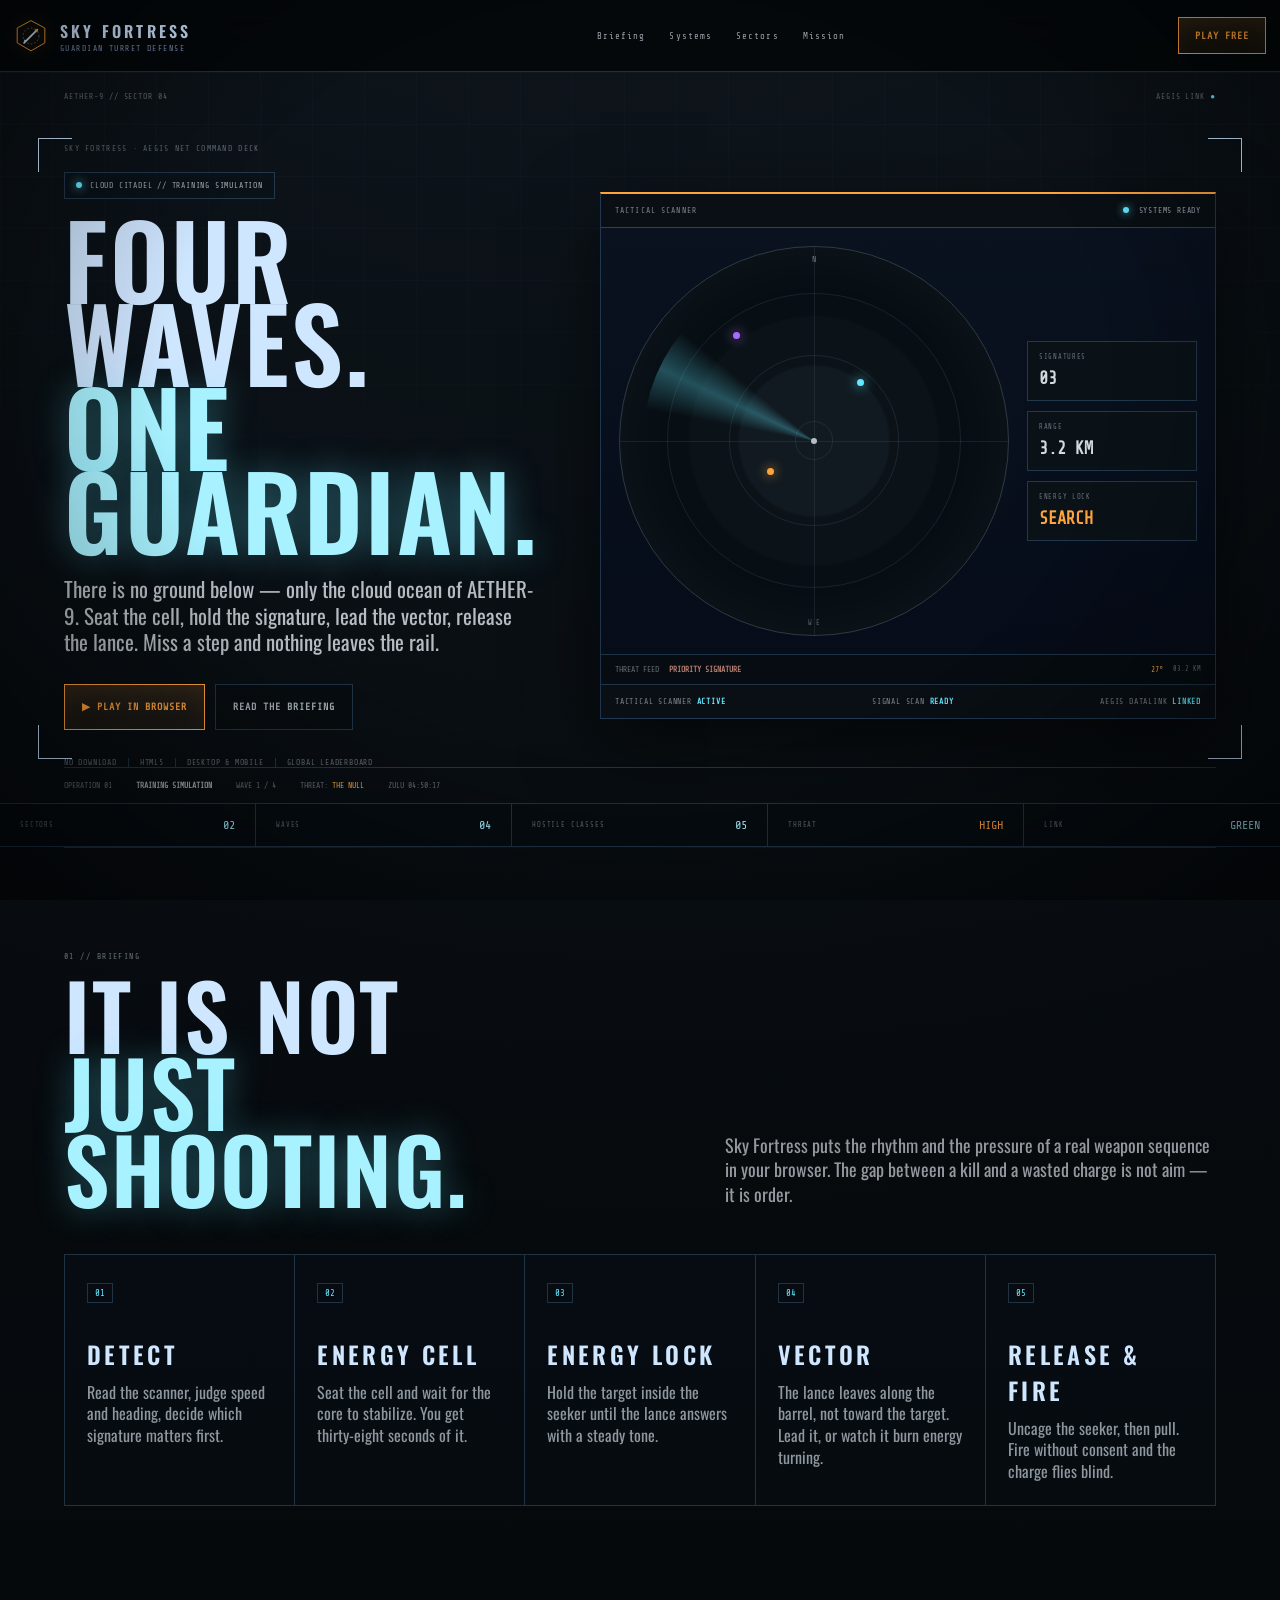
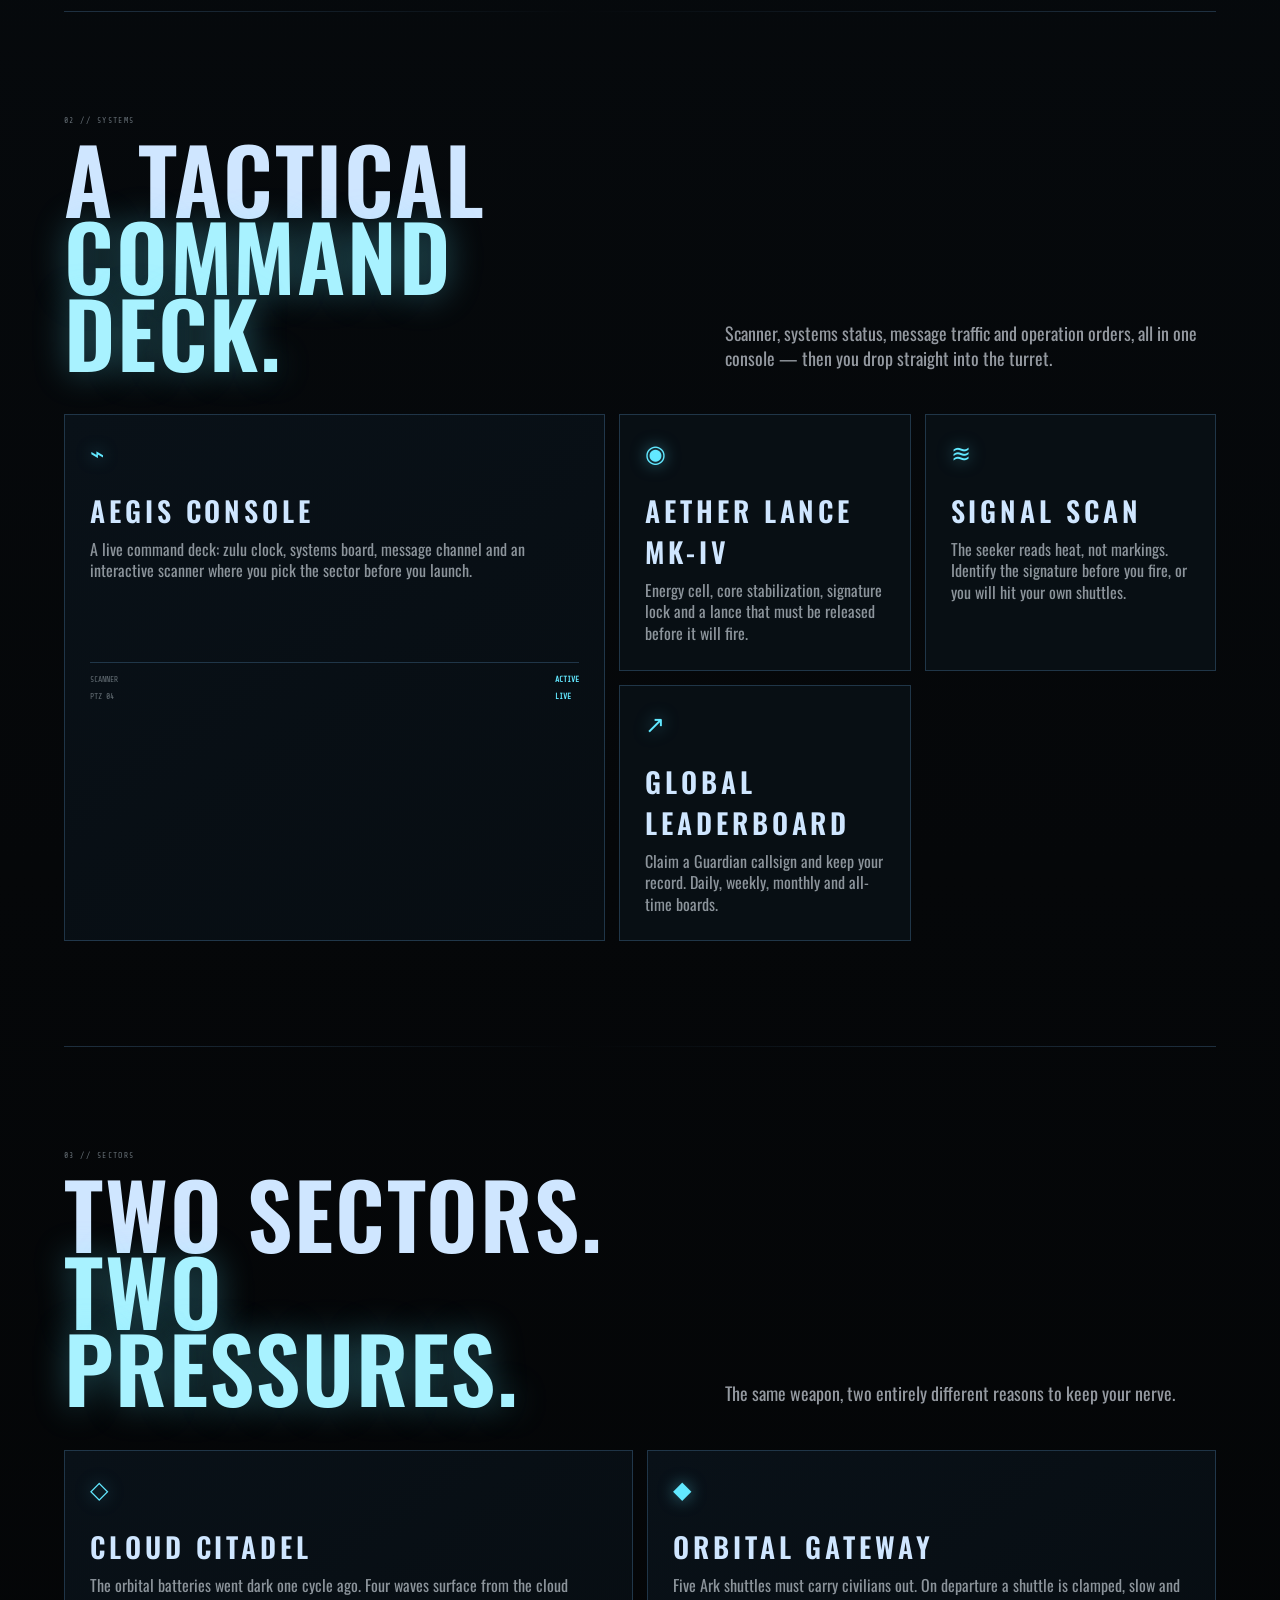
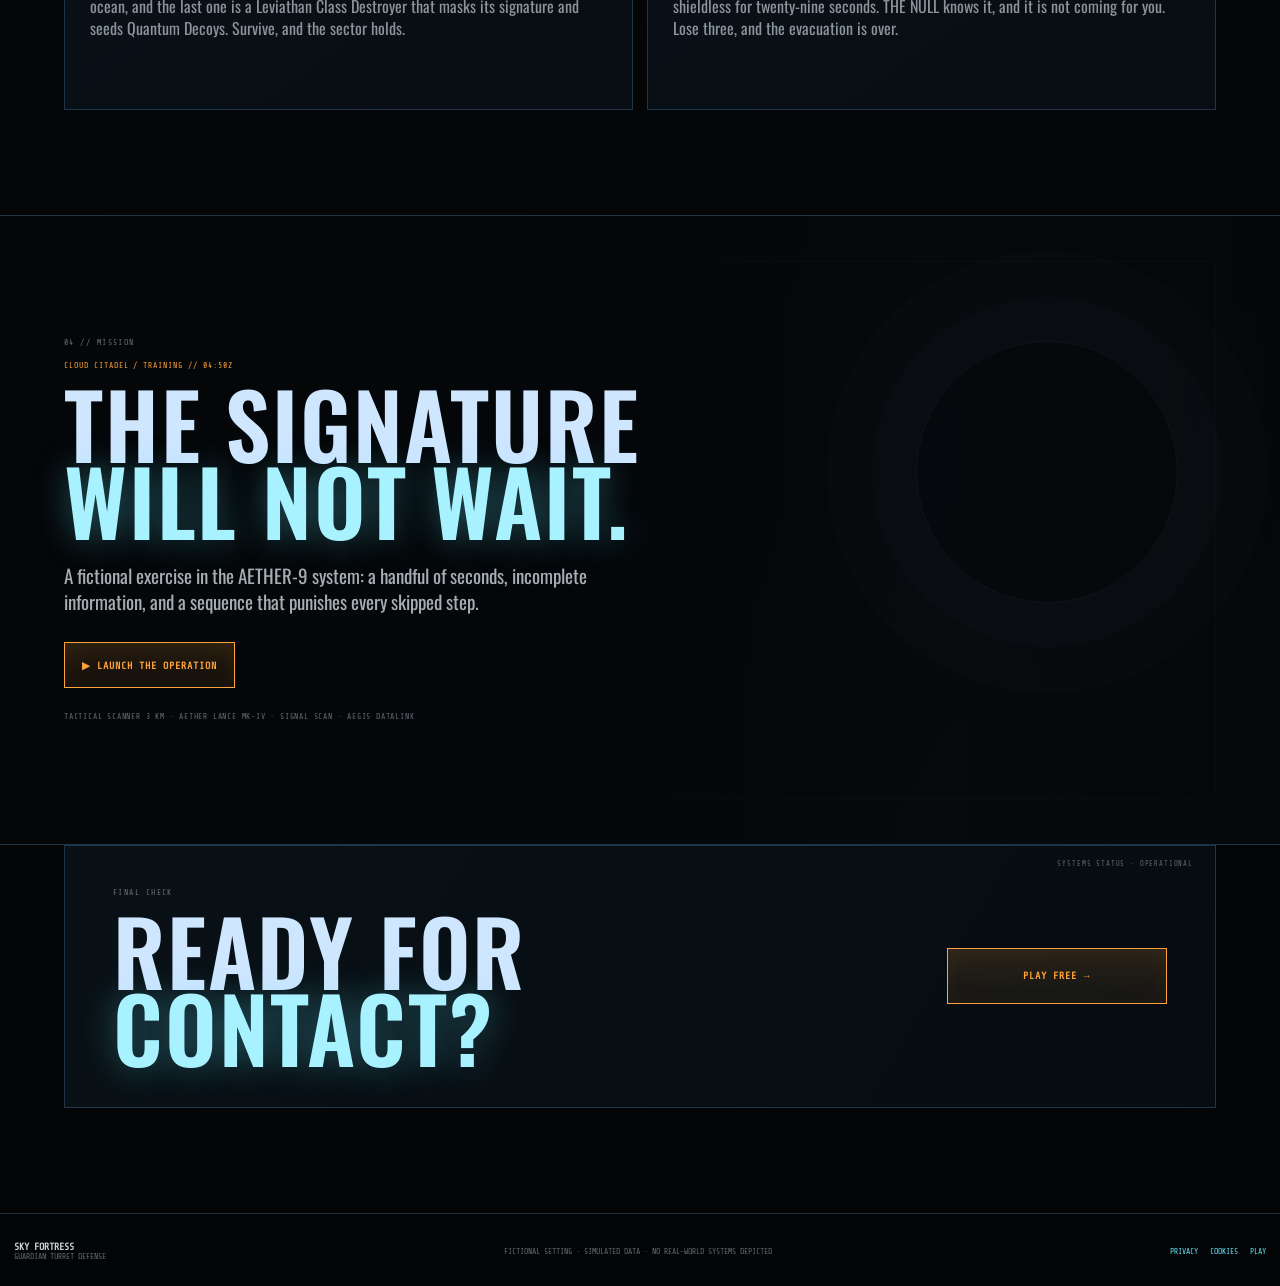
==== index.html @ 35d104c1 "Add files via upload" ====
<!DOCTYPE html>
<html lang="en">
<head>
  <meta charset="UTF-8">
  <meta name="viewport" content="width=device-width, initial-scale=1.0">
  <meta name="description" content="Sky Fortress — a browser air-defense game set in the AETHER-9 system. Detect, seat the cell, lock the signature, lead the vector, fire. Free, no download.">
  <meta name="theme-color" content="#070d1c">
  <link rel="canonical" href="https://angelorepository.github.io/operazionescudo/">
  <title>Sky Fortress — Guardian Turret Defense</title>

  <!-- Open Graph: senza questi il link condiviso su Discord, X o WhatsApp
       compare come testo nudo, e su un gioco è metà della battaglia. -->
  <meta property="og:type" content="website">
  <meta property="og:title" content="Sky Fortress — Guardian Turret Defense">
  <meta property="og:description" content="Four waves. One Guardian. Hold the cloud ocean of AETHER-9 against THE NULL. Free in your browser.">
  <meta property="og:url" content="https://angelorepository.github.io/operazionescudo/">
  <meta name="twitter:card" content="summary_large_image">

    <link rel="preconnect" href="https://fonts.googleapis.com">
  <link rel="preconnect" href="https://fonts.gstatic.com" crossorigin>
  <link href="https://fonts.googleapis.com/css2?family=Oswald:wght@400;600&family=Share+Tech+Mono&display=swap" rel="stylesheet">
  <link rel="icon" href="data:image/svg+xml,%3Csvg xmlns='http://www.w3.org/2000/svg' viewBox='0 0 64 64'%3E%3Crect width='64' height='64' fill='%23060b18'/%3E%3Cpolygon points='32,5 56,18 56,44 32,57 8,44 8,18' fill='none' stroke='%23ffa33c' stroke-width='3'/%3E%3Cpath d='M19 45 L44 20' stroke='%23cfe6ff' stroke-width='5' stroke-linecap='round'/%3E%3C/svg%3E">
  <link rel="stylesheet" href="styles.css">
</head>
<body>
  <div class="scanlines" aria-hidden="true"></div>

  <header class="topbar">
    <a class="brand" href="#top" aria-label="Sky Fortress home">
      <span class="brand-mark"><svg viewBox="0 0 64 64" aria-hidden="true"><polygon points="32,3 58,17 58,45 32,60 6,45 6,17" fill="none" stroke="#ffa33c" stroke-width="1.8"/><circle cx="32" cy="32" r="15" fill="none" stroke="#cfe6ff" stroke-width=".9" stroke-dasharray="3 4" opacity=".8"/><path d="M19 45 L44 20" stroke="#cfe6ff" stroke-width="3.2" stroke-linecap="round"/><path d="M45 19 l-7 1.4 5.6 5.6z" fill="#ffa33c"/><path d="M24 40 l-5.6 -1.4 1.4 5.6z" fill="#cfe6ff" opacity=".75"/></svg></span>
      <span>
        <strong>SKY FORTRESS</strong>
        <small>GUARDIAN TURRET DEFENSE</small>
      </span>
    </a>
    <nav aria-label="Main navigation">
      <a href="#briefing">Briefing</a>
      <a href="#systems">Systems</a>
      <a href="#sectors">Sectors</a>
      <a href="#mission">Mission</a>
    </nav>
    <a class="nav-cta" href="https://angelorepository.github.io/operazionescudo/game" target="_blank" rel="noopener">PLAY FREE</a>
  </header>

  <main id="top">
    <section class="hero">
      <div class="hero-hud hud-tl">AETHER-9 // SECTOR 04</div>
      <div class="hero-hud hud-tr">AEGIS LINK <b>●</b></div>
      <div class="hero-corner c-tl"></div><div class="hero-corner c-tr"></div><div class="hero-corner c-bl"></div><div class="hero-corner c-br"></div>

      <div class="hero-grid">
        <div class="hero-copy">
          <div class="eyebrow"><span class="pulse"></span> CLOUD CITADEL // TRAINING SIMULATION</div>
          <h1>FOUR WAVES.<br><span>ONE GUARDIAN.</span></h1>
          <p class="lead">There is no ground below — only the cloud ocean of AETHER-9. Seat the cell, hold the signature, lead the vector, release the lance. Miss a step and nothing leaves the rail.</p>
          <div class="hero-actions">
            <a class="btn btn-primary" href="https://angelorepository.github.io/operazionescudo/game" target="_blank" rel="noopener">▶ PLAY IN BROWSER</a>
            <a class="btn btn-ghost" href="#briefing">READ THE BRIEFING</a>
          </div>
          <div class="hero-meta">
            <span>NO DOWNLOAD</span>
            <span>HTML5</span>
            <span>DESKTOP &amp; MOBILE</span>
            <span>GLOBAL LEADERBOARD</span>
          </div>
        </div>

        <div class="tactical-panel" aria-label="Tactical scanner demo panel">
          <div class="panel-head">
            <span>TACTICAL SCANNER</span>
            <span class="status"><i></i> SYSTEMS READY</span>
          </div>
          <div class="radar-wrap">
            <div class="radar">
              <span class="ring r1"></span><span class="ring r2"></span><span class="ring r3"></span>
              <span class="cross x"></span><span class="cross y"></span>
              <span class="sweep"></span>
              <span class="blip b1"></span><span class="blip b2"></span><span class="blip b3"></span>
              <span class="center-dot"></span>
            </div>
            <div class="radar-readout">
              <div><small>SIGNATURES</small><strong>03</strong></div>
              <div><small>RANGE</small><strong>3.2 KM</strong></div>
              <div><small>ENERGY LOCK</small><strong class="amber">SEARCH</strong></div>
            </div>
          </div>
          <div class="command-strip"><span>THREAT FEED</span><b>PRIORITY SIGNATURE</b><i>27°</i><small>03.2 KM</small></div>
          <div class="panel-bottom">
            <span>TACTICAL SCANNER <b>ACTIVE</b></span>
            <span>SIGNAL SCAN <b>READY</b></span>
            <span>AEGIS DATALINK <b>LINKED</b></span>
          </div>
        </div>
      </div>

      <div class="ticker">
        <span>OPERATION 01</span><b>TRAINING SIMULATION</b><span>WAVE 1 / 4</span><span>THREAT: <em>THE NULL</em></span><span>ZULU 04:50:17</span>
      </div>
    </section>

    <section class="telemetry">
      <div><span>SECTORS</span><b>02</b></div>
      <div><span>WAVES</span><b>04</b></div>
      <div><span>HOSTILE CLASSES</span><b>05</b></div>
      <div><span>THREAT</span><b class="amber-text">HIGH</b></div>
      <div><span>LINK</span><b>GREEN</b></div>
    </section>

    <section id="briefing" class="section briefing">
      <div class="section-label">01 // BRIEFING</div>
      <div class="section-head">
        <div>
          <h2>IT IS NOT<br><span>JUST SHOOTING.</span></h2>
        </div>
        <p>Sky Fortress puts the rhythm and the pressure of a real weapon sequence in your browser. The gap between a kill and a wasted charge is not aim — it is order.</p>
      </div>
      <div class="steps">
        <article><span>01</span><h3>DETECT</h3><p>Read the scanner, judge speed and heading, decide which signature matters first.</p></article>
        <article><span>02</span><h3>ENERGY CELL</h3><p>Seat the cell and wait for the core to stabilize. You get thirty-eight seconds of it.</p></article>
        <article><span>03</span><h3>ENERGY LOCK</h3><p>Hold the target inside the seeker until the lance answers with a steady tone.</p></article>
        <article><span>04</span><h3>VECTOR</h3><p>The lance leaves along the barrel, not toward the target. Lead it, or watch it burn energy turning.</p></article>
        <article><span>05</span><h3>RELEASE &amp; FIRE</h3><p>Uncage the seeker, then pull. Fire without consent and the charge flies blind.</p></article>
      </div>
    </section>

    <section id="systems" class="section systems">
      <div class="section-label">02 // SYSTEMS</div>
      <div class="section-head compact">
        <h2>A TACTICAL<br><span>COMMAND DECK.</span></h2>
        <p>Scanner, systems status, message traffic and operation orders, all in one console — then you drop straight into the turret.</p>
      </div>
      <div class="systems-grid">
        <div class="system-card large">
          <div class="card-icon">⌁</div>
          <h3>AEGIS CONSOLE</h3>
          <p>A live command deck: zulu clock, systems board, message channel and an interactive scanner where you pick the sector before you launch.</p>
          <div class="mini-console"><span>SCANNER</span><b>ACTIVE</b><span>PTZ 04</span><b>LIVE</b></div>
        </div>
        <div class="system-card">
          <div class="card-icon">◉</div>
          <h3>AETHER LANCE MK-IV</h3>
          <p>Energy cell, core stabilization, signature lock and a lance that must be released before it will fire.</p>
        </div>
        <div class="system-card">
          <div class="card-icon">≋</div>
          <h3>SIGNAL SCAN</h3>
          <p>The seeker reads heat, not markings. Identify the signature before you fire, or you will hit your own shuttles.</p>
        </div>
        <div class="system-card">
          <div class="card-icon">↗</div>
          <h3>GLOBAL LEADERBOARD</h3>
          <p>Claim a Guardian callsign and keep your record. Daily, weekly, monthly and all-time boards.</p>
        </div>
      </div>
    </section>

    <section id="sectors" class="section briefing">
      <div class="section-label">03 // SECTORS</div>
      <div class="section-head">
        <div>
          <h2>TWO SECTORS.<br><span>TWO PRESSURES.</span></h2>
        </div>
        <p>The same weapon, two entirely different reasons to keep your nerve.</p>
      </div>
      <div class="systems-grid" style="grid-template-columns:1fr 1fr">
        <div class="system-card large" style="grid-row:auto;min-height:260px">
          <div class="card-icon">◇</div>
          <h3>CLOUD CITADEL</h3>
          <p>The orbital batteries went dark one cycle ago. Four waves surface from the cloud ocean, and the last one is a Leviathan Class Destroyer that masks its signature and seeds Quantum Decoys. Survive, and the sector holds.</p>
        </div>
        <div class="system-card large" style="grid-row:auto;min-height:260px">
          <div class="card-icon">◆</div>
          <h3>ORBITAL GATEWAY</h3>
          <p>Five Ark shuttles must carry civilians out. On departure a shuttle is clamped, slow and shieldless for twenty-nine seconds. THE NULL knows it, and it is not coming for you. Lose three, and the evacuation is over.</p>
        </div>
      </div>
    </section>

    <section id="mission" class="mission">
      <div class="mission-overlay"></div>
      <div class="mission-content">
        <div class="section-label">04 // MISSION</div>
        <div class="mission-code">CLOUD CITADEL / TRAINING // 04:50Z</div>
        <h2>THE SIGNATURE<br><span>WILL NOT WAIT.</span></h2>
        <p>A fictional exercise in the AETHER-9 system: a handful of seconds, incomplete information, and a sequence that punishes every skipped step.</p>
        <a class="btn btn-primary" href="https://angelorepository.github.io/operazionescudo/game" target="_blank" rel="noopener">▶ LAUNCH THE OPERATION</a>
      </div>
    </section>

    <section class="cta-section">
      <div class="cta-box">
        <div>
          <div class="section-label">FINAL CHECK</div>
          <h2>READY FOR<br><span>CONTACT?</span></h2>
        </div>
        <a class="btn btn-primary btn-big" href="https://angelorepository.github.io/operazionescudo/game" target="_blank" rel="noopener">PLAY FREE →</a>
      </div>
    </section>
  </main>

  <footer>
    <div><strong>SKY FORTRESS</strong><span>GUARDIAN TURRET DEFENSE</span></div>
    <p>FICTIONAL SETTING · SIMULATED DATA · NO REAL-WORLD SYSTEMS DEPICTED</p>
    <div class="footer-links" aria-label="Legal information">
      <a href="privacy.html">PRIVACY</a>
      <a href="cookie.html">COOKIES</a>
      <a href="https://angelorepository.github.io/operazionescudo/game" target="_blank" rel="noopener">PLAY</a>
    </div>
  </footer>

  <script>
    document.querySelectorAll('a[href^="#"]').forEach(link => {
      link.addEventListener('click', event => {
        const target = document.querySelector(link.getAttribute('href'));
        if (target) {
          event.preventDefault();
          target.scrollIntoView({ behavior: 'smooth', block: 'start' });
        }
      });
    });
  </script>
</body>
</html>
---- styles.css ----
:root{
  /* SKY FORTRESS — palette allineata al gioco.
     Questi valori sono gli stessi dichiarati in sky_fortress.html: cambiare
     qui e là in modo indipendente è il modo più rapido per far divergere
     landing e gioco, quindi restano volutamente identici. */
  --ink:#060b18;
  --bg:#060b18;
  --bg-deep:#03060f;
  --panel:#0a1224;
  --panel-2:#0d1830;
  --panel-3:#101d3a;
  --text:#cfe6ff;
  --data:#cfe6ff;
  --muted:#7f93b8;
  --dim:rgba(186,220,255,.55);
  --line:rgba(120,190,255,.22);
  --line-glow:rgba(120,190,255,.30);
  --line-soft:rgba(120,160,220,.18);
  --green:#62e8ff;          /* accento primario: ciano energia */
  --green-strong:#a8f2ff;
  --green-dim:#3f6f92;
  --cyan:#62e8ff;
  --amber:#ffa33c;
  --red:#ff4d6d;
  --violet:#a96bff;
  --font:'Oswald','Arial Narrow',Trebuchet MS,Arial,sans-serif;
  --mono:'Share Tech Mono','Courier New',Consolas,monospace;
}

*{box-sizing:border-box}
html{scroll-behavior:smooth}
body{
  margin:0;
  color:var(--text);
  background:
    radial-gradient(circle at 50% -10%,rgba(104,125,146,.09),transparent 34%),
    linear-gradient(180deg,#070d12 0%,#050709 55%,#030405 100%);
  font-family:var(--font);
  overflow-x:hidden;
}
body:before{
  content:"";position:fixed;inset:0;pointer-events:none;z-index:50;opacity:.22;
  background:repeating-linear-gradient(180deg,rgba(255,255,255,.018) 0,rgba(255,255,255,.018) 1px,transparent 1px,transparent 4px)
}
a{color:inherit;text-decoration:none}

.topbar{
  position:sticky;top:0;z-index:40;height:72px;padding:0 5vw;
  display:flex;align-items:center;justify-content:space-between;gap:24px;
  background:rgba(5,8,10,.92);backdrop-filter:blur(14px);
  border-bottom:1px solid var(--line);
}
.brand{display:flex;align-items:center;gap:12px;min-width:250px}.brand-mark{width:28px;height:28px;border:1px solid var(--green);position:relative}.brand-mark:before,.brand-mark:after{content:"";position:absolute;inset:5px;border:1px solid var(--green-dim)}.brand-mark span{position:absolute;left:50%;top:50%;width:4px;height:4px;background:var(--green);transform:translate(-50%,-50%);box-shadow:0 0 14px rgba(98,232,255,.7)}
.brand strong,.brand small{display:block}.brand strong{font:700 17px var(--font);letter-spacing:.04em}.brand small{font:8px var(--mono);color:var(--muted);letter-spacing:.16em;margin-top:1px}
nav{display:flex;gap:24px;font:9px var(--mono);color:#99a1a9;letter-spacing:.12em}nav a:hover{color:var(--green-strong)}
.nav-cta,.btn-primary{border:1px solid var(--green);background:linear-gradient(180deg,#141b23,#0c1218);color:var(--green-strong);font:700 10px var(--mono);letter-spacing:.1em;padding:12px 16px;box-shadow:inset 0 0 24px rgba(89,109,165,.05)}
.nav-cta:hover,.btn-primary:hover{background:#161d26;color:#dee4f2}

.hero{position:relative;padding:72px 5vw 0;overflow:hidden}
.hero:before{content:"";position:absolute;inset:0;background:linear-gradient(rgba(113,134,153,.04) 1px,transparent 1px),linear-gradient(90deg,rgba(113,134,153,.04) 1px,transparent 1px);background-size:52px 52px;mask-image:linear-gradient(to bottom,#000000,transparent 92%);pointer-events:none}
.hero-hud{position:absolute;top:20px;font:8px var(--mono);letter-spacing:.12em;color:#646d74}.hud-tl{left:5vw}.hud-tr{right:5vw}.hud-tr b{color:var(--green)}
.hero-corner{position:absolute;width:34px;height:34px;border-color:rgba(108,135,209,.35)}.c-tl{left:3%;top:9%;border-left:1px solid;border-top:1px solid}.c-tr{right:3%;top:9%;border-right:1px solid;border-top:1px solid}.c-bl{left:3%;bottom:6%;border-left:1px solid;border-bottom:1px solid}.c-br{right:3%;bottom:6%;border-right:1px solid;border-bottom:1px solid}
.hero-grid{position:relative;z-index:2;display:grid;grid-template-columns:1.05fr .95fr;gap:60px;align-items:center;min-height:610px;max-width:1400px;margin:auto}
.hero-copy:before{content:"SKY FORTRESS · AEGIS NET COMMAND DECK";display:block;color:#5f6a72;font:8px var(--mono);letter-spacing:.16em;margin-bottom:16px}
.eyebrow{display:inline-flex;gap:8px;align-items:center;padding:8px 11px;border:1px solid var(--line);background:rgba(11,19,25,.72);color:#a5acb2;font:8px var(--mono);letter-spacing:.1em}.pulse{width:6px;height:6px;border-radius:50%;background:var(--green);box-shadow:0 0 10px rgba(108,135,209,.7)}
h1{font-size:clamp(64px,8vw,118px);line-height:.82;margin:18px 0 24px;letter-spacing:-.02em}h1 span,h2 span{color:var(--green-strong)}.lead{max-width:650px;font-size:21px;line-height:1.26;color:#b6bcc2;margin:0 0 28px}.hero-actions{display:flex;gap:10px;flex-wrap:wrap}.btn{display:inline-flex;align-items:center;justify-content:center;min-height:46px;padding:0 17px;font:700 10px var(--mono);letter-spacing:.1em}.btn-ghost{border:1px solid var(--line);color:#a4abb1;background:rgba(6,11,15,.56)}.btn-ghost:hover{border-color:#465362;color:var(--text)}
.hero-meta{display:flex;flex-wrap:wrap;gap:11px;margin-top:28px}.hero-meta span{font:8px var(--mono);letter-spacing:.1em;color:#636c73;padding-right:11px;border-right:1px solid var(--line)}.hero-meta span:last-child{border-right:0}

.tactical-panel{border:1px solid var(--line);background:linear-gradient(180deg,#091117,#070e13);box-shadow:0 24px 70px rgba(0,0,0,.35)}
.panel-head,.panel-bottom{display:flex;justify-content:space-between;gap:16px;padding:12px 14px;background:#090f14;border-bottom:1px solid var(--line);font:8px var(--mono);letter-spacing:.1em;color:#7f848c}.status i{display:inline-block;width:6px;height:6px;border-radius:50%;background:var(--green);margin-right:5px}.status{color:#9da5b0}
.radar-wrap{display:grid;grid-template-columns:1fr 170px;gap:18px;padding:18px;background:radial-gradient(circle at 42% 48%,rgba(104,124,154,.08),transparent 42%)}
.radar{position:relative;width:min(34vw,390px);aspect-ratio:1;margin:auto;border-radius:50%;background:radial-gradient(circle,#111a21 0 27%,#0b1318 28% 45%,#080f14 46%);border:1px solid #2f3a43;box-shadow:inset 0 0 60px rgba(95,117,142,.07)}
.radar:before{content:"N";position:absolute;top:8px;left:50%;transform:translateX(-50%);font:8px var(--mono);color:#6f7981}.radar:after{content:"W                         E";position:absolute;left:14%;right:14%;bottom:8px;text-align:center;font:7px var(--mono);color:#5b656d}
.ring{position:absolute;inset:12%;border:1px solid rgba(98,116,134,.2);border-radius:50%}.r2{inset:28%}.r3{inset:45%}.cross{position:absolute;background:rgba(106,123,143,.16)}.cross.x{left:0;right:0;top:50%;height:1px}.cross.y{top:0;bottom:0;left:50%;width:1px}.sweep{position:absolute;inset:6%;border-radius:50%;background:conic-gradient(from 0deg,transparent 0 78%,rgba(108,135,209,.28) 82%,transparent 86%);animation:sweep 4.5s linear infinite}@keyframes sweep{to{transform:rotate(360deg)}}
.blip{position:absolute;width:7px;height:7px;border-radius:50%;background:var(--green);box-shadow:0 0 10px rgba(108,135,209,.55)}.b1{top:34%;left:61%}.b2{top:57%;left:38%;background:var(--amber)}.b3{top:22%;left:29%;background:#808d9c}.center-dot{position:absolute;width:6px;height:6px;border-radius:50%;background:#b5bdc5;left:50%;top:50%;transform:translate(-50%,-50%)}
.radar-readout{display:grid;align-content:center;gap:10px}.radar-readout div{border:1px solid var(--line);background:#0a1218;padding:11px}.radar-readout small{display:block;font:7px var(--mono);color:#677078;letter-spacing:.1em;margin-bottom:4px}.radar-readout strong{font:700 17px var(--mono);color:#d2d9df}.radar-readout .amber{color:var(--amber)}
.command-strip{display:grid;grid-template-columns:auto 1fr auto auto;gap:10px;padding:10px 14px;border-top:1px solid var(--line);border-bottom:1px solid var(--line);background:#060c11;font:8px var(--mono);color:#646d74}.command-strip b{color:#b77e70}.command-strip i{color:var(--amber);font-style:normal}.panel-bottom{border:0}.panel-bottom b{color:var(--green)}
.ticker{position:relative;z-index:2;display:flex;gap:24px;align-items:center;max-width:1400px;margin:0 auto;border-top:1px solid var(--line);padding:13px 0;font:8px var(--mono);color:#656a71}.ticker b{color:#a8afb5}.ticker em{color:var(--amber);font-style:normal}

.telemetry{max-width:1400px;margin:0 auto;border-top:1px solid var(--line);border-bottom:1px solid var(--line);display:grid;grid-template-columns:repeat(5,1fr);background:#060c11}.telemetry>div{padding:14px 20px;border-right:1px solid var(--line);display:flex;justify-content:space-between;align-items:center}.telemetry>div:last-child{border-right:0}.telemetry span{font:7px var(--mono);color:#5f6971;letter-spacing:.12em}.telemetry b{font:12px var(--mono);color:var(--green-strong)}.amber-text{color:var(--amber)!important}

.section{position:relative;max-width:1400px;margin:auto;padding:105px 5vw}.section:before{content:"";position:absolute;left:5vw;right:5vw;top:0;height:1px;background:linear-gradient(90deg,var(--line),transparent 45%,var(--line))}.section-label{font:8px var(--mono);color:#677077;letter-spacing:.18em;margin-bottom:14px}.section-head{display:grid;grid-template-columns:1.1fr .9fr;gap:60px;align-items:end}.section-head.compact{align-items:end}.section-head p{margin:0;color:#9499a0;font-size:18px;line-height:1.35}.section h2,.mission h2,.cta-box h2{font-size:clamp(54px,7vw,92px);line-height:.86;margin:0}.steps{display:grid;grid-template-columns:repeat(5,1fr);border-top:1px solid var(--line);border-left:1px solid var(--line);margin-top:48px}.steps article{min-height:240px;padding:22px;border-right:1px solid var(--line);border-bottom:1px solid var(--line);background:rgba(7,13,19,.64)}.steps article>span{font:9px var(--mono);color:var(--green);border:1px solid var(--line);padding:4px 7px}.steps h3{font-size:24px;margin:35px 0 10px}.steps p{color:#8e979e;line-height:1.35;margin:0}

.systems-grid{display:grid;grid-template-columns:1.3fr .7fr .7fr;gap:14px;margin-top:44px}.system-card{min-height:220px;padding:25px;border:1px solid var(--line);background:#080f14}.system-card.large{grid-row:span 2;min-height:454px;background:linear-gradient(145deg,#091118,#070d12)}.card-icon{font:24px var(--mono);color:var(--green);margin-bottom:22px}.system-card h3{font-size:28px;margin:0 0 8px}.system-card p{color:#8c949b;line-height:1.35;margin:0}.mini-console{margin-top:80px;border-top:1px solid var(--line);padding-top:12px;display:grid;grid-template-columns:1fr auto;gap:8px;font:8px var(--mono);color:#667077}.mini-console b{color:var(--green)}

.mission{position:relative;min-height:630px;display:flex;align-items:center;overflow:hidden;border-top:1px solid var(--line);border-bottom:1px solid var(--line);background:linear-gradient(120deg,#070d12,#060c11 50%,#091116)}.mission:before{content:"";position:absolute;inset:45px 5vw;border:1px solid rgba(106,123,139,.13);pointer-events:none}.mission:after{content:"";position:absolute;right:8%;top:20%;width:260px;height:260px;border:1px solid rgba(107,126,148,.10);border-radius:50%;box-shadow:0 0 0 44px rgba(107,126,148,.02),0 0 0 90px rgba(107,126,148,.015);pointer-events:none}.mission-overlay{position:absolute;inset:0;background:linear-gradient(90deg,rgba(4,6,8,.98) 0%,rgba(4,6,8,.86) 47%,rgba(4,6,8,.58) 72%,rgba(4,6,8,.8) 100%)}.mission-content{position:relative;z-index:2;width:min(1400px,90vw);margin:auto}.mission-code{font:8px var(--mono);color:var(--amber);letter-spacing:.12em;margin-bottom:14px}.mission p{max-width:600px;color:#a6adb3;font-size:19px;line-height:1.35;margin:25px 0 28px}.mission-content:after{content:"TACTICAL SCANNER 3 KM · AETHER LANCE MK-IV · SIGNAL SCAN · AEGIS DATALINK";display:block;margin-top:24px;font:8px var(--mono);letter-spacing:.1em;color:#636c74}



.cta-section{max-width:1400px;margin:auto;padding:0 5vw 105px}.cta-box{position:relative;overflow:hidden;border:1px solid var(--line);background:linear-gradient(120deg,#091116,#060c11);padding:42px 48px;display:flex;align-items:center;justify-content:space-between;gap:20px}.cta-box:before{content:"SYSTEMS STATUS · OPERATIONAL";position:absolute;right:22px;top:14px;font:7px var(--mono);color:#616971;letter-spacing:.12em}.btn-big{min-width:220px;height:56px}
footer{border-top:1px solid var(--line);display:flex;align-items:center;justify-content:space-between;gap:20px;padding:25px 5vw;color:#636c73;font:8px var(--mono)}footer strong,footer span{display:block}footer strong{color:#ccd2d8;font-size:10px}footer a{color:var(--green)}

@media(max-width:1000px){nav{display:none}.hero-grid,.section-head,.tactical-panel{margin-top:20px}.steps{grid-template-columns:1fr 1fr}.steps article:nth-child(2){border-right:0}.steps article:nth-child(-n+3){border-bottom:1px solid var(--line)}.systems-grid{grid-template-columns:1fr 1fr}.system-card.large{grid-column:1/-1;grid-row:auto;min-height:320px}.telemetry{grid-template-columns:repeat(3,1fr)}.telemetry>div:nth-child(3){border-right:0}.telemetry>div:nth-child(-n+3){border-bottom:1px solid var(--line)}.ticker{overflow:auto;white-space:nowrap}.cta-box{flex-direction:column;align-items:flex-start}}
@media(max-width:650px){.topbar{padding:0 18px}.brand{min-width:0}.brand small{display:none}.nav-cta{display:none}.hero,.section{padding-left:18px;padding-right:18px}.hero{padding-top:48px}.hero-hud,.hero-corner{display:none}.hero-grid{min-height:auto}.hero-actions{flex-direction:column}.btn{width:100%}.hero-meta{gap:9px}.hero-meta span{border-right:0;padding-right:0}.radar-wrap{grid-template-columns:1fr}.radar{width:min(78vw,340px)}.command-strip{grid-template-columns:1fr 1fr}.panel-bottom{display:grid;grid-template-columns:1fr}.steps,.systems-grid{grid-template-columns:1fr}.steps article{border-right:0!important;border-bottom:1px solid var(--line)!important}.steps article:last-child{border-bottom:0!important}.system-card.large{grid-column:auto;min-height:280px}.telemetry{grid-template-columns:1fr 1fr}.telemetry>div{border-right:0!important;border-bottom:1px solid var(--line)!important}.telemetry>div:last-child{grid-column:1/-1}.cta-section{padding-left:18px;padding-right:18px}.cta-box{padding:30px}.btn-big{width:100%}footer{padding:24px 18px;flex-wrap:wrap}}

.footer-links{display:flex;gap:12px;align-items:center;flex-wrap:wrap}.footer-links a{margin-left:0}
@media (max-width:700px){footer{align-items:flex-start;flex-direction:column}.footer-links{gap:16px}}

/* ===== MOBILE / TOUCH OPTIMIZATION ===== */
@media (max-width: 650px){
  html{font-size:16px;scroll-padding-top:72px}
  body{-webkit-text-size-adjust:100%;text-rendering:optimizeLegibility}
  .topbar{
    height:auto;min-height:64px;padding:10px 14px;
    gap:10px;position:sticky;
  }
  .brand{gap:9px}
  .brand-mark{width:24px;height:24px;flex:0 0 24px}
  .brand strong{font-size:10px;letter-spacing:.04em;white-space:nowrap}
  .nav-cta{display:inline-flex;min-height:40px;padding:0 11px;font-size:8px;white-space:nowrap}

  main{overflow:hidden}
  .hero{padding:38px 14px 0}
  .hero-grid{display:flex;flex-direction:column;gap:26px}
  .hero-copy{width:100%}
  .eyebrow{font-size:7px;line-height:1.5;letter-spacing:.08em}
  h1{font-size:clamp(46px,14vw,70px);line-height:.86;letter-spacing:-.03em;margin:15px 0 20px}
  .lead{font-size:18px;line-height:1.4;margin-bottom:22px}
  .hero-actions{gap:9px}
  .btn{min-height:50px;font-size:10px;padding:0 15px}
  .hero-meta{margin-top:20px;display:grid;grid-template-columns:1fr 1fr;gap:8px}
  .hero-meta span{font-size:7px;padding:7px 8px;border:1px solid var(--line);background:rgba(8,14,19,.5)}

  .tactical-panel{margin:0!important;border-radius:0}
  .panel-head{font-size:7px;padding:11px}
  .radar-wrap{padding:14px;gap:14px}
  .radar{width:min(76vw,300px);max-width:300px}
  .radar-readout{grid-template-columns:repeat(3,1fr);gap:7px}
  .radar-readout div{padding:9px 7px;min-width:0}
  .radar-readout small{font-size:6px;white-space:nowrap;overflow:hidden;text-overflow:ellipsis}
  .radar-readout strong{font-size:12px}
  .command-strip{grid-template-columns:1fr 1fr;gap:7px;padding:9px 11px;font-size:7px}
  .command-strip b{grid-column:1/-1;order:-1}
  .panel-bottom{gap:8px;padding:10px 11px;font-size:7px}
  .ticker{margin:0 -14px;padding:11px 14px;gap:16px;font-size:7px;overflow-x:auto;-webkit-overflow-scrolling:touch;scrollbar-width:none}
  .ticker::-webkit-scrollbar{display:none}

  .telemetry{margin-top:0;grid-template-columns:repeat(2,1fr)}
  .telemetry>div{padding:11px 14px;min-height:48px}
  .telemetry span{font-size:6px}
  .telemetry b{font-size:11px}

  .section{padding:72px 14px}
  .section:before{left:14px;right:14px}
  .section-head{display:block}
  .section-head p{font-size:16px;line-height:1.45;margin-top:22px}
  .section h2,.mission h2,.cta-box h2{font-size:clamp(42px,12vw,62px);line-height:.9}
  .steps{margin-top:28px}
  .steps article{min-height:auto;padding:20px}
  .steps h3{font-size:21px;margin:24px 0 8px}
  .steps p{font-size:14px;line-height:1.45}

  .systems-grid{gap:10px;margin-top:28px}
  .system-card,.system-card.large{min-height:auto!important;padding:20px}
  .system-card.large{min-height:260px!important}
  .system-card h3{font-size:22px}
  .system-card p{font-size:14px;line-height:1.45}
  .mini-console{margin-top:55px}

  .mission{min-height:560px}
  .mission:before{inset:24px 14px}
  .mission:after{width:180px;height:180px;right:-30px;top:18%}
  .mission-content{width:auto;margin:0;padding:0 14px}
  .mission p{font-size:17px;line-height:1.45;margin:20px 0 24px}
  .mission-content:after{font-size:7px;line-height:1.6;max-width:290px}

  .cta-section{padding:0 14px 72px}
  .cta-box{padding:28px 20px;gap:24px}
  .cta-box:before{display:none}
  .btn-big{min-width:0;width:100%;min-height:54px}

  footer{padding:22px 14px;gap:14px;font-size:7px}
  footer strong{font-size:9px}
  .footer-links{width:100%;justify-content:flex-start;gap:18px}
  .footer-links a{font-size:8px;padding:6px 0}
}

@media (max-width:390px){
  .brand-mark{display:none}
  .brand strong{font-size:9px}
  .nav-cta{padding:0 9px;font-size:7px}
  h1{font-size:43px}
  .lead{font-size:17px}
  .hero-meta{grid-template-columns:1fr}
  .radar-readout{grid-template-columns:1fr}
  .radar-readout div{display:flex;justify-content:space-between;align-items:center;gap:10px}
  .radar-readout small{margin:0}
  .radar-readout strong{font-size:11px}
  .telemetry{grid-template-columns:1fr 1fr}
  .section{padding-top:64px;padding-bottom:64px}
}

@supports (padding: max(0px)){
  .topbar{padding-left:max(14px, env(safe-area-inset-left));padding-right:max(14px, env(safe-area-inset-right))}
  footer{padding-left:max(14px, env(safe-area-inset-left));padding-right:max(14px, env(safe-area-inset-right));padding-bottom:max(22px, env(safe-area-inset-bottom))}
}


/* Elemento presente nel markup ma privo di regole: gli assegno la
   vignettatura del monitor, coerente con le scanline di body:before. */
.scanlines{
  position:fixed;inset:0;z-index:49;pointer-events:none;
  background:radial-gradient(ellipse at 50% 42%,rgba(0,0,0,0) 52%,rgba(0,0,0,.55) 100%);
}
/* Riduzione del movimento: rispetta chi lo ha chiesto a livello di sistema. */
@media (prefers-reduced-motion: reduce){
  html{scroll-behavior:auto}
  .sweep{animation:none}
  .pulse,.status i{animation:none}
}


/* ═══════════ ALLINEAMENTO AL GIOCO ═══════════
   Il gioco usa Oswald 600 con crenatura larga per i titoli e Share Tech Mono
   per i dati. La landing adotta le stesse regole tipografiche, così passare
   dal sito al gioco non sembra un cambio di prodotto. */
h1,h2,h3,.brand strong{font-family:var(--font);font-weight:600;letter-spacing:.06em}
h1,h2{letter-spacing:.02em}
.section-label,.eyebrow,.hero-hud,.ticker,.telemetry span,.mission-code{font-family:var(--mono)}

/* Stemma: lo stesso esagono vettoriale del ponte di comando */
.brand-mark{width:34px;height:34px;border:0;display:block}
.brand-mark:before,.brand-mark:after{display:none}
.brand-mark svg{width:100%;height:100%;display:block;
  filter:drop-shadow(0 0 9px rgba(255,163,60,.45))}
.brand strong{font-size:16px;letter-spacing:.20em}
.brand small{letter-spacing:.18em}

/* Pannelli con il filo ambra in testa, come i riquadri dell'HUD */
.tactical-panel{border-top:2px solid var(--amber);
  background:linear-gradient(180deg,rgba(10,18,32,.96),rgba(6,11,24,.96));
  box-shadow:0 24px 70px rgba(0,0,0,.55)}
.panel-head span:first-child,.system-card h3,.steps h3{letter-spacing:.14em}
.panel-head{border-bottom:1px solid var(--line-glow)}
.status i{box-shadow:0 0 8px var(--green)}

/* Le pastiglie di stato riprendono i LED della console */
.pulse{box-shadow:0 0 10px var(--green);animation:led 2.4s infinite}
@keyframes led{0%,100%{opacity:1}50%{opacity:.4}}

/* Blip del radar: ostile ambra, alleato ciano, come nel gioco */
.blip{box-shadow:0 0 12px currentColor}
.b1{background:var(--green);color:var(--green)}
.b2{background:var(--amber);color:var(--amber)}
.b3{background:var(--violet);color:var(--violet)}
.sweep{background:conic-gradient(from 0deg,transparent 0 78%,rgba(98,232,255,.30) 82%,transparent 86%)}

/* Pulsanti: stessa lingua visiva dei comandi di lancio */
.nav-cta,.btn-primary{border-color:var(--amber);color:var(--amber);
  background:linear-gradient(180deg,rgba(255,163,60,.14),rgba(255,163,60,.05));
  box-shadow:inset 0 0 22px rgba(255,163,60,.06)}
.nav-cta:hover,.btn-primary:hover{background:var(--amber);color:#060b18}
.btn-ghost:hover{border-color:var(--green);color:var(--green)}
.card-icon{color:var(--green);text-shadow:0 0 16px rgba(98,232,255,.5)}
h1 span,h2 span{text-shadow:0 0 34px rgba(98,232,255,.35)}
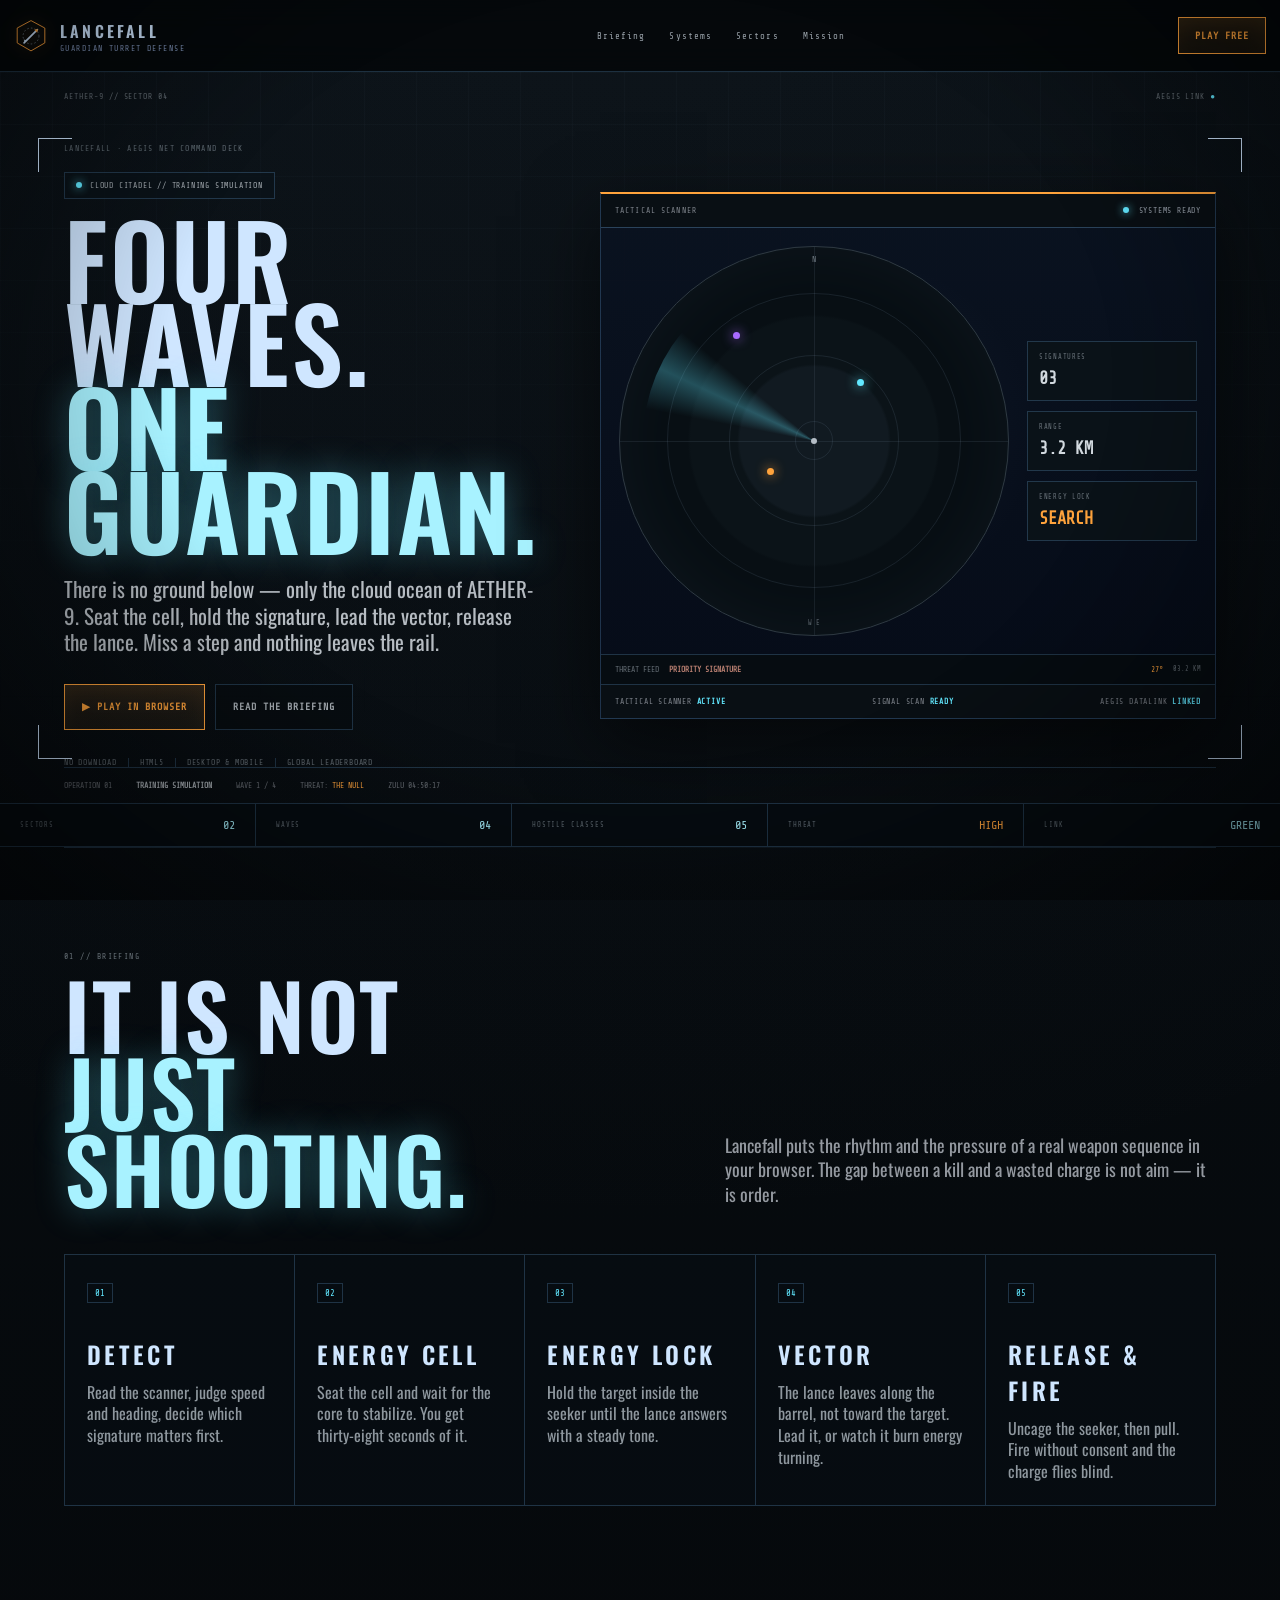
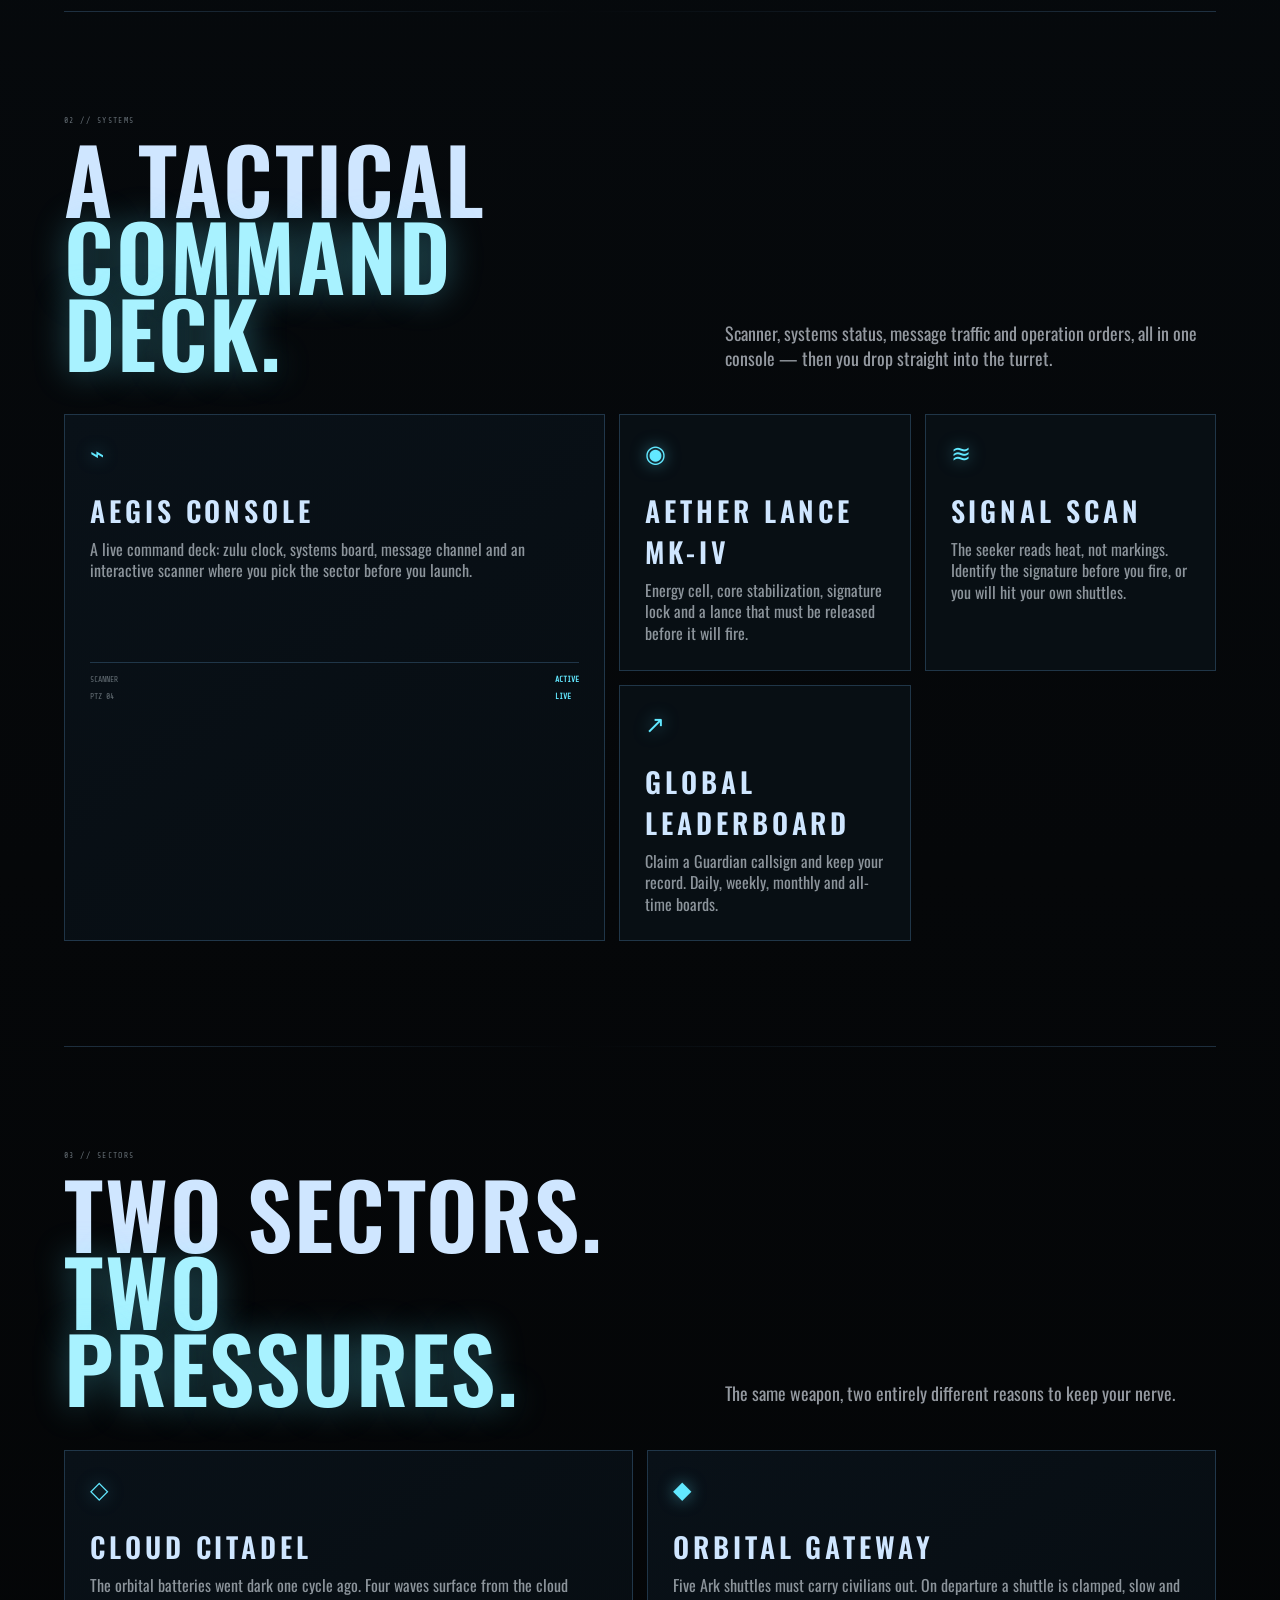
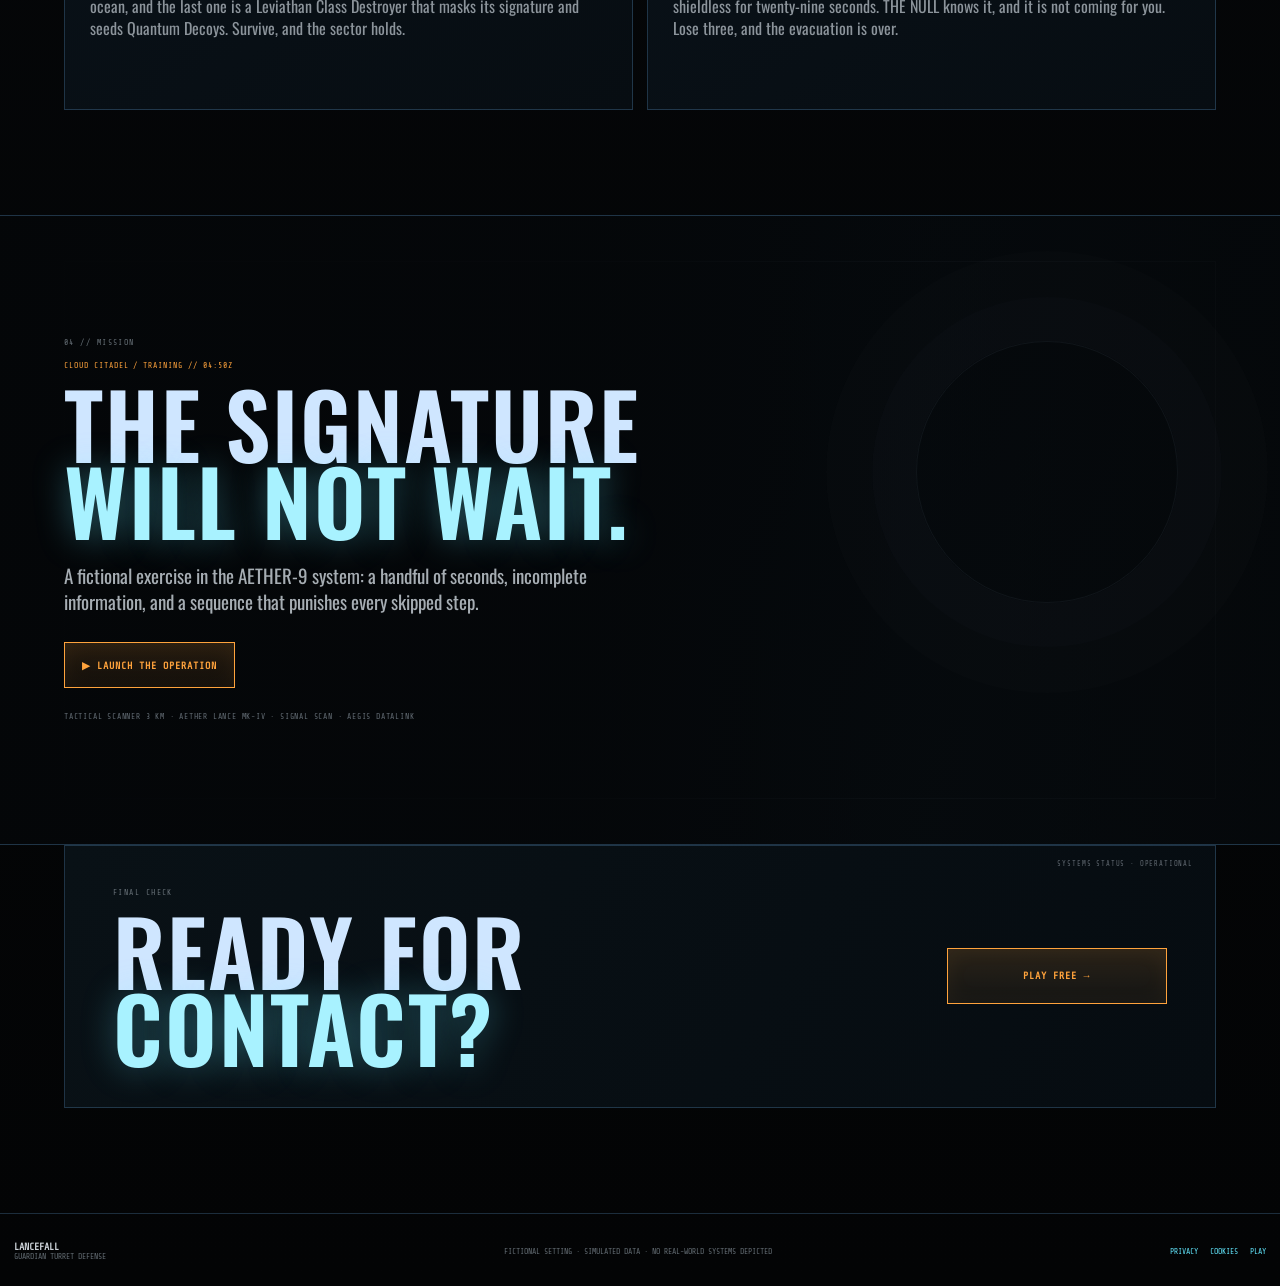
==== commit e547e053: "Add files via upload" ====
--- a/index.html
+++ b/index.html
@@ -3,15 +3,15 @@
 <head>
   <meta charset="UTF-8">
   <meta name="viewport" content="width=device-width, initial-scale=1.0">
-  <meta name="description" content="Sky Fortress — a browser air-defense game set in the AETHER-9 system. Detect, seat the cell, lock the signature, lead the vector, fire. Free, no download.">
+  <meta name="description" content="Lancefall — a browser air-defense game set in the AETHER-9 system. Detect, seat the cell, lock the signature, lead the vector, fire. Free, no download.">
   <meta name="theme-color" content="#070d1c">
   <link rel="canonical" href="https://angelorepository.github.io/operazionescudo/">
-  <title>Sky Fortress — Guardian Turret Defense</title>
+  <title>Lancefall — Guardian Turret Defense</title>
 
   <!-- Open Graph: senza questi il link condiviso su Discord, X o WhatsApp
        compare come testo nudo, e su un gioco è metà della battaglia. -->
   <meta property="og:type" content="website">
-  <meta property="og:title" content="Sky Fortress — Guardian Turret Defense">
+  <meta property="og:title" content="Lancefall — Guardian Turret Defense">
   <meta property="og:description" content="Four waves. One Guardian. Hold the cloud ocean of AETHER-9 against THE NULL. Free in your browser.">
   <meta property="og:url" content="https://angelorepository.github.io/operazionescudo/">
   <meta name="twitter:card" content="summary_large_image">
@@ -26,10 +26,10 @@
   <div class="scanlines" aria-hidden="true"></div>
 
   <header class="topbar">
-    <a class="brand" href="#top" aria-label="Sky Fortress home">
+    <a class="brand" href="#top" aria-label="Lancefall home">
       <span class="brand-mark"><svg viewBox="0 0 64 64" aria-hidden="true"><polygon points="32,3 58,17 58,45 32,60 6,45 6,17" fill="none" stroke="#ffa33c" stroke-width="1.8"/><circle cx="32" cy="32" r="15" fill="none" stroke="#cfe6ff" stroke-width=".9" stroke-dasharray="3 4" opacity=".8"/><path d="M19 45 L44 20" stroke="#cfe6ff" stroke-width="3.2" stroke-linecap="round"/><path d="M45 19 l-7 1.4 5.6 5.6z" fill="#ffa33c"/><path d="M24 40 l-5.6 -1.4 1.4 5.6z" fill="#cfe6ff" opacity=".75"/></svg></span>
       <span>
-        <strong>SKY FORTRESS</strong>
+        <strong>LANCEFALL</strong>
         <small>GUARDIAN TURRET DEFENSE</small>
       </span>
     </a>
@@ -112,7 +112,7 @@
         <div>
           <h2>IT IS NOT<br><span>JUST SHOOTING.</span></h2>
         </div>
-        <p>Sky Fortress puts the rhythm and the pressure of a real weapon sequence in your browser. The gap between a kill and a wasted charge is not aim — it is order.</p>
+        <p>Lancefall puts the rhythm and the pressure of a real weapon sequence in your browser. The gap between a kill and a wasted charge is not aim — it is order.</p>
       </div>
       <div class="steps">
         <article><span>01</span><h3>DETECT</h3><p>Read the scanner, judge speed and heading, decide which signature matters first.</p></article>
@@ -199,7 +199,7 @@
   </main>
 
   <footer>
-    <div><strong>SKY FORTRESS</strong><span>GUARDIAN TURRET DEFENSE</span></div>
+    <div><strong>LANCEFALL</strong><span>GUARDIAN TURRET DEFENSE</span></div>
     <p>FICTIONAL SETTING · SIMULATED DATA · NO REAL-WORLD SYSTEMS DEPICTED</p>
     <div class="footer-links" aria-label="Legal information">
       <a href="privacy.html">PRIVACY</a>
--- a/styles.css
+++ b/styles.css
@@ -1,6 +1,6 @@
 
 :root{
-  /* SKY FORTRESS — palette allineata al gioco.
+  /* LANCEFALL — palette allineata al gioco.
      Questi valori sono gli stessi dichiarati in sky_fortress.html: cambiare
      qui e là in modo indipendente è il modo più rapido per far divergere
      landing e gioco, quindi restano volutamente identici. */
@@ -62,7 +62,7 @@
 .hero-hud{position:absolute;top:20px;font:8px var(--mono);letter-spacing:.12em;color:#646d74}.hud-tl{left:5vw}.hud-tr{right:5vw}.hud-tr b{color:var(--green)}
 .hero-corner{position:absolute;width:34px;height:34px;border-color:rgba(108,135,209,.35)}.c-tl{left:3%;top:9%;border-left:1px solid;border-top:1px solid}.c-tr{right:3%;top:9%;border-right:1px solid;border-top:1px solid}.c-bl{left:3%;bottom:6%;border-left:1px solid;border-bottom:1px solid}.c-br{right:3%;bottom:6%;border-right:1px solid;border-bottom:1px solid}
 .hero-grid{position:relative;z-index:2;display:grid;grid-template-columns:1.05fr .95fr;gap:60px;align-items:center;min-height:610px;max-width:1400px;margin:auto}
-.hero-copy:before{content:"SKY FORTRESS · AEGIS NET COMMAND DECK";display:block;color:#5f6a72;font:8px var(--mono);letter-spacing:.16em;margin-bottom:16px}
+.hero-copy:before{content:"LANCEFALL · AEGIS NET COMMAND DECK";display:block;color:#5f6a72;font:8px var(--mono);letter-spacing:.16em;margin-bottom:16px}
 .eyebrow{display:inline-flex;gap:8px;align-items:center;padding:8px 11px;border:1px solid var(--line);background:rgba(11,19,25,.72);color:#a5acb2;font:8px var(--mono);letter-spacing:.1em}.pulse{width:6px;height:6px;border-radius:50%;background:var(--green);box-shadow:0 0 10px rgba(108,135,209,.7)}
 h1{font-size:clamp(64px,8vw,118px);line-height:.82;margin:18px 0 24px;letter-spacing:-.02em}h1 span,h2 span{color:var(--green-strong)}.lead{max-width:650px;font-size:21px;line-height:1.26;color:#b6bcc2;margin:0 0 28px}.hero-actions{display:flex;gap:10px;flex-wrap:wrap}.btn{display:inline-flex;align-items:center;justify-content:center;min-height:46px;padding:0 17px;font:700 10px var(--mono);letter-spacing:.1em}.btn-ghost{border:1px solid var(--line);color:#a4abb1;background:rgba(6,11,15,.56)}.btn-ghost:hover{border-color:#465362;color:var(--text)}
 .hero-meta{display:flex;flex-wrap:wrap;gap:11px;margin-top:28px}.hero-meta span{font:8px var(--mono);letter-spacing:.1em;color:#636c73;padding-right:11px;border-right:1px solid var(--line)}.hero-meta span:last-child{border-right:0}
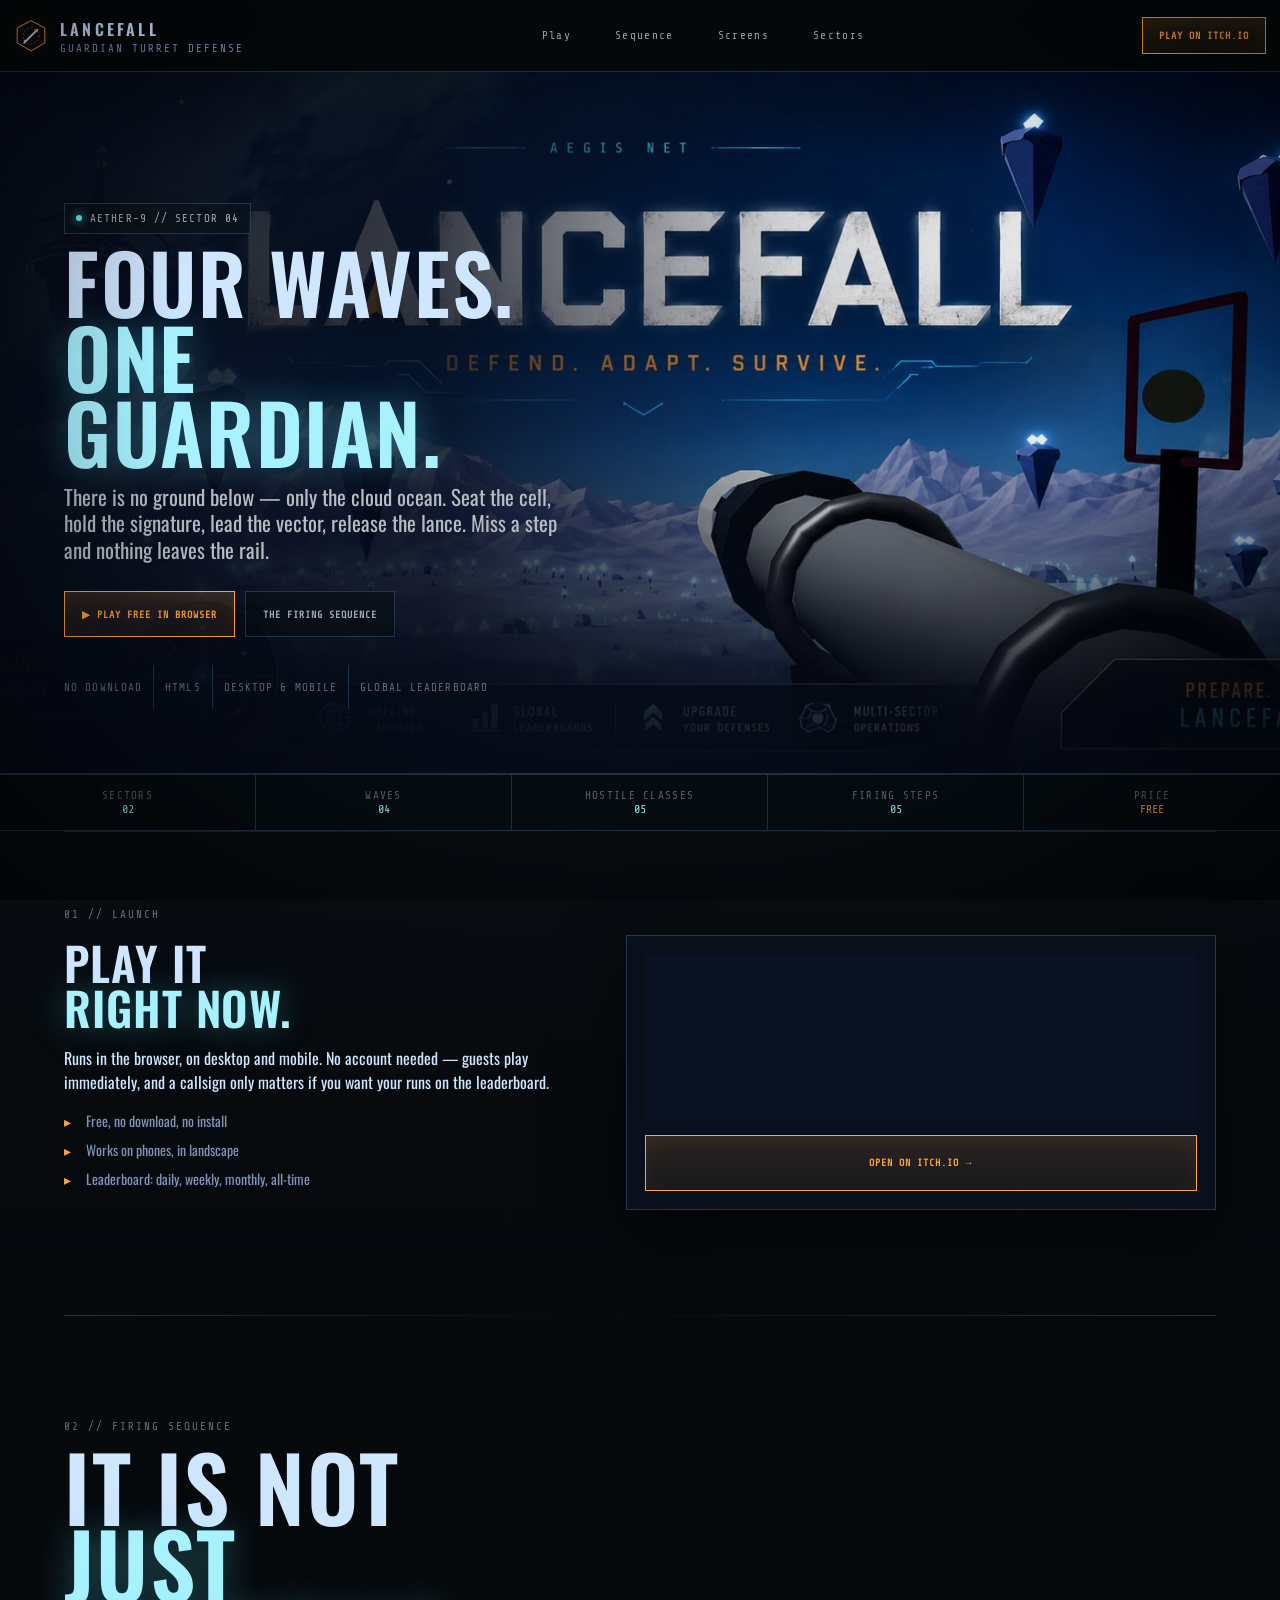
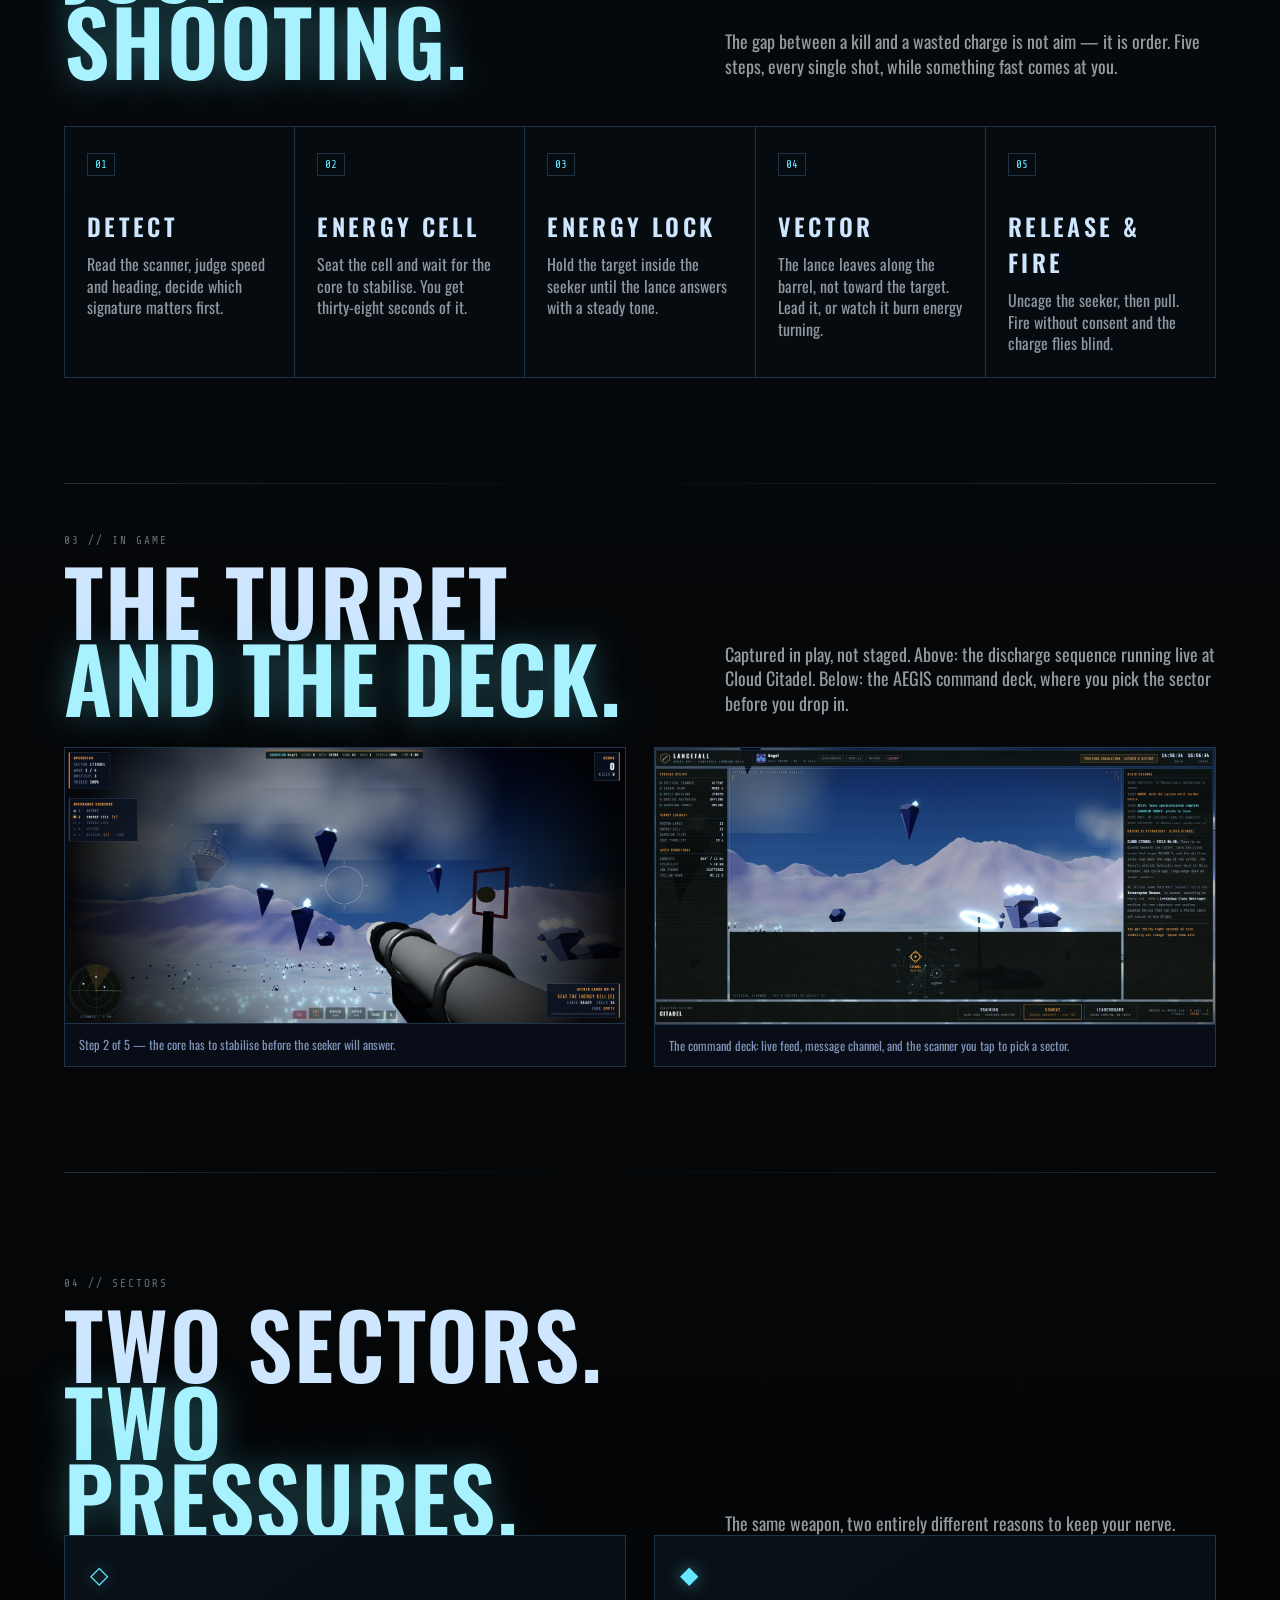
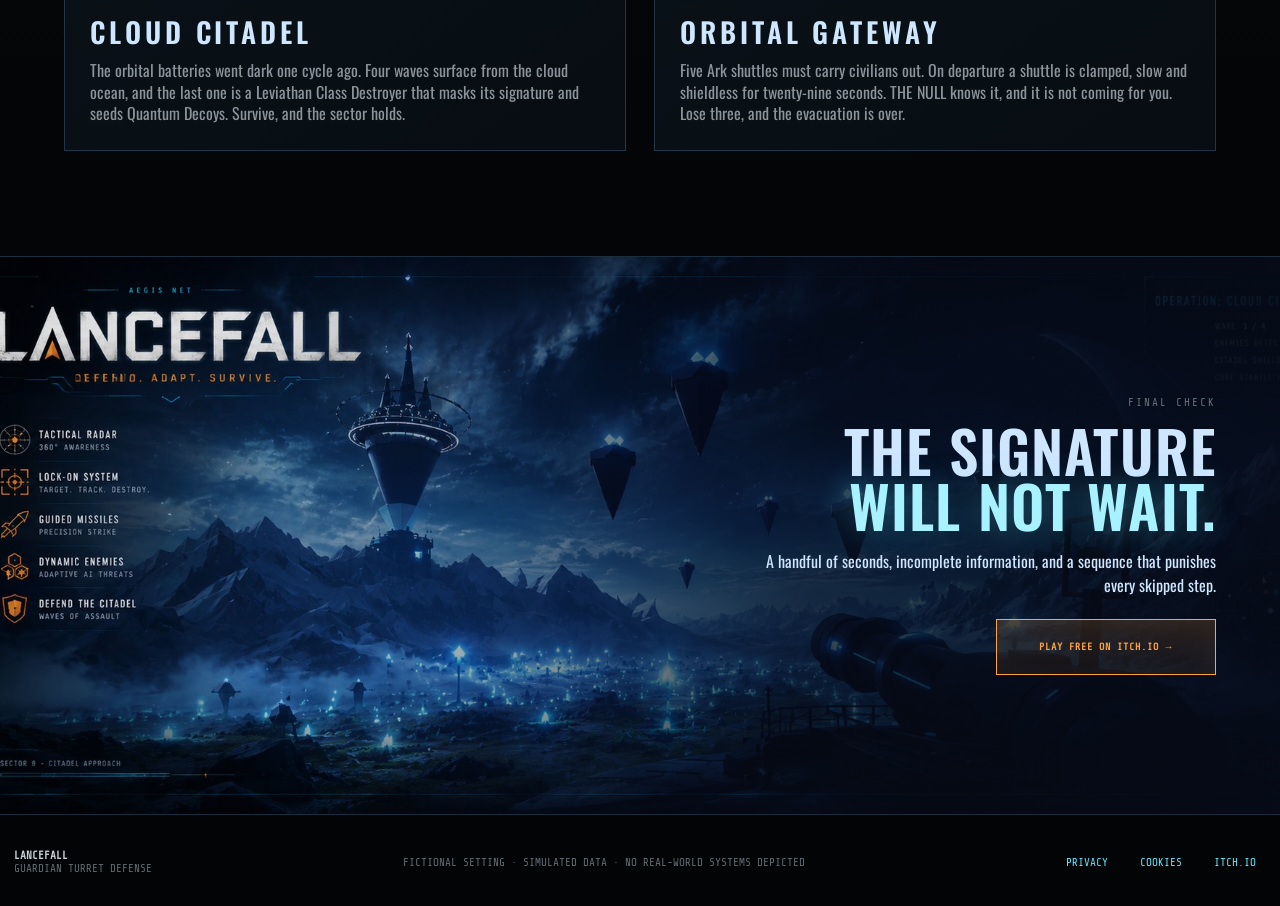
==== commit 81c84f4c: "Add files via upload" ====
--- a/index.html
+++ b/index.html
@@ -3,98 +3,66 @@
 <head>
   <meta charset="UTF-8">
   <meta name="viewport" content="width=device-width, initial-scale=1.0">
-  <meta name="description" content="Lancefall — a browser air-defense game set in the AETHER-9 system. Detect, seat the cell, lock the signature, lead the vector, fire. Free, no download.">
+  <meta name="description" content="Lancefall — a browser turret-defence game set above the cloud ocean of AETHER-9. Seat the cell, lock the signature, lead the vector, fire. Free, no download.">
   <meta name="theme-color" content="#070d1c">
-  <link rel="canonical" href="https://angelorepository.github.io/operazionescudo/">
+  <link rel="canonical" href="https://angeloig.itch.io/lancefall">
   <title>Lancefall — Guardian Turret Defense</title>
 
-  <!-- Open Graph: senza questi il link condiviso su Discord, X o WhatsApp
-       compare come testo nudo, e su un gioco è metà della battaglia. -->
   <meta property="og:type" content="website">
   <meta property="og:title" content="Lancefall — Guardian Turret Defense">
   <meta property="og:description" content="Four waves. One Guardian. Hold the cloud ocean of AETHER-9 against THE NULL. Free in your browser.">
-  <meta property="og:url" content="https://angelorepository.github.io/operazionescudo/">
+  <meta property="og:image" content="assets/hero.jpg">
+  <meta property="og:url" content="https://angeloig.itch.io/lancefall">
   <meta name="twitter:card" content="summary_large_image">
 
-    <link rel="preconnect" href="https://fonts.googleapis.com">
+  <link rel="preconnect" href="https://fonts.googleapis.com">
   <link rel="preconnect" href="https://fonts.gstatic.com" crossorigin>
   <link href="https://fonts.googleapis.com/css2?family=Oswald:wght@400;600&family=Share+Tech+Mono&display=swap" rel="stylesheet">
   <link rel="icon" href="data:image/svg+xml,%3Csvg xmlns='http://www.w3.org/2000/svg' viewBox='0 0 64 64'%3E%3Crect width='64' height='64' fill='%23060b18'/%3E%3Cpolygon points='32,5 56,18 56,44 32,57 8,44 8,18' fill='none' stroke='%23ffa33c' stroke-width='3'/%3E%3Cpath d='M19 45 L44 20' stroke='%23cfe6ff' stroke-width='5' stroke-linecap='round'/%3E%3C/svg%3E">
+  <link rel="preload" as="image" href="assets/hero.jpg">
   <link rel="stylesheet" href="styles.css">
 </head>
 <body>
+  <a class="skip-link" href="#main">Skip to content</a>
   <div class="scanlines" aria-hidden="true"></div>
 
   <header class="topbar">
-    <a class="brand" href="#top" aria-label="Lancefall home">
-      <span class="brand-mark"><svg viewBox="0 0 64 64" aria-hidden="true"><polygon points="32,3 58,17 58,45 32,60 6,45 6,17" fill="none" stroke="#ffa33c" stroke-width="1.8"/><circle cx="32" cy="32" r="15" fill="none" stroke="#cfe6ff" stroke-width=".9" stroke-dasharray="3 4" opacity=".8"/><path d="M19 45 L44 20" stroke="#cfe6ff" stroke-width="3.2" stroke-linecap="round"/><path d="M45 19 l-7 1.4 5.6 5.6z" fill="#ffa33c"/><path d="M24 40 l-5.6 -1.4 1.4 5.6z" fill="#cfe6ff" opacity=".75"/></svg></span>
-      <span>
-        <strong>LANCEFALL</strong>
-        <small>GUARDIAN TURRET DEFENSE</small>
-      </span>
+    <a class="brand" href="#main" aria-label="Lancefall home">
+      <span class="brand-mark"><svg viewBox="0 0 64 64" aria-hidden="true">
+        <polygon points="32,3 58,17 58,45 32,60 6,45 6,17" fill="none" stroke="#ffa33c" stroke-width="1.8"/>
+        <circle cx="32" cy="32" r="15" fill="none" stroke="#cfe6ff" stroke-width=".9" stroke-dasharray="3 4" opacity=".8"/>
+        <path d="M19 45 L44 20" stroke="#cfe6ff" stroke-width="3.2" stroke-linecap="round"/>
+        <path d="M45 19 l-7 1.4 5.6 5.6z" fill="#ffa33c"/>
+        <path d="M24 40 l-5.6 -1.4 1.4 5.6z" fill="#cfe6ff" opacity=".75"/>
+      </svg></span>
+      <span><strong>LANCEFALL</strong><small>GUARDIAN TURRET DEFENSE</small></span>
     </a>
     <nav aria-label="Main navigation">
-      <a href="#briefing">Briefing</a>
-      <a href="#systems">Systems</a>
+      <a href="#play">Play</a>
+      <a href="#sequence">Sequence</a>
+      <a href="#shots">Screens</a>
       <a href="#sectors">Sectors</a>
-      <a href="#mission">Mission</a>
     </nav>
-    <a class="nav-cta" href="https://angelorepository.github.io/operazionescudo/game" target="_blank" rel="noopener">PLAY FREE</a>
+    <a class="nav-cta" href="https://angeloig.itch.io/lancefall" target="_blank" rel="noopener">PLAY ON ITCH.IO</a>
   </header>
 
-  <main id="top">
-    <section class="hero">
-      <div class="hero-hud hud-tl">AETHER-9 // SECTOR 04</div>
-      <div class="hero-hud hud-tr">AEGIS LINK <b>●</b></div>
-      <div class="hero-corner c-tl"></div><div class="hero-corner c-tr"></div><div class="hero-corner c-bl"></div><div class="hero-corner c-br"></div>
+  <main id="main" tabindex="-1">
 
-      <div class="hero-grid">
-        <div class="hero-copy">
-          <div class="eyebrow"><span class="pulse"></span> CLOUD CITADEL // TRAINING SIMULATION</div>
-          <h1>FOUR WAVES.<br><span>ONE GUARDIAN.</span></h1>
-          <p class="lead">There is no ground below — only the cloud ocean of AETHER-9. Seat the cell, hold the signature, lead the vector, release the lance. Miss a step and nothing leaves the rail.</p>
-          <div class="hero-actions">
-            <a class="btn btn-primary" href="https://angelorepository.github.io/operazionescudo/game" target="_blank" rel="noopener">▶ PLAY IN BROWSER</a>
-            <a class="btn btn-ghost" href="#briefing">READ THE BRIEFING</a>
-          </div>
-          <div class="hero-meta">
-            <span>NO DOWNLOAD</span>
-            <span>HTML5</span>
-            <span>DESKTOP &amp; MOBILE</span>
-            <span>GLOBAL LEADERBOARD</span>
-          </div>
+    <!-- ═══════════ HERO: l'artwork del gioco al posto del pannello finto ═══════════ -->
+    <section class="hero-art">
+      <img src="assets/hero.jpg" alt="Lancefall — the Guardian turret facing drifting isles above the cloud ocean" fetchpriority="high">
+      <div class="hero-art-copy">
+        <div class="eyebrow"><span class="pulse"></span> AETHER-9 // SECTOR 04</div>
+        <h1>FOUR WAVES.<br><span>ONE GUARDIAN.</span></h1>
+        <p class="lead">There is no ground below — only the cloud ocean. Seat the cell, hold the signature,
+           lead the vector, release the lance. Miss a step and nothing leaves the rail.</p>
+        <div class="hero-actions">
+          <a class="btn btn-primary" href="#play">▶ PLAY FREE IN BROWSER</a>
+          <a class="btn btn-ghost" href="#sequence">THE FIRING SEQUENCE</a>
         </div>
-
-        <div class="tactical-panel" aria-label="Tactical scanner demo panel">
-          <div class="panel-head">
-            <span>TACTICAL SCANNER</span>
-            <span class="status"><i></i> SYSTEMS READY</span>
-          </div>
-          <div class="radar-wrap">
-            <div class="radar">
-              <span class="ring r1"></span><span class="ring r2"></span><span class="ring r3"></span>
-              <span class="cross x"></span><span class="cross y"></span>
-              <span class="sweep"></span>
-              <span class="blip b1"></span><span class="blip b2"></span><span class="blip b3"></span>
-              <span class="center-dot"></span>
-            </div>
-            <div class="radar-readout">
-              <div><small>SIGNATURES</small><strong>03</strong></div>
-              <div><small>RANGE</small><strong>3.2 KM</strong></div>
-              <div><small>ENERGY LOCK</small><strong class="amber">SEARCH</strong></div>
-            </div>
-          </div>
-          <div class="command-strip"><span>THREAT FEED</span><b>PRIORITY SIGNATURE</b><i>27°</i><small>03.2 KM</small></div>
-          <div class="panel-bottom">
-            <span>TACTICAL SCANNER <b>ACTIVE</b></span>
-            <span>SIGNAL SCAN <b>READY</b></span>
-            <span>AEGIS DATALINK <b>LINKED</b></span>
-          </div>
+        <div class="hero-meta">
+          <span>NO DOWNLOAD</span><span>HTML5</span><span>DESKTOP &amp; MOBILE</span><span>GLOBAL LEADERBOARD</span>
         </div>
-      </div>
-
-      <div class="ticker">
-        <span>OPERATION 01</span><b>TRAINING SIMULATION</b><span>WAVE 1 / 4</span><span>THREAT: <em>THE NULL</em></span><span>ZULU 04:50:17</span>
       </div>
     </section>
 
@@ -102,98 +70,106 @@
       <div><span>SECTORS</span><b>02</b></div>
       <div><span>WAVES</span><b>04</b></div>
       <div><span>HOSTILE CLASSES</span><b>05</b></div>
-      <div><span>THREAT</span><b class="amber-text">HIGH</b></div>
-      <div><span>LINK</span><b>GREEN</b></div>
+      <div><span>FIRING STEPS</span><b>05</b></div>
+      <div><span>PRICE</span><b class="amber-text">FREE</b></div>
     </section>
 
-    <section id="briefing" class="section briefing">
-      <div class="section-label">01 // BRIEFING</div>
+    <!-- ═══════════ PLAY: il widget itch.io vestito coi colori della pagina ═══════════ -->
+    <section id="play" class="section play">
+      <div class="section-label">01 // LAUNCH</div>
+      <div class="play-box">
+        <div class="play-copy">
+          <h2>PLAY IT<br><span>RIGHT NOW.</span></h2>
+          <p>Runs in the browser, on desktop and mobile. No account needed — guests play immediately,
+             and a callsign only matters if you want your runs on the leaderboard.</p>
+          <ul class="ticks">
+            <li>Free, no download, no install</li>
+            <li>Works on phones, in landscape</li>
+            <li>Leaderboard: daily, weekly, monthly, all-time</li>
+          </ul>
+        </div>
+        <div class="itch-wrap">
+          <iframe class="itch-embed"
+                  src="https://itch.io/embed/4949544?border_width=1&amp;bg_color=0a1224&amp;fg_color=cfe6ff&amp;link_color=ffa33c&amp;border_color=2b3c60"
+                  width="552" height="167" loading="lazy"
+                  title="Lancefall on itch.io">
+            <a href="https://angeloig.itch.io/lancefall">Lancefall by AngeloIG</a>
+          </iframe>
+          <a class="btn btn-primary btn-big" href="https://angeloig.itch.io/lancefall" target="_blank" rel="noopener">OPEN ON ITCH.IO →</a>
+        </div>
+      </div>
+    </section>
+
+    <!-- ═══════════ SEQUENCE ═══════════ -->
+    <section id="sequence" class="section briefing">
+      <div class="section-label">02 // FIRING SEQUENCE</div>
       <div class="section-head">
-        <div>
-          <h2>IT IS NOT<br><span>JUST SHOOTING.</span></h2>
-        </div>
-        <p>Lancefall puts the rhythm and the pressure of a real weapon sequence in your browser. The gap between a kill and a wasted charge is not aim — it is order.</p>
+        <div><h2>IT IS NOT<br><span>JUST SHOOTING.</span></h2></div>
+        <p>The gap between a kill and a wasted charge is not aim — it is order. Five steps, every
+           single shot, while something fast comes at you.</p>
       </div>
       <div class="steps">
         <article><span>01</span><h3>DETECT</h3><p>Read the scanner, judge speed and heading, decide which signature matters first.</p></article>
-        <article><span>02</span><h3>ENERGY CELL</h3><p>Seat the cell and wait for the core to stabilize. You get thirty-eight seconds of it.</p></article>
+        <article><span>02</span><h3>ENERGY CELL</h3><p>Seat the cell and wait for the core to stabilise. You get thirty-eight seconds of it.</p></article>
         <article><span>03</span><h3>ENERGY LOCK</h3><p>Hold the target inside the seeker until the lance answers with a steady tone.</p></article>
         <article><span>04</span><h3>VECTOR</h3><p>The lance leaves along the barrel, not toward the target. Lead it, or watch it burn energy turning.</p></article>
         <article><span>05</span><h3>RELEASE &amp; FIRE</h3><p>Uncage the seeker, then pull. Fire without consent and the charge flies blind.</p></article>
       </div>
     </section>
 
-    <section id="systems" class="section systems">
-      <div class="section-label">02 // SYSTEMS</div>
+    <!-- ═══════════ SCREENS: il gioco vero, senza ritocchi ═══════════ -->
+    <section id="shots" class="section shots">
+      <div class="section-label">03 // IN GAME</div>
       <div class="section-head compact">
-        <h2>A TACTICAL<br><span>COMMAND DECK.</span></h2>
-        <p>Scanner, systems status, message traffic and operation orders, all in one console — then you drop straight into the turret.</p>
+        <h2>THE TURRET<br><span>AND THE DECK.</span></h2>
+        <p>Captured in play, not staged. Above: the discharge sequence running live at Cloud Citadel.
+           Below: the AEGIS command deck, where you pick the sector before you drop in.</p>
       </div>
-      <div class="systems-grid">
+      <div class="shot-grid">
+        <figure>
+          <img src="assets/shot-turret.jpg" loading="lazy" alt="First-person view from the Guardian turret: discharge sequence panel, tactical scanner, drifting isles and hostile drones">
+          <figcaption>Step 2 of 5 — the core has to stabilise before the seeker will answer.</figcaption>
+        </figure>
+        <figure>
+          <img src="assets/shot-console.jpg" loading="lazy" alt="The AEGIS command deck: systems status, live optical feed, tactical scanner and operation order">
+          <figcaption>The command deck: live feed, message channel, and the scanner you tap to pick a sector.</figcaption>
+        </figure>
+      </div>
+    </section>
+
+    <!-- ═══════════ SECTORS ═══════════ -->
+    <section id="sectors" class="section briefing">
+      <div class="section-label">04 // SECTORS</div>
+      <div class="section-head">
+        <div><h2>TWO SECTORS.<br><span>TWO PRESSURES.</span></h2></div>
+        <p>The same weapon, two entirely different reasons to keep your nerve.</p>
+      </div>
+      <div class="sector-grid">
         <div class="system-card large">
-          <div class="card-icon">⌁</div>
-          <h3>AEGIS CONSOLE</h3>
-          <p>A live command deck: zulu clock, systems board, message channel and an interactive scanner where you pick the sector before you launch.</p>
-          <div class="mini-console"><span>SCANNER</span><b>ACTIVE</b><span>PTZ 04</span><b>LIVE</b></div>
+          <div class="card-icon">◇</div>
+          <h3>CLOUD CITADEL</h3>
+          <p>The orbital batteries went dark one cycle ago. Four waves surface from the cloud ocean,
+             and the last one is a Leviathan Class Destroyer that masks its signature and seeds
+             Quantum Decoys. Survive, and the sector holds.</p>
         </div>
-        <div class="system-card">
-          <div class="card-icon">◉</div>
-          <h3>AETHER LANCE MK-IV</h3>
-          <p>Energy cell, core stabilization, signature lock and a lance that must be released before it will fire.</p>
-        </div>
-        <div class="system-card">
-          <div class="card-icon">≋</div>
-          <h3>SIGNAL SCAN</h3>
-          <p>The seeker reads heat, not markings. Identify the signature before you fire, or you will hit your own shuttles.</p>
-        </div>
-        <div class="system-card">
-          <div class="card-icon">↗</div>
-          <h3>GLOBAL LEADERBOARD</h3>
-          <p>Claim a Guardian callsign and keep your record. Daily, weekly, monthly and all-time boards.</p>
+        <div class="system-card large">
+          <div class="card-icon">◆</div>
+          <h3>ORBITAL GATEWAY</h3>
+          <p>Five Ark shuttles must carry civilians out. On departure a shuttle is clamped, slow and
+             shieldless for twenty-nine seconds. THE NULL knows it, and it is not coming for you.
+             Lose three, and the evacuation is over.</p>
         </div>
       </div>
     </section>
 
-    <section id="sectors" class="section briefing">
-      <div class="section-label">03 // SECTORS</div>
-      <div class="section-head">
-        <div>
-          <h2>TWO SECTORS.<br><span>TWO PRESSURES.</span></h2>
-        </div>
-        <p>The same weapon, two entirely different reasons to keep your nerve.</p>
-      </div>
-      <div class="systems-grid" style="grid-template-columns:1fr 1fr">
-        <div class="system-card large" style="grid-row:auto;min-height:260px">
-          <div class="card-icon">◇</div>
-          <h3>CLOUD CITADEL</h3>
-          <p>The orbital batteries went dark one cycle ago. Four waves surface from the cloud ocean, and the last one is a Leviathan Class Destroyer that masks its signature and seeds Quantum Decoys. Survive, and the sector holds.</p>
-        </div>
-        <div class="system-card large" style="grid-row:auto;min-height:260px">
-          <div class="card-icon">◆</div>
-          <h3>ORBITAL GATEWAY</h3>
-          <p>Five Ark shuttles must carry civilians out. On departure a shuttle is clamped, slow and shieldless for twenty-nine seconds. THE NULL knows it, and it is not coming for you. Lose three, and the evacuation is over.</p>
-        </div>
-      </div>
-    </section>
-
-    <section id="mission" class="mission">
-      <div class="mission-overlay"></div>
-      <div class="mission-content">
-        <div class="section-label">04 // MISSION</div>
-        <div class="mission-code">CLOUD CITADEL / TRAINING // 04:50Z</div>
+    <!-- ═══════════ CTA finale sull'artwork ═══════════ -->
+    <section class="mission-art">
+      <img src="assets/mission.jpg" loading="lazy" alt="The Spire on the horizon as hostile drones descend over the cloud ocean">
+      <div class="mission-art-copy">
+        <div class="section-label">FINAL CHECK</div>
         <h2>THE SIGNATURE<br><span>WILL NOT WAIT.</span></h2>
-        <p>A fictional exercise in the AETHER-9 system: a handful of seconds, incomplete information, and a sequence that punishes every skipped step.</p>
-        <a class="btn btn-primary" href="https://angelorepository.github.io/operazionescudo/game" target="_blank" rel="noopener">▶ LAUNCH THE OPERATION</a>
-      </div>
-    </section>
-
-    <section class="cta-section">
-      <div class="cta-box">
-        <div>
-          <div class="section-label">FINAL CHECK</div>
-          <h2>READY FOR<br><span>CONTACT?</span></h2>
-        </div>
-        <a class="btn btn-primary btn-big" href="https://angelorepository.github.io/operazionescudo/game" target="_blank" rel="noopener">PLAY FREE →</a>
+        <p>A handful of seconds, incomplete information, and a sequence that punishes every skipped step.</p>
+        <a class="btn btn-primary btn-big" href="https://angeloig.itch.io/lancefall" target="_blank" rel="noopener">PLAY FREE ON ITCH.IO →</a>
       </div>
     </section>
   </main>
@@ -204,7 +180,7 @@
     <div class="footer-links" aria-label="Legal information">
       <a href="privacy.html">PRIVACY</a>
       <a href="cookie.html">COOKIES</a>
-      <a href="https://angelorepository.github.io/operazionescudo/game" target="_blank" rel="noopener">PLAY</a>
+      <a href="https://angeloig.itch.io/lancefall" target="_blank" rel="noopener">ITCH.IO</a>
     </div>
   </footer>
 
@@ -212,10 +188,7 @@
     document.querySelectorAll('a[href^="#"]').forEach(link => {
       link.addEventListener('click', event => {
         const target = document.querySelector(link.getAttribute('href'));
-        if (target) {
-          event.preventDefault();
-          target.scrollIntoView({ behavior: 'smooth', block: 'start' });
-        }
+        if (target) { event.preventDefault(); target.scrollIntoView({ behavior: 'smooth', block: 'start' }); }
       });
     });
   </script>
--- a/styles.css
+++ b/styles.css
@@ -52,44 +52,44 @@
   border-bottom:1px solid var(--line);
 }
 .brand{display:flex;align-items:center;gap:12px;min-width:250px}.brand-mark{width:28px;height:28px;border:1px solid var(--green);position:relative}.brand-mark:before,.brand-mark:after{content:"";position:absolute;inset:5px;border:1px solid var(--green-dim)}.brand-mark span{position:absolute;left:50%;top:50%;width:4px;height:4px;background:var(--green);transform:translate(-50%,-50%);box-shadow:0 0 14px rgba(98,232,255,.7)}
-.brand strong,.brand small{display:block}.brand strong{font:700 17px var(--font);letter-spacing:.04em}.brand small{font:8px var(--mono);color:var(--muted);letter-spacing:.16em;margin-top:1px}
-nav{display:flex;gap:24px;font:9px var(--mono);color:#99a1a9;letter-spacing:.12em}nav a:hover{color:var(--green-strong)}
+.brand strong,.brand small{display:block}.brand strong{font:700 17px var(--font);letter-spacing:.04em}.brand small{font:11px var(--mono);color:var(--muted);letter-spacing:.16em;margin-top:1px}
+nav{display:flex;gap:24px;font:11px var(--mono);color:#99a1a9;letter-spacing:.12em}nav a:hover{color:var(--green-strong)}
 .nav-cta,.btn-primary{border:1px solid var(--green);background:linear-gradient(180deg,#141b23,#0c1218);color:var(--green-strong);font:700 10px var(--mono);letter-spacing:.1em;padding:12px 16px;box-shadow:inset 0 0 24px rgba(89,109,165,.05)}
 .nav-cta:hover,.btn-primary:hover{background:#161d26;color:#dee4f2}
 
 .hero{position:relative;padding:72px 5vw 0;overflow:hidden}
 .hero:before{content:"";position:absolute;inset:0;background:linear-gradient(rgba(113,134,153,.04) 1px,transparent 1px),linear-gradient(90deg,rgba(113,134,153,.04) 1px,transparent 1px);background-size:52px 52px;mask-image:linear-gradient(to bottom,#000000,transparent 92%);pointer-events:none}
-.hero-hud{position:absolute;top:20px;font:8px var(--mono);letter-spacing:.12em;color:#646d74}.hud-tl{left:5vw}.hud-tr{right:5vw}.hud-tr b{color:var(--green)}
+.hero-hud{position:absolute;top:20px;font:11px var(--mono);letter-spacing:.12em;color:#646d74}.hud-tl{left:5vw}.hud-tr{right:5vw}.hud-tr b{color:var(--green)}
 .hero-corner{position:absolute;width:34px;height:34px;border-color:rgba(108,135,209,.35)}.c-tl{left:3%;top:9%;border-left:1px solid;border-top:1px solid}.c-tr{right:3%;top:9%;border-right:1px solid;border-top:1px solid}.c-bl{left:3%;bottom:6%;border-left:1px solid;border-bottom:1px solid}.c-br{right:3%;bottom:6%;border-right:1px solid;border-bottom:1px solid}
 .hero-grid{position:relative;z-index:2;display:grid;grid-template-columns:1.05fr .95fr;gap:60px;align-items:center;min-height:610px;max-width:1400px;margin:auto}
-.hero-copy:before{content:"LANCEFALL · AEGIS NET COMMAND DECK";display:block;color:#5f6a72;font:8px var(--mono);letter-spacing:.16em;margin-bottom:16px}
-.eyebrow{display:inline-flex;gap:8px;align-items:center;padding:8px 11px;border:1px solid var(--line);background:rgba(11,19,25,.72);color:#a5acb2;font:8px var(--mono);letter-spacing:.1em}.pulse{width:6px;height:6px;border-radius:50%;background:var(--green);box-shadow:0 0 10px rgba(108,135,209,.7)}
+.hero-copy:before{content:"LANCEFALL · AEGIS NET COMMAND DECK";display:block;color:#5f6a72;font:11px var(--mono);letter-spacing:.16em;margin-bottom:16px}
+.eyebrow{display:inline-flex;gap:8px;align-items:center;padding:8px 11px;border:1px solid var(--line);background:rgba(11,19,25,.72);color:#a5acb2;font:11px var(--mono);letter-spacing:.1em}.pulse{width:6px;height:6px;border-radius:50%;background:var(--green);box-shadow:0 0 10px rgba(108,135,209,.7)}
 h1{font-size:clamp(64px,8vw,118px);line-height:.82;margin:18px 0 24px;letter-spacing:-.02em}h1 span,h2 span{color:var(--green-strong)}.lead{max-width:650px;font-size:21px;line-height:1.26;color:#b6bcc2;margin:0 0 28px}.hero-actions{display:flex;gap:10px;flex-wrap:wrap}.btn{display:inline-flex;align-items:center;justify-content:center;min-height:46px;padding:0 17px;font:700 10px var(--mono);letter-spacing:.1em}.btn-ghost{border:1px solid var(--line);color:#a4abb1;background:rgba(6,11,15,.56)}.btn-ghost:hover{border-color:#465362;color:var(--text)}
-.hero-meta{display:flex;flex-wrap:wrap;gap:11px;margin-top:28px}.hero-meta span{font:8px var(--mono);letter-spacing:.1em;color:#636c73;padding-right:11px;border-right:1px solid var(--line)}.hero-meta span:last-child{border-right:0}
+.hero-meta{display:flex;flex-wrap:wrap;gap:11px;margin-top:28px}.hero-meta span{font:11px var(--mono);letter-spacing:.1em;color:#636c73;padding-right:11px;border-right:1px solid var(--line)}.hero-meta span:last-child{border-right:0}
 
 .tactical-panel{border:1px solid var(--line);background:linear-gradient(180deg,#091117,#070e13);box-shadow:0 24px 70px rgba(0,0,0,.35)}
-.panel-head,.panel-bottom{display:flex;justify-content:space-between;gap:16px;padding:12px 14px;background:#090f14;border-bottom:1px solid var(--line);font:8px var(--mono);letter-spacing:.1em;color:#7f848c}.status i{display:inline-block;width:6px;height:6px;border-radius:50%;background:var(--green);margin-right:5px}.status{color:#9da5b0}
+.panel-head,.panel-bottom{display:flex;justify-content:space-between;gap:16px;padding:12px 14px;background:#090f14;border-bottom:1px solid var(--line);font:11px var(--mono);letter-spacing:.1em;color:#7f848c}.status i{display:inline-block;width:6px;height:6px;border-radius:50%;background:var(--green);margin-right:5px}.status{color:#9da5b0}
 .radar-wrap{display:grid;grid-template-columns:1fr 170px;gap:18px;padding:18px;background:radial-gradient(circle at 42% 48%,rgba(104,124,154,.08),transparent 42%)}
 .radar{position:relative;width:min(34vw,390px);aspect-ratio:1;margin:auto;border-radius:50%;background:radial-gradient(circle,#111a21 0 27%,#0b1318 28% 45%,#080f14 46%);border:1px solid #2f3a43;box-shadow:inset 0 0 60px rgba(95,117,142,.07)}
-.radar:before{content:"N";position:absolute;top:8px;left:50%;transform:translateX(-50%);font:8px var(--mono);color:#6f7981}.radar:after{content:"W                         E";position:absolute;left:14%;right:14%;bottom:8px;text-align:center;font:7px var(--mono);color:#5b656d}
+.radar:before{content:"N";position:absolute;top:8px;left:50%;transform:translateX(-50%);font:11px var(--mono);color:#6f7981}.radar:after{content:"W                         E";position:absolute;left:14%;right:14%;bottom:8px;text-align:center;font:11px var(--mono);color:#5b656d}
 .ring{position:absolute;inset:12%;border:1px solid rgba(98,116,134,.2);border-radius:50%}.r2{inset:28%}.r3{inset:45%}.cross{position:absolute;background:rgba(106,123,143,.16)}.cross.x{left:0;right:0;top:50%;height:1px}.cross.y{top:0;bottom:0;left:50%;width:1px}.sweep{position:absolute;inset:6%;border-radius:50%;background:conic-gradient(from 0deg,transparent 0 78%,rgba(108,135,209,.28) 82%,transparent 86%);animation:sweep 4.5s linear infinite}@keyframes sweep{to{transform:rotate(360deg)}}
 .blip{position:absolute;width:7px;height:7px;border-radius:50%;background:var(--green);box-shadow:0 0 10px rgba(108,135,209,.55)}.b1{top:34%;left:61%}.b2{top:57%;left:38%;background:var(--amber)}.b3{top:22%;left:29%;background:#808d9c}.center-dot{position:absolute;width:6px;height:6px;border-radius:50%;background:#b5bdc5;left:50%;top:50%;transform:translate(-50%,-50%)}
-.radar-readout{display:grid;align-content:center;gap:10px}.radar-readout div{border:1px solid var(--line);background:#0a1218;padding:11px}.radar-readout small{display:block;font:7px var(--mono);color:#677078;letter-spacing:.1em;margin-bottom:4px}.radar-readout strong{font:700 17px var(--mono);color:#d2d9df}.radar-readout .amber{color:var(--amber)}
-.command-strip{display:grid;grid-template-columns:auto 1fr auto auto;gap:10px;padding:10px 14px;border-top:1px solid var(--line);border-bottom:1px solid var(--line);background:#060c11;font:8px var(--mono);color:#646d74}.command-strip b{color:#b77e70}.command-strip i{color:var(--amber);font-style:normal}.panel-bottom{border:0}.panel-bottom b{color:var(--green)}
-.ticker{position:relative;z-index:2;display:flex;gap:24px;align-items:center;max-width:1400px;margin:0 auto;border-top:1px solid var(--line);padding:13px 0;font:8px var(--mono);color:#656a71}.ticker b{color:#a8afb5}.ticker em{color:var(--amber);font-style:normal}
-
-.telemetry{max-width:1400px;margin:0 auto;border-top:1px solid var(--line);border-bottom:1px solid var(--line);display:grid;grid-template-columns:repeat(5,1fr);background:#060c11}.telemetry>div{padding:14px 20px;border-right:1px solid var(--line);display:flex;justify-content:space-between;align-items:center}.telemetry>div:last-child{border-right:0}.telemetry span{font:7px var(--mono);color:#5f6971;letter-spacing:.12em}.telemetry b{font:12px var(--mono);color:var(--green-strong)}.amber-text{color:var(--amber)!important}
-
-.section{position:relative;max-width:1400px;margin:auto;padding:105px 5vw}.section:before{content:"";position:absolute;left:5vw;right:5vw;top:0;height:1px;background:linear-gradient(90deg,var(--line),transparent 45%,var(--line))}.section-label{font:8px var(--mono);color:#677077;letter-spacing:.18em;margin-bottom:14px}.section-head{display:grid;grid-template-columns:1.1fr .9fr;gap:60px;align-items:end}.section-head.compact{align-items:end}.section-head p{margin:0;color:#9499a0;font-size:18px;line-height:1.35}.section h2,.mission h2,.cta-box h2{font-size:clamp(54px,7vw,92px);line-height:.86;margin:0}.steps{display:grid;grid-template-columns:repeat(5,1fr);border-top:1px solid var(--line);border-left:1px solid var(--line);margin-top:48px}.steps article{min-height:240px;padding:22px;border-right:1px solid var(--line);border-bottom:1px solid var(--line);background:rgba(7,13,19,.64)}.steps article>span{font:9px var(--mono);color:var(--green);border:1px solid var(--line);padding:4px 7px}.steps h3{font-size:24px;margin:35px 0 10px}.steps p{color:#8e979e;line-height:1.35;margin:0}
-
-.systems-grid{display:grid;grid-template-columns:1.3fr .7fr .7fr;gap:14px;margin-top:44px}.system-card{min-height:220px;padding:25px;border:1px solid var(--line);background:#080f14}.system-card.large{grid-row:span 2;min-height:454px;background:linear-gradient(145deg,#091118,#070d12)}.card-icon{font:24px var(--mono);color:var(--green);margin-bottom:22px}.system-card h3{font-size:28px;margin:0 0 8px}.system-card p{color:#8c949b;line-height:1.35;margin:0}.mini-console{margin-top:80px;border-top:1px solid var(--line);padding-top:12px;display:grid;grid-template-columns:1fr auto;gap:8px;font:8px var(--mono);color:#667077}.mini-console b{color:var(--green)}
-
-.mission{position:relative;min-height:630px;display:flex;align-items:center;overflow:hidden;border-top:1px solid var(--line);border-bottom:1px solid var(--line);background:linear-gradient(120deg,#070d12,#060c11 50%,#091116)}.mission:before{content:"";position:absolute;inset:45px 5vw;border:1px solid rgba(106,123,139,.13);pointer-events:none}.mission:after{content:"";position:absolute;right:8%;top:20%;width:260px;height:260px;border:1px solid rgba(107,126,148,.10);border-radius:50%;box-shadow:0 0 0 44px rgba(107,126,148,.02),0 0 0 90px rgba(107,126,148,.015);pointer-events:none}.mission-overlay{position:absolute;inset:0;background:linear-gradient(90deg,rgba(4,6,8,.98) 0%,rgba(4,6,8,.86) 47%,rgba(4,6,8,.58) 72%,rgba(4,6,8,.8) 100%)}.mission-content{position:relative;z-index:2;width:min(1400px,90vw);margin:auto}.mission-code{font:8px var(--mono);color:var(--amber);letter-spacing:.12em;margin-bottom:14px}.mission p{max-width:600px;color:#a6adb3;font-size:19px;line-height:1.35;margin:25px 0 28px}.mission-content:after{content:"TACTICAL SCANNER 3 KM · AETHER LANCE MK-IV · SIGNAL SCAN · AEGIS DATALINK";display:block;margin-top:24px;font:8px var(--mono);letter-spacing:.1em;color:#636c74}
-
-
-
-.cta-section{max-width:1400px;margin:auto;padding:0 5vw 105px}.cta-box{position:relative;overflow:hidden;border:1px solid var(--line);background:linear-gradient(120deg,#091116,#060c11);padding:42px 48px;display:flex;align-items:center;justify-content:space-between;gap:20px}.cta-box:before{content:"SYSTEMS STATUS · OPERATIONAL";position:absolute;right:22px;top:14px;font:7px var(--mono);color:#616971;letter-spacing:.12em}.btn-big{min-width:220px;height:56px}
-footer{border-top:1px solid var(--line);display:flex;align-items:center;justify-content:space-between;gap:20px;padding:25px 5vw;color:#636c73;font:8px var(--mono)}footer strong,footer span{display:block}footer strong{color:#ccd2d8;font-size:10px}footer a{color:var(--green)}
+.radar-readout{display:grid;align-content:center;gap:10px}.radar-readout div{border:1px solid var(--line);background:#0a1218;padding:11px}.radar-readout small{display:block;font:11px var(--mono);color:#677078;letter-spacing:.1em;margin-bottom:4px}.radar-readout strong{font:700 17px var(--mono);color:#d2d9df}.radar-readout .amber{color:var(--amber)}
+.command-strip{display:grid;grid-template-columns:auto 1fr auto auto;gap:10px;padding:10px 14px;border-top:1px solid var(--line);border-bottom:1px solid var(--line);background:#060c11;font:11px var(--mono);color:#646d74}.command-strip b{color:#b77e70}.command-strip i{color:var(--amber);font-style:normal}.panel-bottom{border:0}.panel-bottom b{color:var(--green)}
+.ticker{position:relative;z-index:2;display:flex;gap:24px;align-items:center;max-width:1400px;margin:0 auto;border-top:1px solid var(--line);padding:13px 0;font:11px var(--mono);color:#656a71}.ticker b{color:#a8afb5}.ticker em{color:var(--amber);font-style:normal}
+
+.telemetry{max-width:1400px;margin:0 auto;border-top:1px solid var(--line);border-bottom:1px solid var(--line);display:grid;grid-template-columns:repeat(5,1fr);background:#060c11}.telemetry>div{padding:14px 20px;border-right:1px solid var(--line);display:flex;justify-content:space-between;align-items:center}.telemetry>div:last-child{border-right:0}.telemetry span{font:11px var(--mono);color:#5f6971;letter-spacing:.12em}.telemetry b{font:12px var(--mono);color:var(--green-strong)}.amber-text{color:var(--amber)!important}
+
+.section{position:relative;max-width:1400px;margin:auto;padding:105px 5vw}.section:before{content:"";position:absolute;left:5vw;right:5vw;top:0;height:1px;background:linear-gradient(90deg,var(--line),transparent 45%,var(--line))}.section-label{font:11px var(--mono);color:#677077;letter-spacing:.18em;margin-bottom:14px}.section-head{display:grid;grid-template-columns:1.1fr .9fr;gap:60px;align-items:end}.section-head.compact{align-items:end}.section-head p{margin:0;color:#9499a0;font-size:18px;line-height:1.35}.section h2,.mission h2,.cta-box h2{font-size:clamp(54px,7vw,92px);line-height:.86;margin:0}.steps{display:grid;grid-template-columns:repeat(5,1fr);border-top:1px solid var(--line);border-left:1px solid var(--line);margin-top:48px}.steps article{min-height:240px;padding:22px;border-right:1px solid var(--line);border-bottom:1px solid var(--line);background:rgba(7,13,19,.64)}.steps article>span{font:11px var(--mono);color:var(--green);border:1px solid var(--line);padding:4px 7px}.steps h3{font-size:24px;margin:35px 0 10px}.steps p{color:#8e979e;line-height:1.35;margin:0}
+
+.systems-grid{display:grid;grid-template-columns:1.3fr .7fr .7fr;gap:14px;margin-top:44px}.system-card{min-height:220px;padding:25px;border:1px solid var(--line);background:#080f14}.system-card.large{grid-row:span 2;min-height:454px;background:linear-gradient(145deg,#091118,#070d12)}.card-icon{font:24px var(--mono);color:var(--green);margin-bottom:22px}.system-card h3{font-size:28px;margin:0 0 8px}.system-card p{color:#8c949b;line-height:1.35;margin:0}.mini-console{margin-top:80px;border-top:1px solid var(--line);padding-top:12px;display:grid;grid-template-columns:1fr auto;gap:8px;font:11px var(--mono);color:#667077}.mini-console b{color:var(--green)}
+
+.mission{position:relative;min-height:630px;display:flex;align-items:center;overflow:hidden;border-top:1px solid var(--line);border-bottom:1px solid var(--line);background:linear-gradient(120deg,#070d12,#060c11 50%,#091116)}.mission:before{content:"";position:absolute;inset:45px 5vw;border:1px solid rgba(106,123,139,.13);pointer-events:none}.mission:after{content:"";position:absolute;right:8%;top:20%;width:260px;height:260px;border:1px solid rgba(107,126,148,.10);border-radius:50%;box-shadow:0 0 0 44px rgba(107,126,148,.02),0 0 0 90px rgba(107,126,148,.015);pointer-events:none}.mission-overlay{position:absolute;inset:0;background:linear-gradient(90deg,rgba(4,6,8,.98) 0%,rgba(4,6,8,.86) 47%,rgba(4,6,8,.58) 72%,rgba(4,6,8,.8) 100%)}.mission-content{position:relative;z-index:2;width:min(1400px,90vw);margin:auto}.mission-code{font:11px var(--mono);color:var(--amber);letter-spacing:.12em;margin-bottom:14px}.mission p{max-width:600px;color:#a6adb3;font-size:19px;line-height:1.35;margin:25px 0 28px}.mission-content:after{content:"TACTICAL SCANNER 3 KM · AETHER LANCE MK-IV · SIGNAL SCAN · AEGIS DATALINK";display:block;margin-top:24px;font:11px var(--mono);letter-spacing:.1em;color:#636c74}
+
+
+
+.cta-section{max-width:1400px;margin:auto;padding:0 5vw 105px}.cta-box{position:relative;overflow:hidden;border:1px solid var(--line);background:linear-gradient(120deg,#091116,#060c11);padding:42px 48px;display:flex;align-items:center;justify-content:space-between;gap:20px}.cta-box:before{content:"SYSTEMS STATUS · OPERATIONAL";position:absolute;right:22px;top:14px;font:11px var(--mono);color:#616971;letter-spacing:.12em}.btn-big{min-width:220px;height:56px}
+footer{border-top:1px solid var(--line);display:flex;align-items:center;justify-content:space-between;gap:20px;padding:25px 5vw;color:#636c73;font:11px var(--mono)}footer strong,footer span{display:block}footer strong{color:#ccd2d8;font-size:11px}footer a{color:var(--green)}
 
 @media(max-width:1000px){nav{display:none}.hero-grid,.section-head,.tactical-panel{margin-top:20px}.steps{grid-template-columns:1fr 1fr}.steps article:nth-child(2){border-right:0}.steps article:nth-child(-n+3){border-bottom:1px solid var(--line)}.systems-grid{grid-template-columns:1fr 1fr}.system-card.large{grid-column:1/-1;grid-row:auto;min-height:320px}.telemetry{grid-template-columns:repeat(3,1fr)}.telemetry>div:nth-child(3){border-right:0}.telemetry>div:nth-child(-n+3){border-bottom:1px solid var(--line)}.ticker{overflow:auto;white-space:nowrap}.cta-box{flex-direction:column;align-items:flex-start}}
 @media(max-width:650px){.topbar{padding:0 18px}.brand{min-width:0}.brand small{display:none}.nav-cta{display:none}.hero,.section{padding-left:18px;padding-right:18px}.hero{padding-top:48px}.hero-hud,.hero-corner{display:none}.hero-grid{min-height:auto}.hero-actions{flex-direction:column}.btn{width:100%}.hero-meta{gap:9px}.hero-meta span{border-right:0;padding-right:0}.radar-wrap{grid-template-columns:1fr}.radar{width:min(78vw,340px)}.command-strip{grid-template-columns:1fr 1fr}.panel-bottom{display:grid;grid-template-columns:1fr}.steps,.systems-grid{grid-template-columns:1fr}.steps article{border-right:0!important;border-bottom:1px solid var(--line)!important}.steps article:last-child{border-bottom:0!important}.system-card.large{grid-column:auto;min-height:280px}.telemetry{grid-template-columns:1fr 1fr}.telemetry>div{border-right:0!important;border-bottom:1px solid var(--line)!important}.telemetry>div:last-child{grid-column:1/-1}.cta-section{padding-left:18px;padding-right:18px}.cta-box{padding:30px}.btn-big{width:100%}footer{padding:24px 18px;flex-wrap:wrap}}
@@ -107,38 +107,38 @@
   }
   .brand{gap:9px}
   .brand-mark{width:24px;height:24px;flex:0 0 24px}
-  .brand strong{font-size:10px;letter-spacing:.04em;white-space:nowrap}
-  .nav-cta{display:inline-flex;min-height:40px;padding:0 11px;font-size:8px;white-space:nowrap}
+  .brand strong{font-size:11px;letter-spacing:.04em;white-space:nowrap}
+  .nav-cta{display:inline-flex;min-height:40px;padding:0 11px;font-size:11px;white-space:nowrap}
 
   main{overflow:hidden}
   .hero{padding:38px 14px 0}
   .hero-grid{display:flex;flex-direction:column;gap:26px}
   .hero-copy{width:100%}
-  .eyebrow{font-size:7px;line-height:1.5;letter-spacing:.08em}
+  .eyebrow{font-size:11px;line-height:1.5;letter-spacing:.08em}
   h1{font-size:clamp(46px,14vw,70px);line-height:.86;letter-spacing:-.03em;margin:15px 0 20px}
   .lead{font-size:18px;line-height:1.4;margin-bottom:22px}
   .hero-actions{gap:9px}
-  .btn{min-height:50px;font-size:10px;padding:0 15px}
+  .btn{min-height:50px;font-size:11px;padding:0 15px}
   .hero-meta{margin-top:20px;display:grid;grid-template-columns:1fr 1fr;gap:8px}
-  .hero-meta span{font-size:7px;padding:7px 8px;border:1px solid var(--line);background:rgba(8,14,19,.5)}
+  .hero-meta span{font-size:11px;padding:7px 8px;border:1px solid var(--line);background:rgba(8,14,19,.5)}
 
   .tactical-panel{margin:0!important;border-radius:0}
-  .panel-head{font-size:7px;padding:11px}
+  .panel-head{font-size:11px;padding:11px}
   .radar-wrap{padding:14px;gap:14px}
   .radar{width:min(76vw,300px);max-width:300px}
   .radar-readout{grid-template-columns:repeat(3,1fr);gap:7px}
   .radar-readout div{padding:9px 7px;min-width:0}
-  .radar-readout small{font-size:6px;white-space:nowrap;overflow:hidden;text-overflow:ellipsis}
+  .radar-readout small{font-size:11px;white-space:nowrap;overflow:hidden;text-overflow:ellipsis}
   .radar-readout strong{font-size:12px}
-  .command-strip{grid-template-columns:1fr 1fr;gap:7px;padding:9px 11px;font-size:7px}
+  .command-strip{grid-template-columns:1fr 1fr;gap:7px;padding:9px 11px;font-size:11px}
   .command-strip b{grid-column:1/-1;order:-1}
-  .panel-bottom{gap:8px;padding:10px 11px;font-size:7px}
-  .ticker{margin:0 -14px;padding:11px 14px;gap:16px;font-size:7px;overflow-x:auto;-webkit-overflow-scrolling:touch;scrollbar-width:none}
+  .panel-bottom{gap:8px;padding:10px 11px;font-size:11px}
+  .ticker{margin:0 -14px;padding:11px 14px;gap:16px;font-size:11px;overflow-x:auto;-webkit-overflow-scrolling:touch;scrollbar-width:none}
   .ticker::-webkit-scrollbar{display:none}
 
   .telemetry{margin-top:0;grid-template-columns:repeat(2,1fr)}
   .telemetry>div{padding:11px 14px;min-height:48px}
-  .telemetry span{font-size:6px}
+  .telemetry span{font-size:11px}
   .telemetry b{font-size:11px}
 
   .section{padding:72px 14px}
@@ -163,23 +163,23 @@
   .mission:after{width:180px;height:180px;right:-30px;top:18%}
   .mission-content{width:auto;margin:0;padding:0 14px}
   .mission p{font-size:17px;line-height:1.45;margin:20px 0 24px}
-  .mission-content:after{font-size:7px;line-height:1.6;max-width:290px}
+  .mission-content:after{font-size:11px;line-height:1.6;max-width:290px}
 
   .cta-section{padding:0 14px 72px}
   .cta-box{padding:28px 20px;gap:24px}
   .cta-box:before{display:none}
   .btn-big{min-width:0;width:100%;min-height:54px}
 
-  footer{padding:22px 14px;gap:14px;font-size:7px}
-  footer strong{font-size:9px}
+  footer{padding:22px 14px;gap:14px;font-size:11px}
+  footer strong{font-size:11px}
   .footer-links{width:100%;justify-content:flex-start;gap:18px}
-  .footer-links a{font-size:8px;padding:6px 0}
+  .footer-links a{font-size:11px;padding:6px 0}
 }
 
 @media (max-width:390px){
   .brand-mark{display:none}
-  .brand strong{font-size:9px}
-  .nav-cta{padding:0 9px;font-size:7px}
+  .brand strong{font-size:11px}
+  .nav-cta{padding:0 9px;font-size:11px}
   h1{font-size:43px}
   .lead{font-size:17px}
   .hero-meta{grid-template-columns:1fr}
@@ -254,3 +254,136 @@
 .btn-ghost:hover{border-color:var(--green);color:var(--green)}
 .card-icon{color:var(--green);text-shadow:0 0 16px rgba(98,232,255,.5)}
 h1 span,h2 span{text-shadow:0 0 34px rgba(98,232,255,.35)}
+
+/* ═══════════════ BLOCCHI SU ARTWORK ═══════════════
+   L'hero non è più un pannello disegnato: è l'immagine del gioco, con il
+   testo sopra. La leggibilità la garantisce una velatura direzionale, non
+   un riquadro opaco che coprirebbe proprio ciò che si vuole mostrare. */
+.hero-art{position:relative;min-height:min(78vh,760px);display:flex;align-items:flex-end;
+  overflow:hidden;border-bottom:1px solid var(--line)}
+.hero-art>img{position:absolute;inset:0;width:100%;height:100%;object-fit:cover;
+  object-position:60% center}
+.hero-art::after{content:'';position:absolute;inset:0;pointer-events:none;
+  background:
+    linear-gradient(90deg,rgba(6,11,24,.94) 0%,rgba(6,11,24,.80) 34%,rgba(6,11,24,.15) 62%,rgba(6,11,24,0) 100%),
+    linear-gradient(0deg,rgba(6,11,24,.92) 0%,rgba(6,11,24,0) 46%)}
+.hero-art-copy{position:relative;z-index:2;padding:clamp(24px,5vw,64px);max-width:660px}
+.hero-art-copy h1{font-size:clamp(38px,6.4vw,84px);line-height:.92;margin:10px 0 14px}
+.hero-art-copy .lead{max-width:520px}
+
+.mission-art{position:relative;min-height:min(62vh,620px);display:flex;align-items:center;
+  overflow:hidden;border-top:1px solid var(--line)}
+.mission-art>img{position:absolute;inset:0;width:100%;height:100%;object-fit:cover;
+  object-position:30% center}
+.mission-art::after{content:'';position:absolute;inset:0;pointer-events:none;
+  background:linear-gradient(270deg,rgba(6,11,24,.94) 0%,rgba(6,11,24,.74) 38%,rgba(6,11,24,.10) 78%)}
+.mission-art-copy{position:relative;z-index:2;margin-left:auto;text-align:right;
+  padding:clamp(24px,5vw,64px);max-width:600px}
+.mission-art-copy h2{font-size:clamp(30px,4.6vw,58px);line-height:.95;margin:8px 0 14px}
+.mission-art-copy p{margin-left:auto;margin-bottom:22px}
+
+/* ═══════════════ WIDGET ITCH.IO ═══════════════
+   I colori arrivano dai parametri del widget stesso (bg_color, fg_color,
+   link_color, border_color): non si può stilare l'interno di un iframe di
+   terze parti dal foglio esterno. La cornice attorno è nostra. */
+.play-box{display:grid;grid-template-columns:1fr auto;gap:clamp(24px,4vw,56px);align-items:center}
+.play-copy h2{font-size:clamp(28px,3.6vw,46px);line-height:.98;margin-bottom:14px}
+.ticks{list-style:none;margin-top:16px;padding:0}
+.ticks li{position:relative;padding-left:22px;margin-bottom:8px;color:var(--muted);font-size:14px}
+.ticks li::before{content:'▸';position:absolute;left:0;color:var(--amber)}
+.itch-wrap{display:flex;flex-direction:column;align-items:center;gap:14px;
+  padding:18px;border:1px solid var(--line);background:rgba(10,18,32,.72);
+  box-shadow:0 24px 60px rgba(0,0,0,.5)}
+.itch-embed{border:0;display:block;max-width:100%;background:#0a1224}
+.itch-wrap .btn{width:100%;text-align:center}
+
+/* ═══════════════ GALLERIA ═══════════════ */
+.shot-grid{display:grid;grid-template-columns:1fr 1fr;gap:clamp(16px,2.4vw,28px)}
+.shot-grid figure{margin:0;border:1px solid var(--line);background:rgba(10,18,32,.6)}
+.shot-grid img{display:block;width:100%;height:auto}
+.shot-grid figcaption{padding:11px 14px;font-size:12.5px;color:var(--muted);
+  border-top:1px solid var(--line)}
+.sector-grid{display:grid;grid-template-columns:1fr 1fr;gap:clamp(16px,2.4vw,28px)}
+.sector-grid .system-card{min-height:auto}
+
+@media (max-width:900px){
+  .play-box,.shot-grid,.sector-grid{grid-template-columns:1fr}
+  .itch-wrap{order:-1}
+  .hero-art{min-height:auto;padding-top:34vh}
+  .hero-art>img{object-position:66% center}
+  .hero-art::after{background:linear-gradient(0deg,rgba(6,11,24,.96) 30%,rgba(6,11,24,.55) 62%,rgba(6,11,24,.15) 100%)}
+  .mission-art{min-height:auto;padding-top:26vh}
+  .mission-art-copy{text-align:left;margin-left:0}
+  .mission-art-copy p{margin-left:0}
+  .mission-art::after{background:linear-gradient(0deg,rgba(6,11,24,.96) 34%,rgba(6,11,24,.4) 72%,rgba(6,11,24,.1) 100%)}
+}
+
+
+/* Modificatori di sezione: prima erano nel markup senza alcuna regola. */
+.section.play{padding-top:clamp(40px,6vw,84px)}
+.section.shots .section-head{margin-bottom:clamp(18px,2.6vw,32px)}
+.section.briefing + .section.shots{padding-top:clamp(30px,4vw,60px)}
+
+
+/* ═══════════════ ACCESSIBILITÀ ═══════════════ */
+
+/* Navigazione da tastiera: senza un contorno visibile chi non usa il mouse
+   non sa dove si trova. Il default del browser veniva soppresso dagli stili
+   dei pulsanti, quindi va ridichiarato esplicitamente. */
+:where(a, button, input, iframe, [tabindex]):focus-visible{
+  outline:3px solid var(--amber);
+  outline-offset:3px;
+  border-radius:2px;
+}
+/* Nessun contorno al clic del mouse, solo alla tastiera: :focus-visible
+   distingue le due cose da solo. */
+
+/* Salto al contenuto: la prima tabulazione della pagina. */
+.skip-link{
+  position:absolute;left:12px;top:-60px;z-index:200;
+  background:var(--amber);color:#060b18;
+  font-family:var(--font);letter-spacing:.14em;font-size:13px;
+  padding:12px 18px;transition:top .15s;
+}
+.skip-link:focus{ top:12px }
+
+/* Aree di tocco: 44px è il minimo raccomandato, e i collegamenti della
+   barra e del piè di pagina erano ben sotto. */
+.topbar nav a, .footer-links a{
+  display:inline-flex;align-items:center;
+  min-height:44px;padding:0 10px;
+}
+.hero-meta span, .telemetry div{ min-height:44px; display:flex; flex-direction:column;
+  justify-content:center }
+
+/* Chi ha chiesto meno movimento a livello di sistema non deve vedere
+   animazioni decorative, né lo scorrimento fluido. */
+@media (prefers-reduced-motion: reduce){
+  *, *::before, *::after{
+    animation-duration:.001ms !important;
+    animation-iteration-count:1 !important;
+    transition-duration:.001ms !important;
+    scroll-behavior:auto !important;
+  }
+  .scanlines{ display:none }
+}
+
+/* Modalità a contrasto elevato: si rinuncia alle velature sull'artwork,
+   che è dove il testo rischia di più. */
+@media (prefers-contrast: more){
+  :root{ --muted:#b9cbe6; --dim:rgba(210,232,255,.9); --line:rgba(150,205,255,.5) }
+  .hero-art::after{ background:linear-gradient(90deg,rgba(6,11,24,.97) 0%,rgba(6,11,24,.93) 46%,rgba(6,11,24,.55) 100%) }
+  .mission-art::after{ background:linear-gradient(270deg,rgba(6,11,24,.97) 0%,rgba(6,11,24,.9) 50%,rgba(6,11,24,.5) 100%) }
+  .shot-grid figcaption, .ticks li{ color:var(--text) }
+}
+
+/* La crenatura larga aiuta le etichette brevi e danneggia i paragrafi:
+   la si toglie dove il testo è discorsivo. */
+p, li, figcaption, dd{ letter-spacing:normal }
+
+/* Testo per i soli lettori di schermo: presente nel documento, invisibile
+   a video. Serve alle didascalie delle tabelle e alle etichette di contesto. */
+.sr-only{
+  position:absolute;width:1px;height:1px;padding:0;margin:-1px;
+  overflow:hidden;clip:rect(0 0 0 0);white-space:nowrap;border:0;
+}
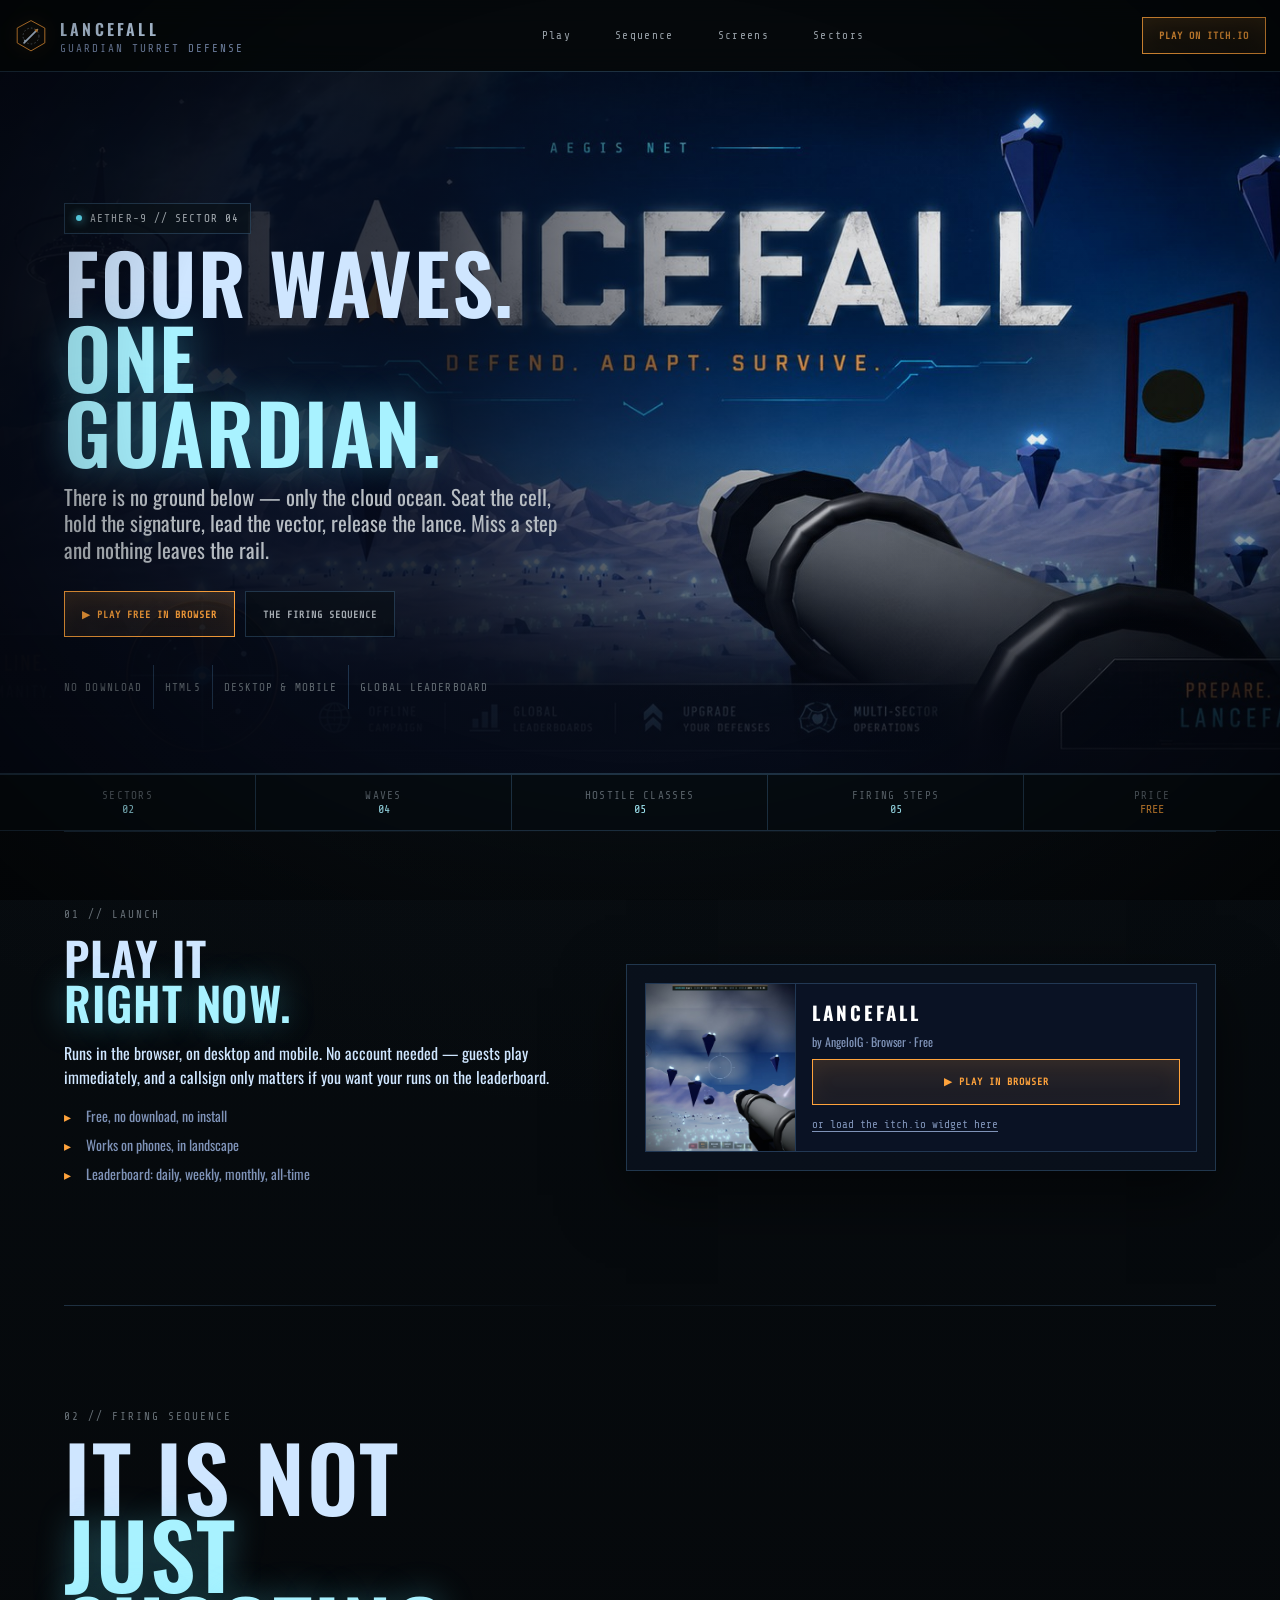
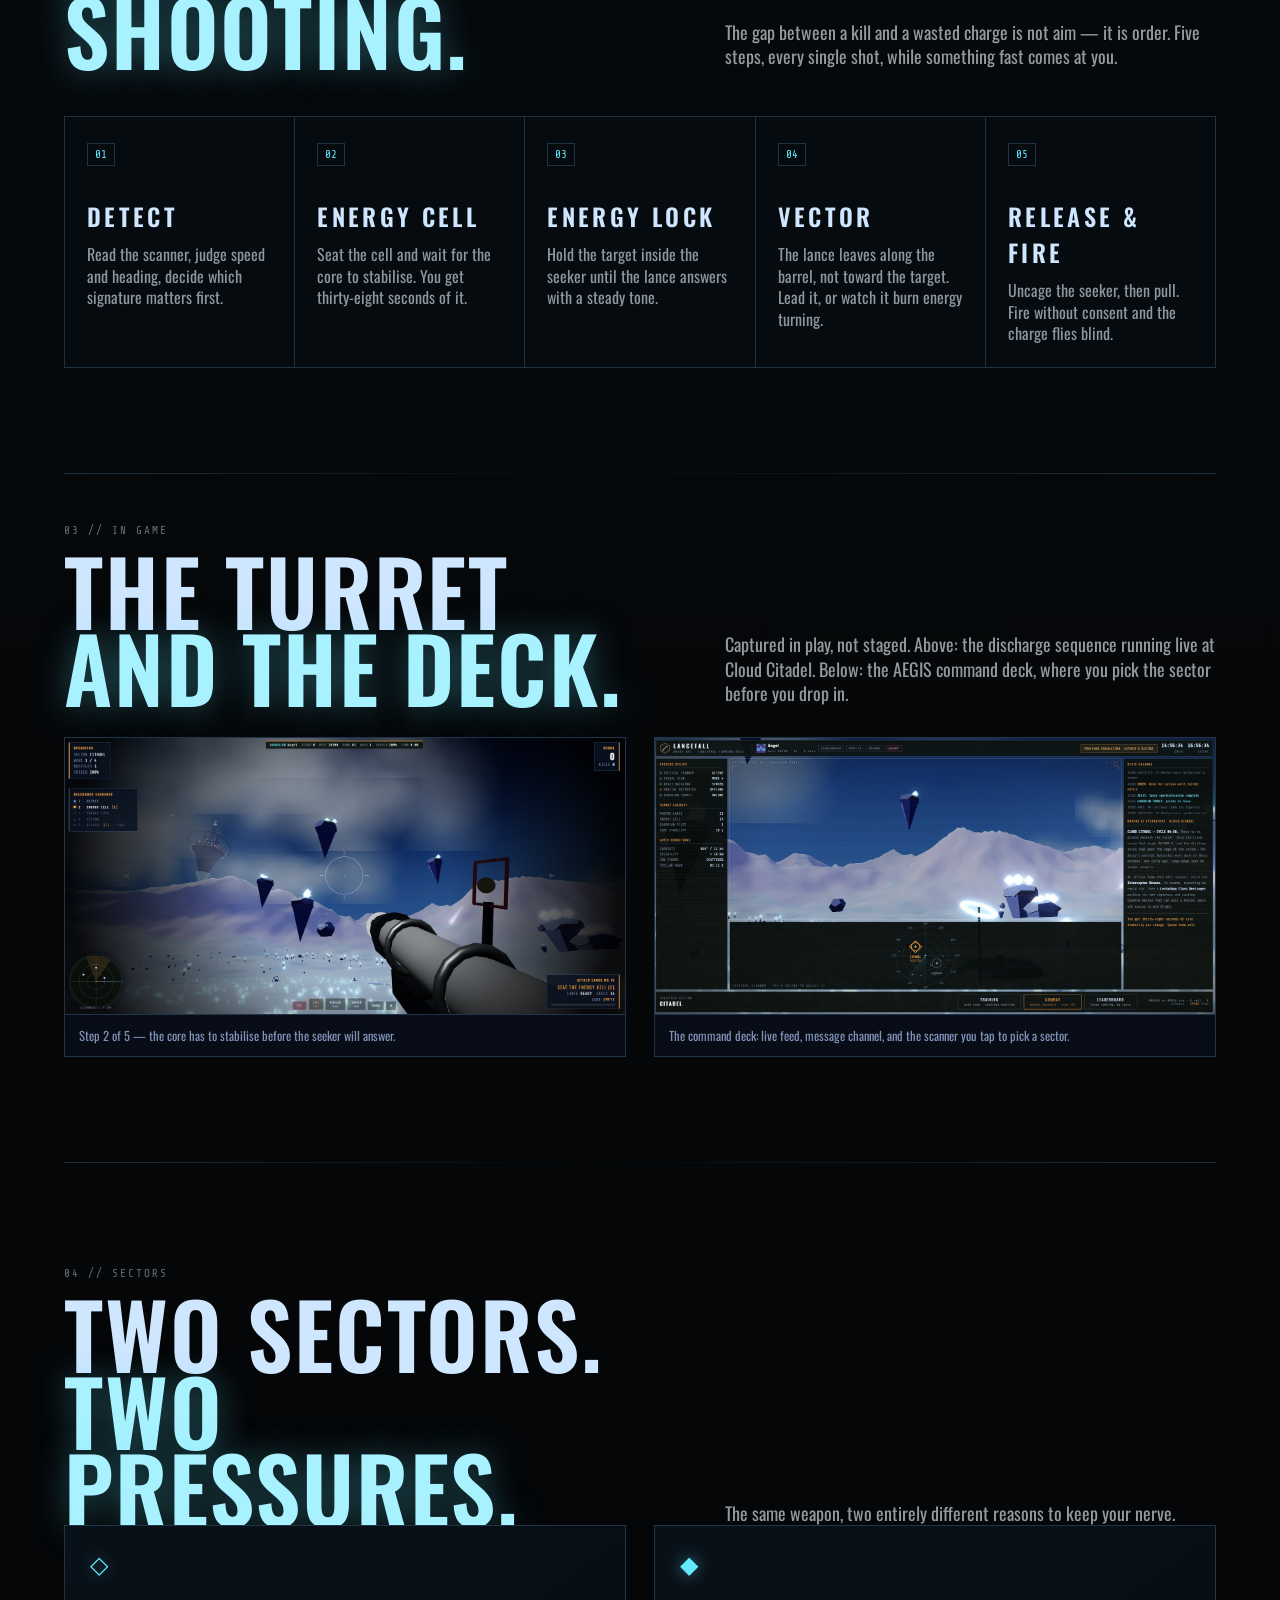
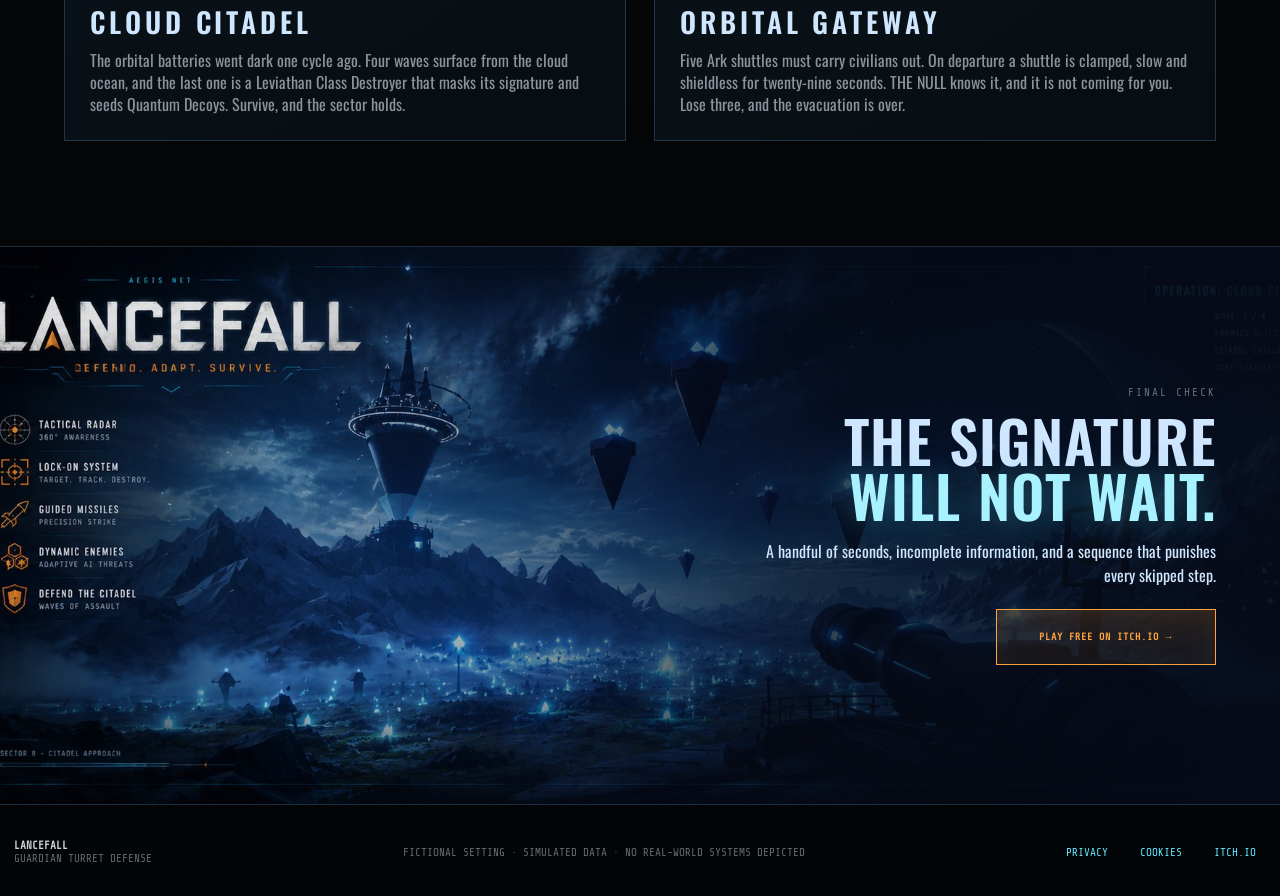
==== commit 0da335c5: "Add files via upload" ====
--- a/index.html
+++ b/index.html
@@ -89,13 +89,24 @@
           </ul>
         </div>
         <div class="itch-wrap">
-          <iframe class="itch-embed"
-                  src="https://itch.io/embed/4949544?border_width=1&amp;bg_color=0a1224&amp;fg_color=cfe6ff&amp;link_color=ffa33c&amp;border_color=2b3c60"
-                  width="552" height="167" loading="lazy"
-                  title="Lancefall on itch.io">
-            <a href="https://angeloig.itch.io/lancefall">Lancefall by AngeloIG</a>
-          </iframe>
-          <a class="btn btn-primary btn-big" href="https://angeloig.itch.io/lancefall" target="_blank" rel="noopener">OPEN ON ITCH.IO →</a>
+          <!-- Facciata al posto dell'iframe.
+               Il widget di itch.io veniva richiesto a ogni caricamento di
+               pagina, e il loro server risponde 429 quando le richieste sono
+               troppe. Qui la scheda è nostra, nei nostri colori, e non parte
+               alcuna richiesta verso terzi finché il visitatore non decide.
+               Il collegamento sotto funziona anche se itch è irraggiungibile. -->
+          <div class="itch-card" id="itchCard">
+            <img src="assets/shot-turret.jpg" alt="" aria-hidden="true" loading="lazy">
+            <div class="itch-meta">
+              <b>LANCEFALL</b>
+              <span>by AngeloIG · Browser · Free</span>
+              <a class="btn btn-primary" href="https://angeloig.itch.io/lancefall"
+                 target="_blank" rel="noopener">▶ PLAY IN BROWSER</a>
+              <button type="button" class="itch-load" id="itchLoad">
+                or load the itch.io widget here
+              </button>
+            </div>
+          </div>
         </div>
       </div>
     </section>
@@ -185,6 +196,21 @@
   </footer>
 
   <script>
+    // Il widget di itch.io si carica solo se richiesto: evita il 429 e
+    // rimanda ogni contatto con un dominio terzo a dopo una scelta esplicita.
+    const itchLoad = document.getElementById('itchLoad');
+    if (itchLoad) itchLoad.addEventListener('click', () => {
+      const card = document.getElementById('itchCard');
+      const f = document.createElement('iframe');
+      f.className = 'itch-embed';
+      f.src = 'https://itch.io/embed/4949544?border_width=1&bg_color=0a1224'
+            + '&fg_color=cfe6ff&link_color=ffa33c&border_color=2b3c60';
+      f.width = 552; f.height = 167; f.loading = 'lazy';
+      f.title = 'Lancefall on itch.io';
+      card.replaceWith(f);
+      f.focus();
+    });
+
     document.querySelectorAll('a[href^="#"]').forEach(link => {
       link.addEventListener('click', event => {
         const target = document.querySelector(link.getAttribute('href'));
--- a/styles.css
+++ b/styles.css
@@ -387,3 +387,26 @@
   position:absolute;width:1px;height:1px;padding:0;margin:-1px;
   overflow:hidden;clip:rect(0 0 0 0);white-space:nowrap;border:0;
 }
+
+/* ═══════════════ SCHEDA ITCH.IO ═══════════════
+   Facciata disegnata da noi: nessuna richiesta a itch.io al caricamento
+   della pagina, quindi niente 429 e nessun contatto con un dominio terzo
+   prima di una scelta del visitatore. Il widget vero si può ancora
+   caricare, ma solo su richiesta. */
+.itch-card{display:flex;gap:0;width:552px;max-width:100%;
+  border:1px solid var(--line);background:var(--panel);overflow:hidden}
+.itch-card>img{width:150px;height:auto;object-fit:cover;flex:none;
+  border-right:1px solid var(--line)}
+.itch-meta{padding:14px 16px;display:flex;flex-direction:column;gap:7px;
+  justify-content:center;flex:1;min-width:0}
+.itch-meta b{font-family:var(--font);font-size:19px;letter-spacing:.16em;color:#fff}
+.itch-meta span{font-size:12px;color:var(--muted)}
+.itch-meta .btn{width:100%;text-align:center;padding:11px 14px;margin-top:2px}
+.itch-load{background:none;border:0;padding:6px 0;cursor:pointer;
+  font-family:var(--mono);font-size:11px;color:var(--muted);
+  text-decoration:underline;text-underline-offset:3px;text-align:left}
+.itch-load:hover{color:var(--amber)}
+@media (max-width:520px){
+  .itch-card{flex-direction:column}
+  .itch-card>img{width:100%;height:130px;border-right:0;border-bottom:1px solid var(--line)}
+}
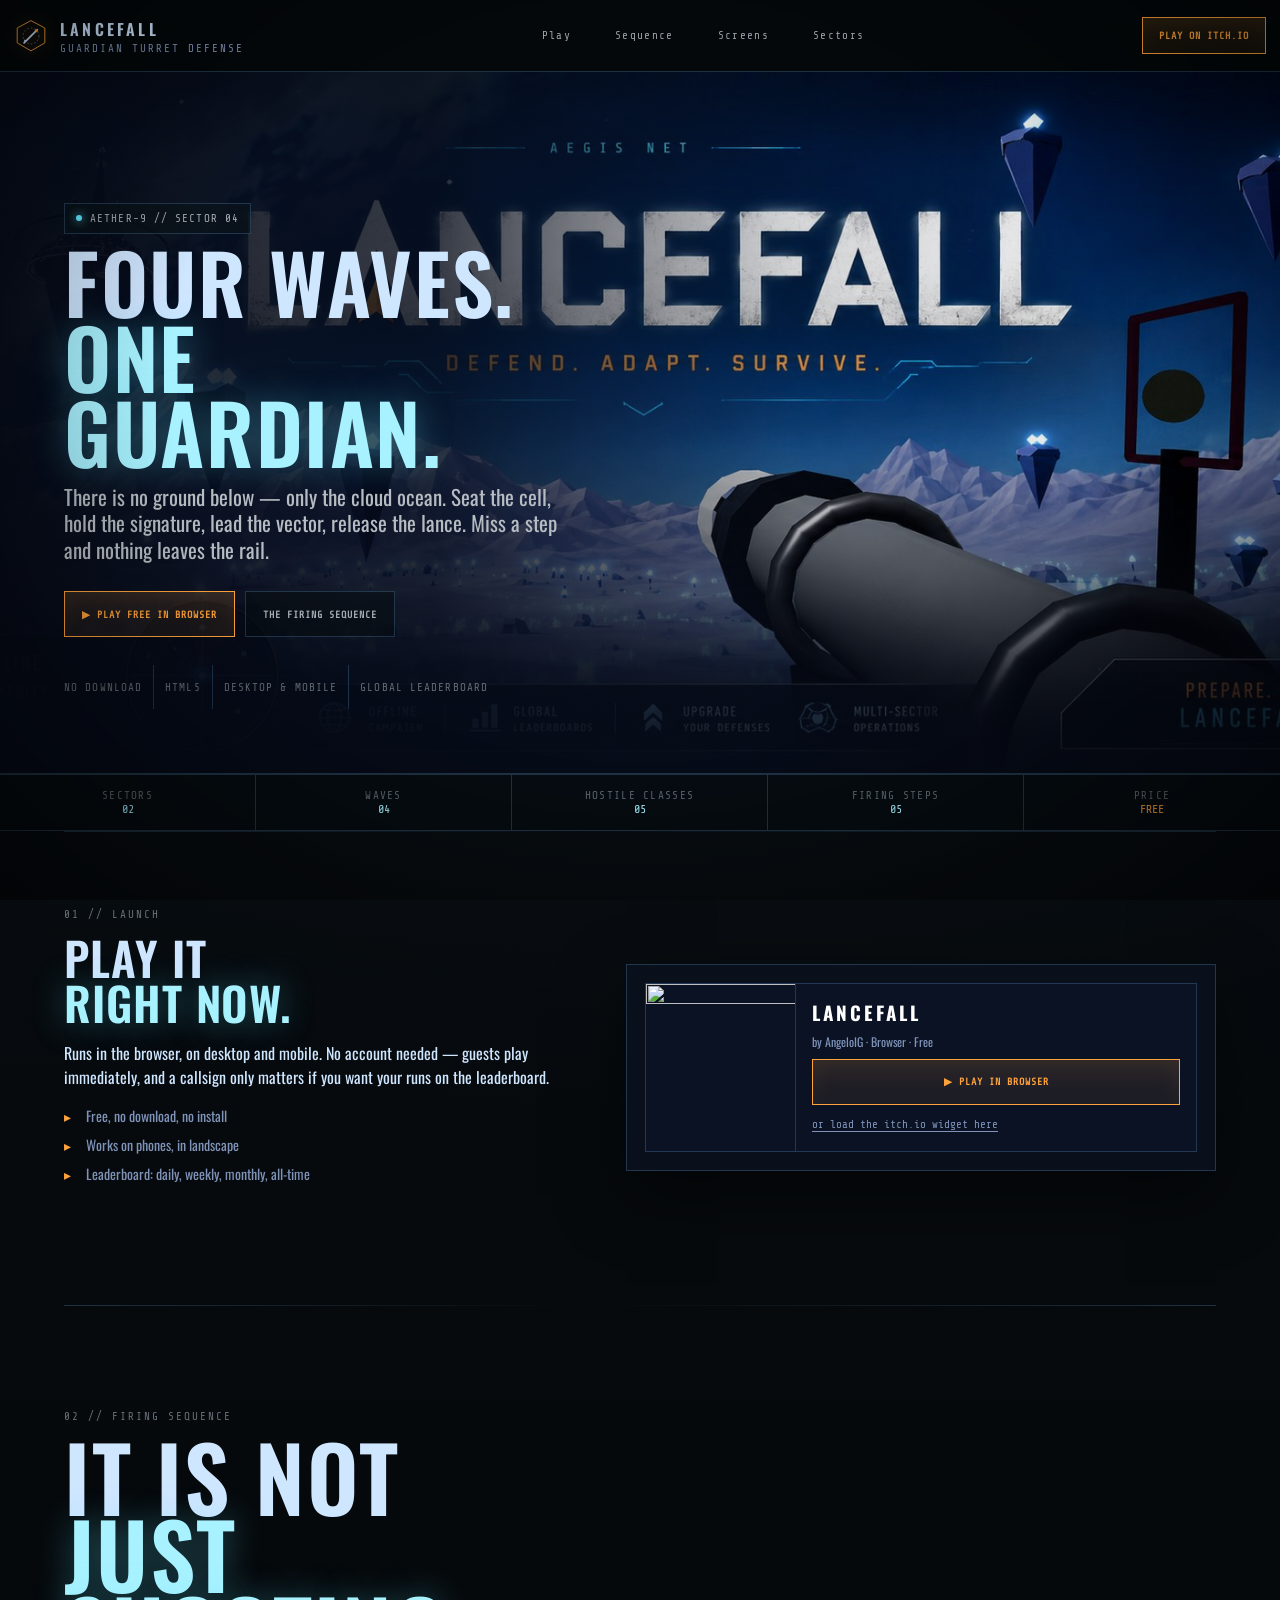
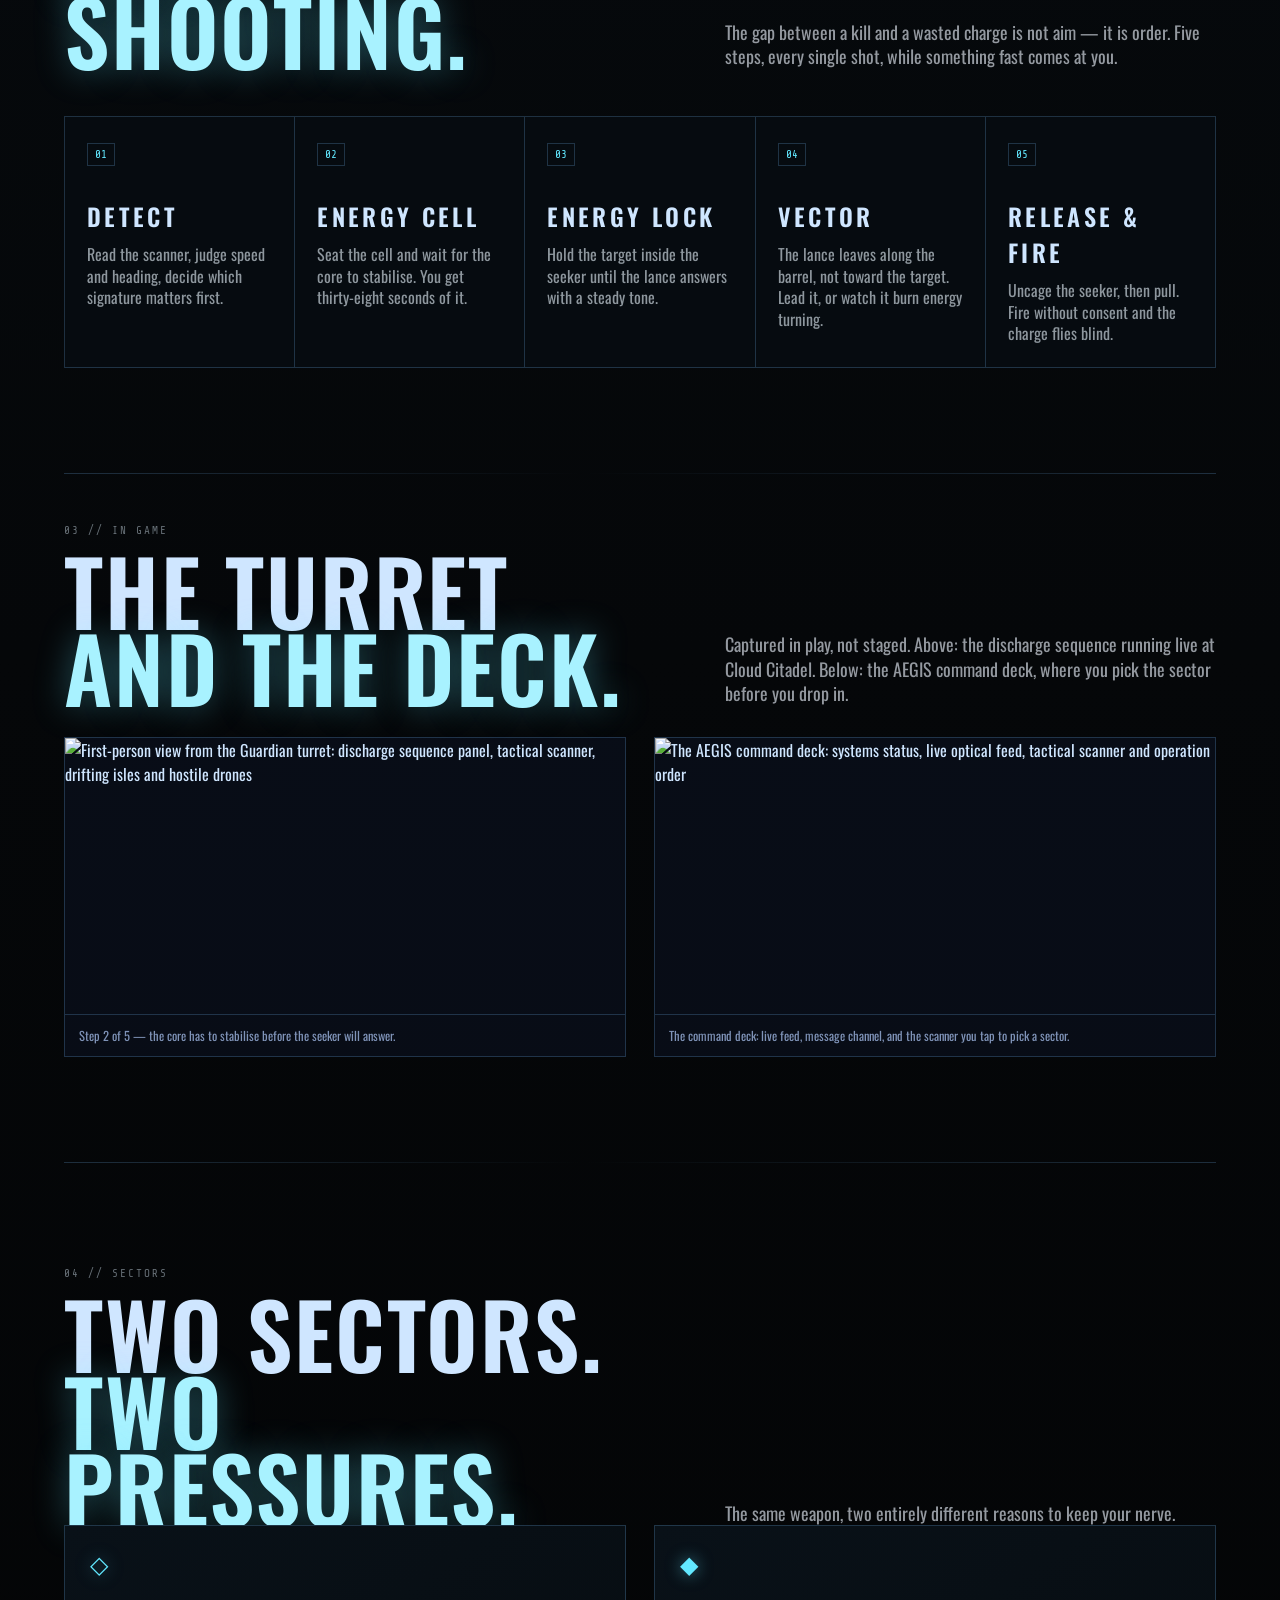
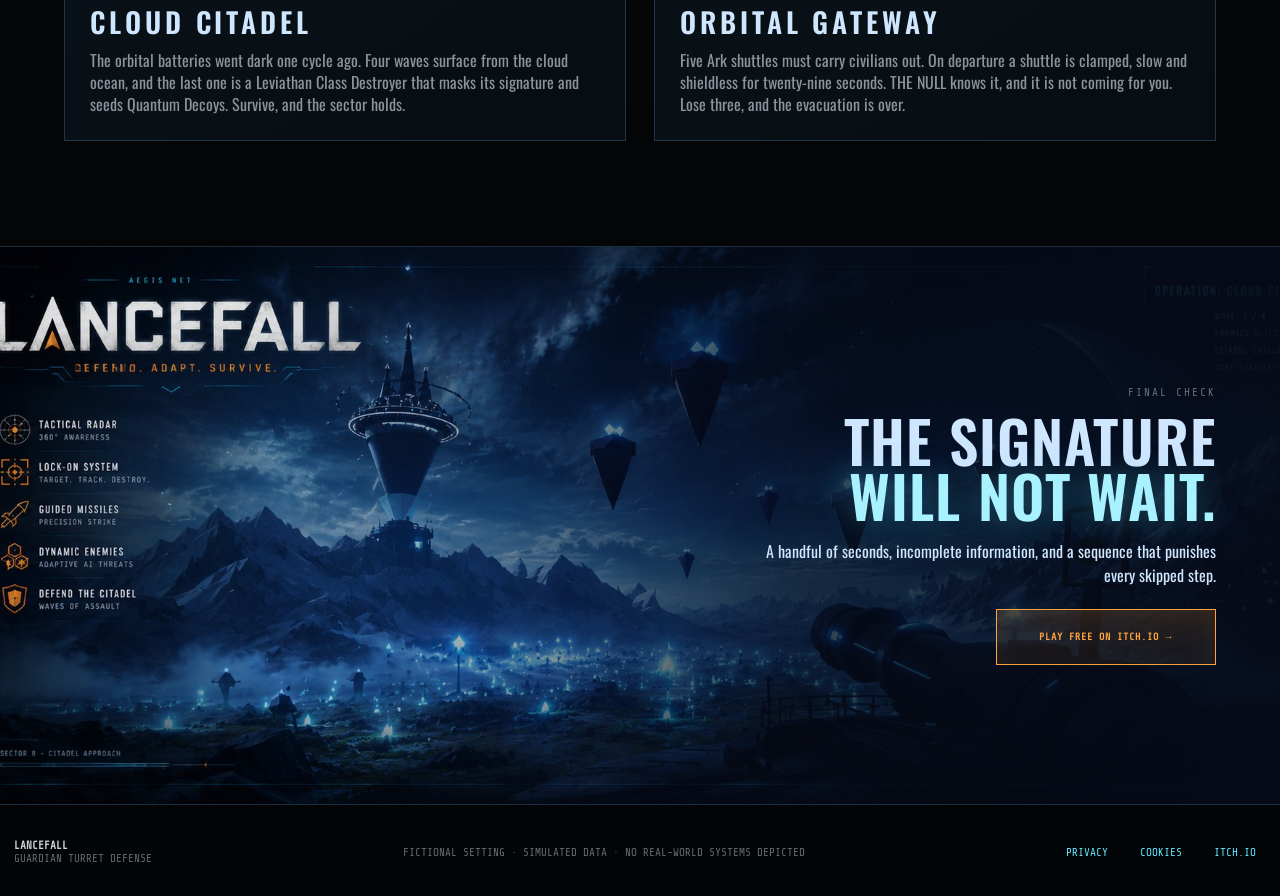
==== commit 48de17ff: "Add files via upload" ====
--- a/index.html
+++ b/index.html
@@ -50,7 +50,10 @@
 
     <!-- ═══════════ HERO: l'artwork del gioco al posto del pannello finto ═══════════ -->
     <section class="hero-art">
-      <img src="assets/hero.jpg" alt="Lancefall — the Guardian turret facing drifting isles above the cloud ocean" fetchpriority="high">
+      <img src="assets/hero.jpg"
+             srcset="assets/hero-960.jpg 960w, assets/hero.jpg 1920w"
+             sizes="100vw" width="1920" height="768" fetchpriority="high"
+             alt="Lancefall — the Guardian turret facing drifting isles above the cloud ocean">
       <div class="hero-art-copy">
         <div class="eyebrow"><span class="pulse"></span> AETHER-9 // SECTOR 04</div>
         <h1>FOUR WAVES.<br><span>ONE GUARDIAN.</span></h1>
@@ -96,7 +99,7 @@
                alcuna richiesta verso terzi finché il visitatore non decide.
                Il collegamento sotto funziona anche se itch è irraggiungibile. -->
           <div class="itch-card" id="itchCard">
-            <img src="assets/shot-turret.jpg" alt="" aria-hidden="true" loading="lazy">
+            <img src="assets/shot-turret-800.jpg" alt="" aria-hidden="true" loading="lazy" width="800" height="394">
             <div class="itch-meta">
               <b>LANCEFALL</b>
               <span>by AngeloIG · Browser · Free</span>
@@ -138,11 +141,17 @@
       </div>
       <div class="shot-grid">
         <figure>
-          <img src="assets/shot-turret.jpg" loading="lazy" alt="First-person view from the Guardian turret: discharge sequence panel, tactical scanner, drifting isles and hostile drones">
+          <img src="assets/shot-turret.jpg"
+               srcset="assets/shot-turret-800.jpg 800w, assets/shot-turret.jpg 1600w"
+               sizes="(max-width:900px) 100vw, 50vw" width="1600" height="787" loading="lazy"
+               alt="First-person view from the Guardian turret: discharge sequence panel, tactical scanner, drifting isles and hostile drones">
           <figcaption>Step 2 of 5 — the core has to stabilise before the seeker will answer.</figcaption>
         </figure>
         <figure>
-          <img src="assets/shot-console.jpg" loading="lazy" alt="The AEGIS command deck: systems status, live optical feed, tactical scanner and operation order">
+          <img src="assets/shot-console.jpg"
+               srcset="assets/shot-console-800.jpg 800w, assets/shot-console.jpg 1600w"
+               sizes="(max-width:900px) 100vw, 50vw" width="1600" height="789" loading="lazy"
+               alt="The AEGIS command deck: systems status, live optical feed, tactical scanner and operation order">
           <figcaption>The command deck: live feed, message channel, and the scanner you tap to pick a sector.</figcaption>
         </figure>
       </div>
@@ -175,7 +184,10 @@
 
     <!-- ═══════════ CTA finale sull'artwork ═══════════ -->
     <section class="mission-art">
-      <img src="assets/mission.jpg" loading="lazy" alt="The Spire on the horizon as hostile drones descend over the cloud ocean">
+      <img src="assets/mission.jpg"
+             srcset="assets/mission-960.jpg 960w, assets/mission.jpg 1920w"
+             sizes="100vw" width="1920" height="768" loading="lazy"
+             alt="The Spire on the horizon as hostile drones descend over the cloud ocean">
       <div class="mission-art-copy">
         <div class="section-label">FINAL CHECK</div>
         <h2>THE SIGNATURE<br><span>WILL NOT WAIT.</span></h2>
--- a/styles.css
+++ b/styles.css
@@ -309,13 +309,56 @@
 @media (max-width:900px){
   .play-box,.shot-grid,.sector-grid{grid-template-columns:1fr}
   .itch-wrap{order:-1}
-  .hero-art{min-height:auto;padding-top:34vh}
-  .hero-art>img{object-position:66% center}
-  .hero-art::after{background:linear-gradient(0deg,rgba(6,11,24,.96) 30%,rgba(6,11,24,.55) 62%,rgba(6,11,24,.15) 100%)}
-  .mission-art{min-height:auto;padding-top:26vh}
-  .mission-art-copy{text-align:left;margin-left:0}
+
+  /* ═══ ARTWORK SU SCHERMO STRETTO ═══
+     A copertura, un'immagine 2.5:1 dentro un riquadro verticale mostrava il
+     23% della propria larghezza su un telefono: una fettina centrale
+     ingrandita. Qui l'immagine smette di fare da sfondo e diventa un blocco
+     con proporzioni proprie, con il testo sotto su fondo pieno. Si vede
+     l'illustrazione e il testo non ha più bisogno di velature. */
+  .hero-art, .mission-art{
+    display:block; min-height:0; padding:0; align-items:initial;
+  }
+  .hero-art>img, .mission-art>img{
+    position:relative; inset:auto;
+    width:100%; height:auto;
+    aspect-ratio:16/9;              /* ritaglio lieve: più presenza, titolo salvo */
+    object-position:center;
+  }
+  .hero-art::after, .mission-art::after{ display:none }
+  .hero-art-copy, .mission-art-copy{
+    position:relative; max-width:none; margin:0; text-align:left;
+    padding:24px 20px 30px;
+    background:linear-gradient(180deg,#080f21 0%,#060b18 100%);
+    border-top:1px solid var(--line);
+  }
+  .hero-art-copy h1{font-size:clamp(30px,8.4vw,44px)}
+  .mission-art-copy h2{font-size:clamp(26px,7.2vw,38px)}
   .mission-art-copy p{margin-left:0}
-  .mission-art::after{background:linear-gradient(0deg,rgba(6,11,24,.96) 34%,rgba(6,11,24,.4) 72%,rgba(6,11,24,.1) 100%)}
+  .hero-art-copy .lead, .mission-art-copy p{max-width:none}
+  .hero-actions .btn, .mission-art-copy .btn{width:100%;text-align:center}
+
+  /* la barra superiore va a capo invece di comprimere il marchio */
+  .topbar{flex-wrap:wrap;gap:8px;padding:10px 14px}
+  .topbar nav{order:3;width:100%;display:flex;flex-wrap:wrap;gap:2px 4px}
+  .nav-cta{margin-left:auto}
+
+  .telemetry{grid-template-columns:repeat(2,1fr)}
+  .shot-grid figcaption{font-size:12px}
+}
+
+/* Tablet in verticale: due colonne per le schermate le renderebbero minuscole. */
+@media (min-width:901px) and (max-width:1100px){
+  .shot-grid{grid-template-columns:1fr}
+  .play-box{grid-template-columns:1fr}
+  .itch-wrap{max-width:552px;margin:0 auto}
+}
+
+/* Telefoni stretti: l'immagine si alza ancora, le sezioni si stringono. */
+@media (max-width:520px){
+  .hero-art>img, .mission-art>img{aspect-ratio:3/2}
+  .section{padding-left:16px;padding-right:16px}
+  .steps{grid-template-columns:1fr}
 }
 
 
@@ -410,3 +453,25 @@
   .itch-card{flex-direction:column}
   .itch-card>img{width:100%;height:130px;border-right:0;border-bottom:1px solid var(--line)}
 }
+
+/* ═══════════════ CORREZIONI DI PRIORITÀ ═══════════════
+   Regole ereditate dal foglio originale nascondevano sotto i 650px il
+   pulsante di lancio e il sottotitolo del marchio: proprio l'elemento che
+   deve convertire. Queste vengono dopo, quindi prevalgono. */
+@media (max-width:650px){
+  .nav-cta{
+    display:inline-flex;align-items:center;
+    margin-left:auto;min-height:40px;padding:0 13px;font-size:11px;
+  }
+  .brand small{display:block;font-size:11px;letter-spacing:.14em}
+  .topbar{padding:10px 14px}
+  .hero-actions{flex-direction:column;gap:10px}
+}
+
+/* Le vecchie regole per l'hero a pannello agivano su elementi non più
+   presenti nel markup: restano innocue, ma si dichiara qui che l'artwork
+   non deve mai tornare a fondo a copertura sotto i 900px. */
+@media (max-width:900px){
+  .hero-art{padding-top:0 !important}
+  .mission-art{padding-top:0 !important}
+}
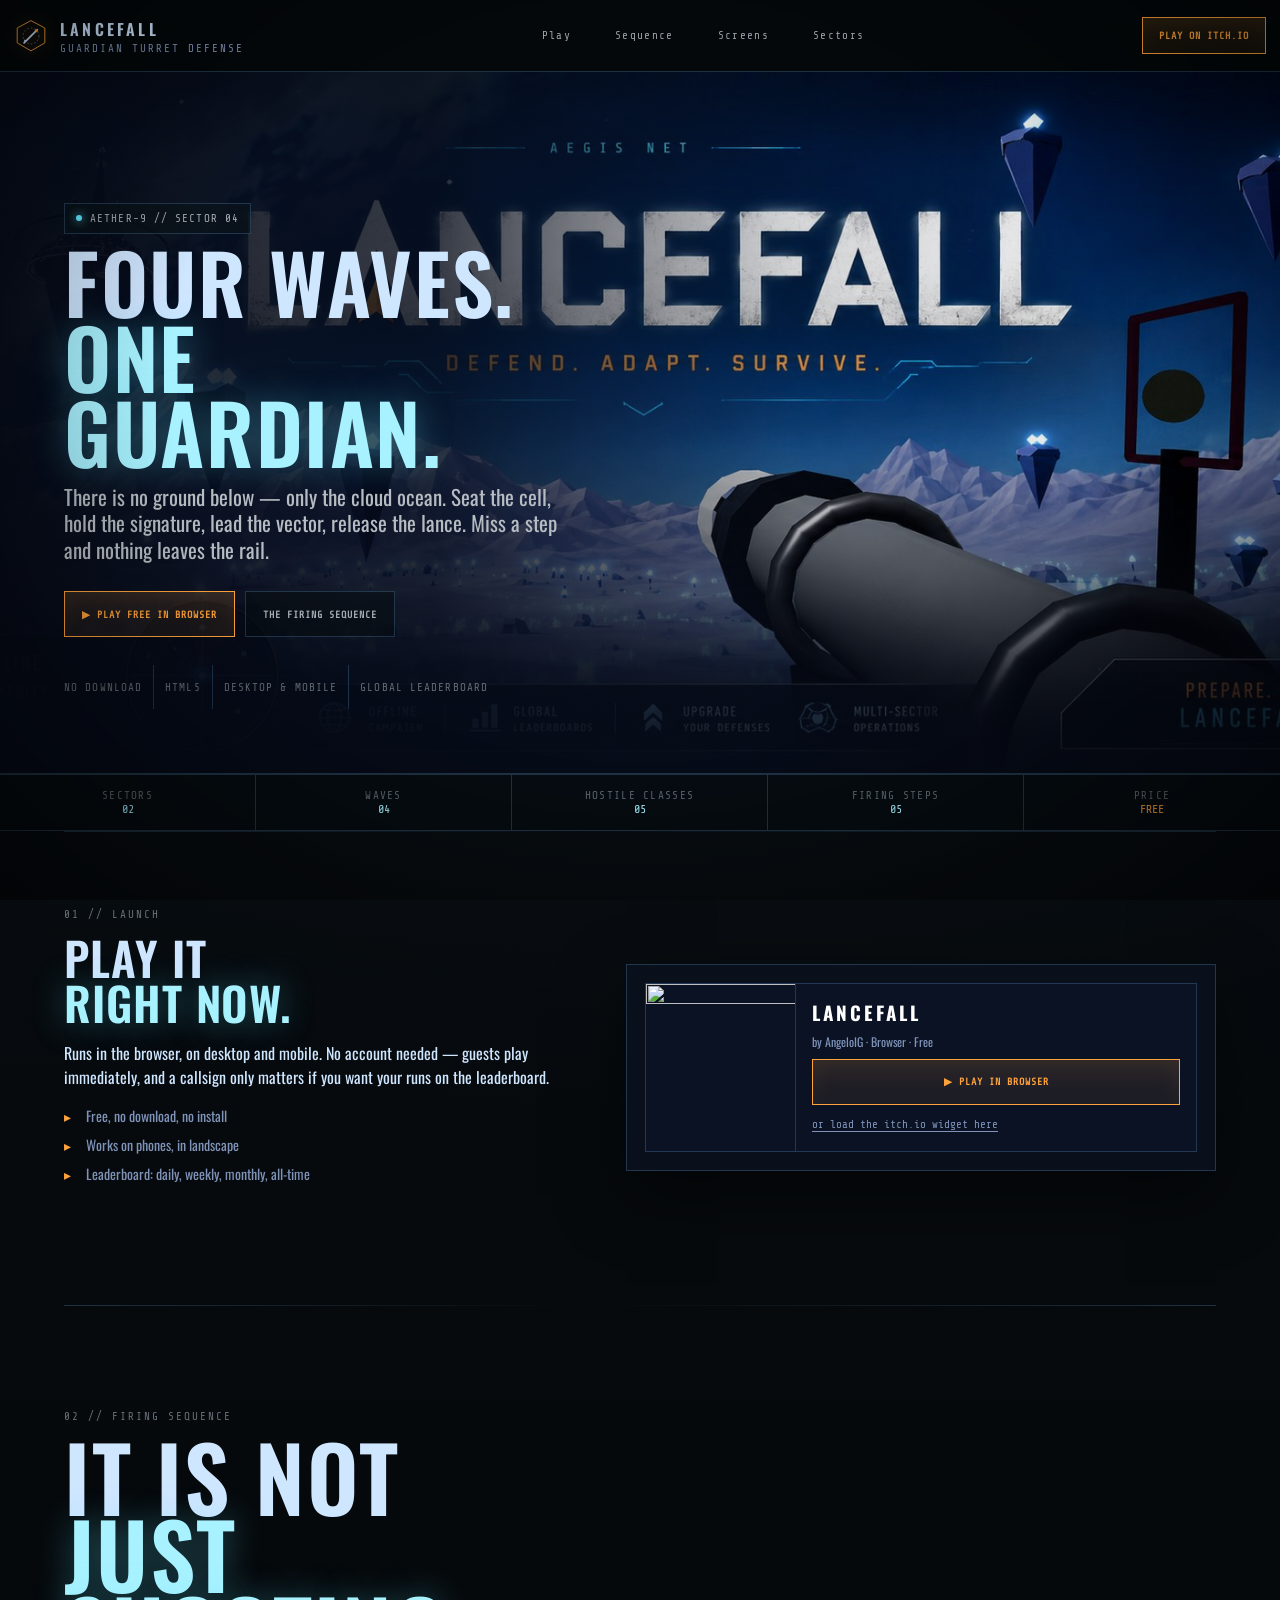
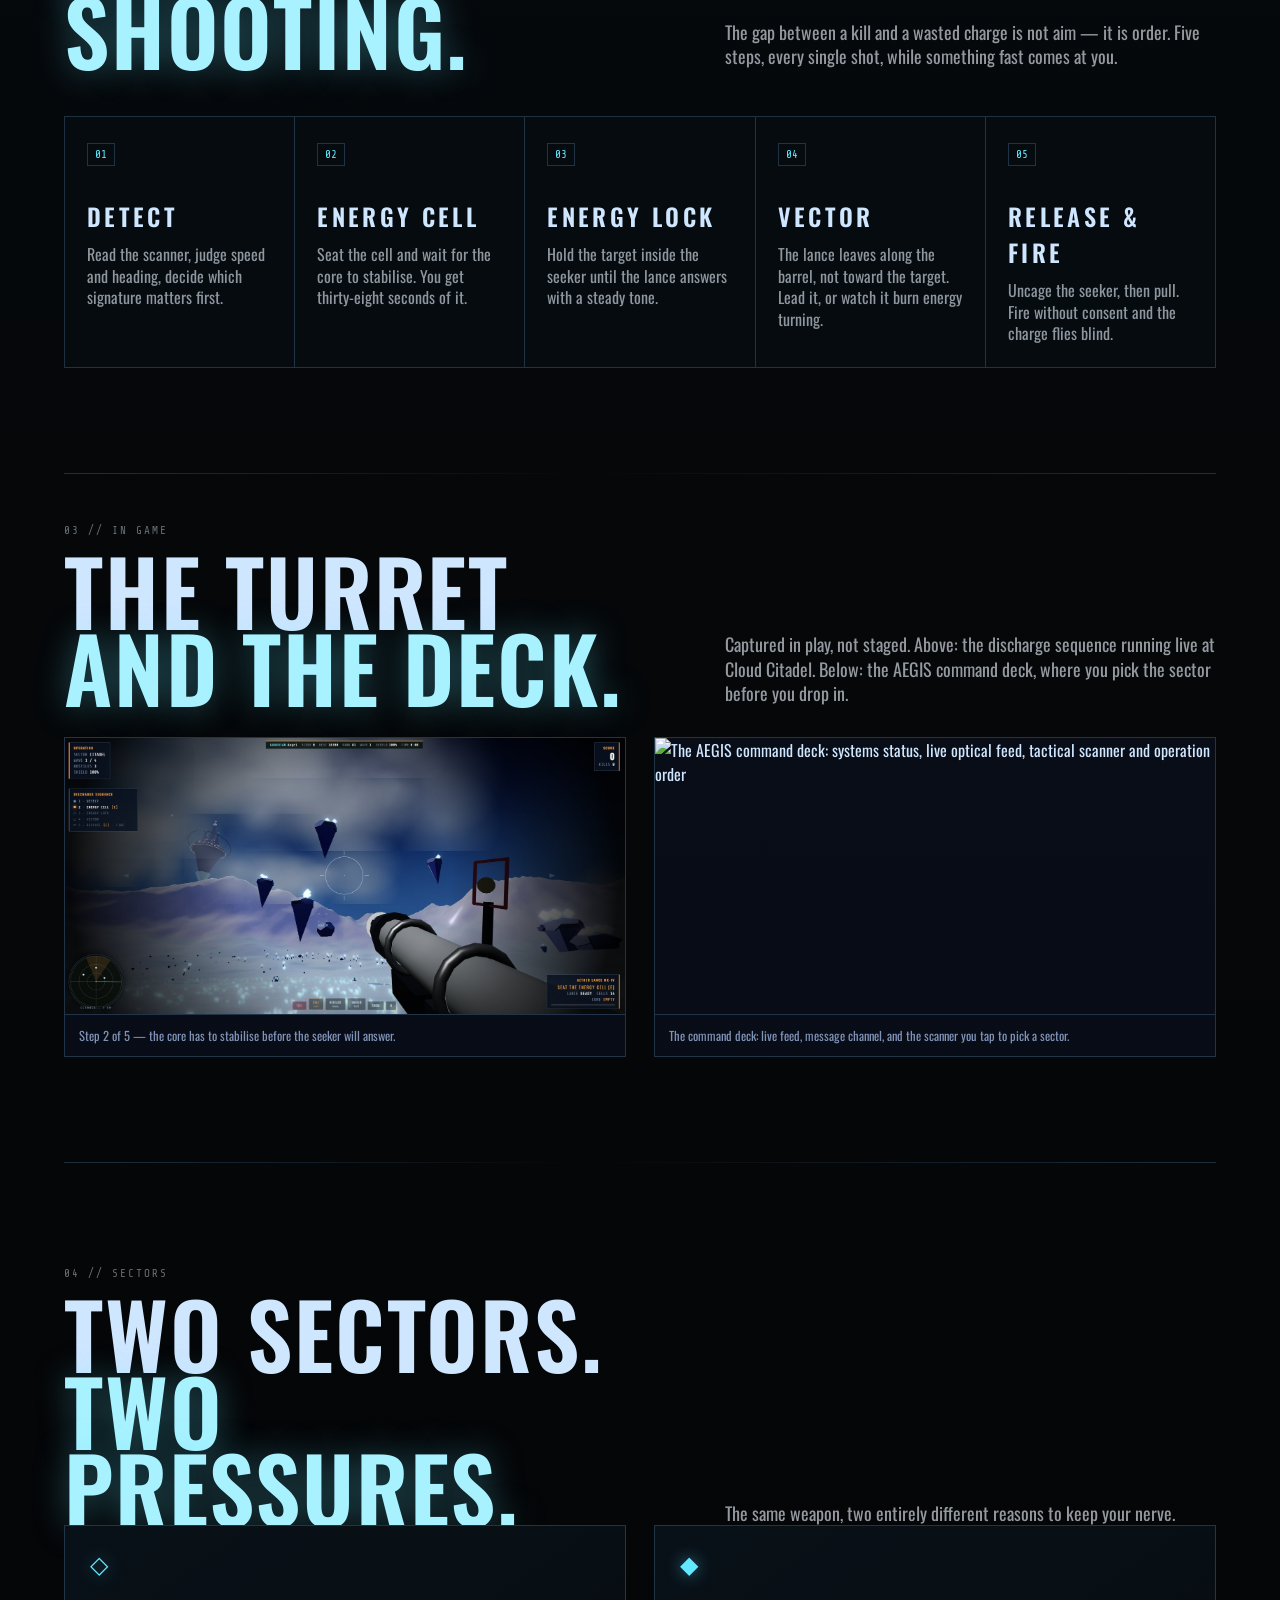
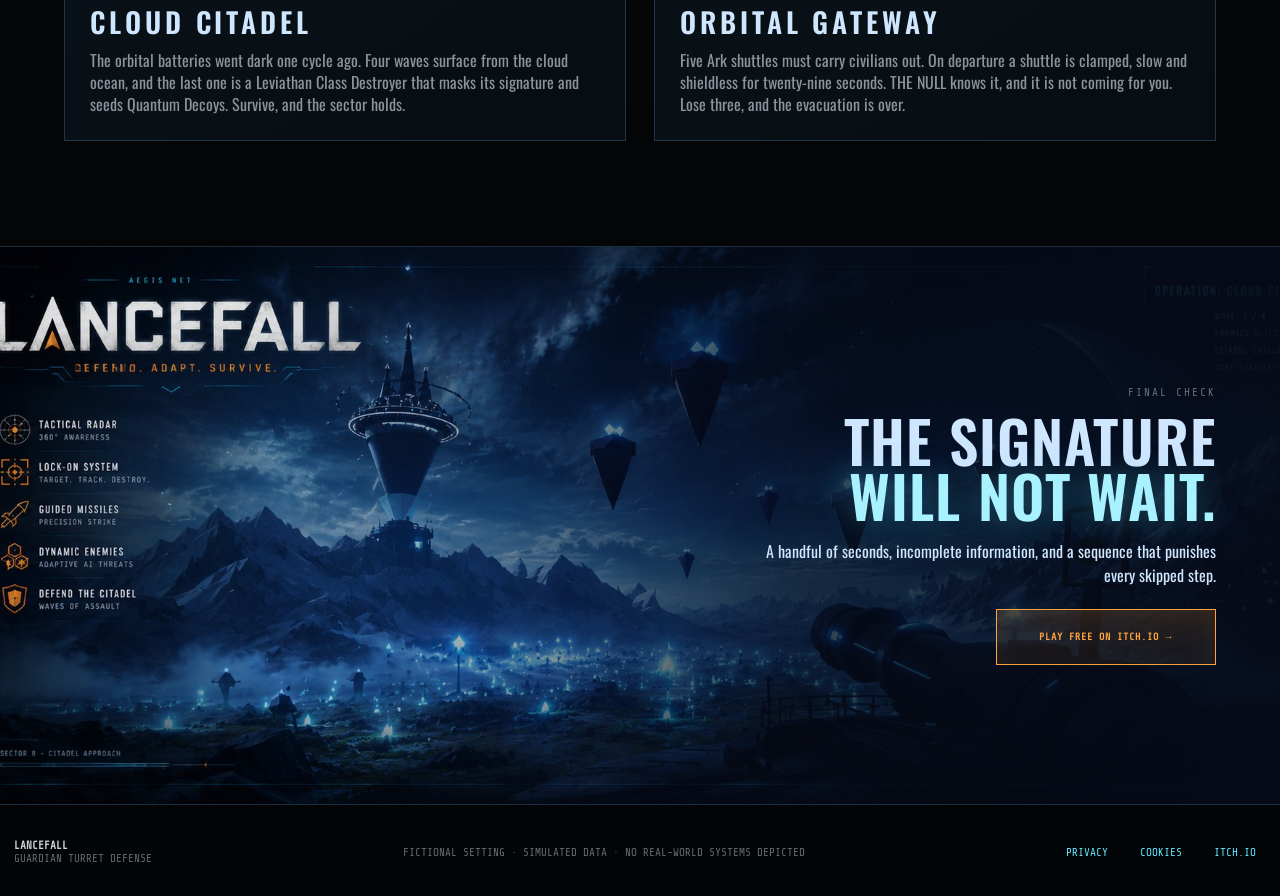
==== commit 83f08be3: "Fix srcset attributes for shot-turret image" ====
--- a/index.html
+++ b/index.html
@@ -142,7 +142,7 @@
       <div class="shot-grid">
         <figure>
           <img src="assets/shot-turret.jpg"
-               srcset="assets/shot-turret-800.jpg 800w, assets/shot-turret.jpg 1600w"
+               srcset="assets/shot-turret.jpg 800w, assets/shot-turret.jpg 1600w"
                sizes="(max-width:900px) 100vw, 50vw" width="1600" height="787" loading="lazy"
                alt="First-person view from the Guardian turret: discharge sequence panel, tactical scanner, drifting isles and hostile drones">
           <figcaption>Step 2 of 5 — the core has to stabilise before the seeker will answer.</figcaption>
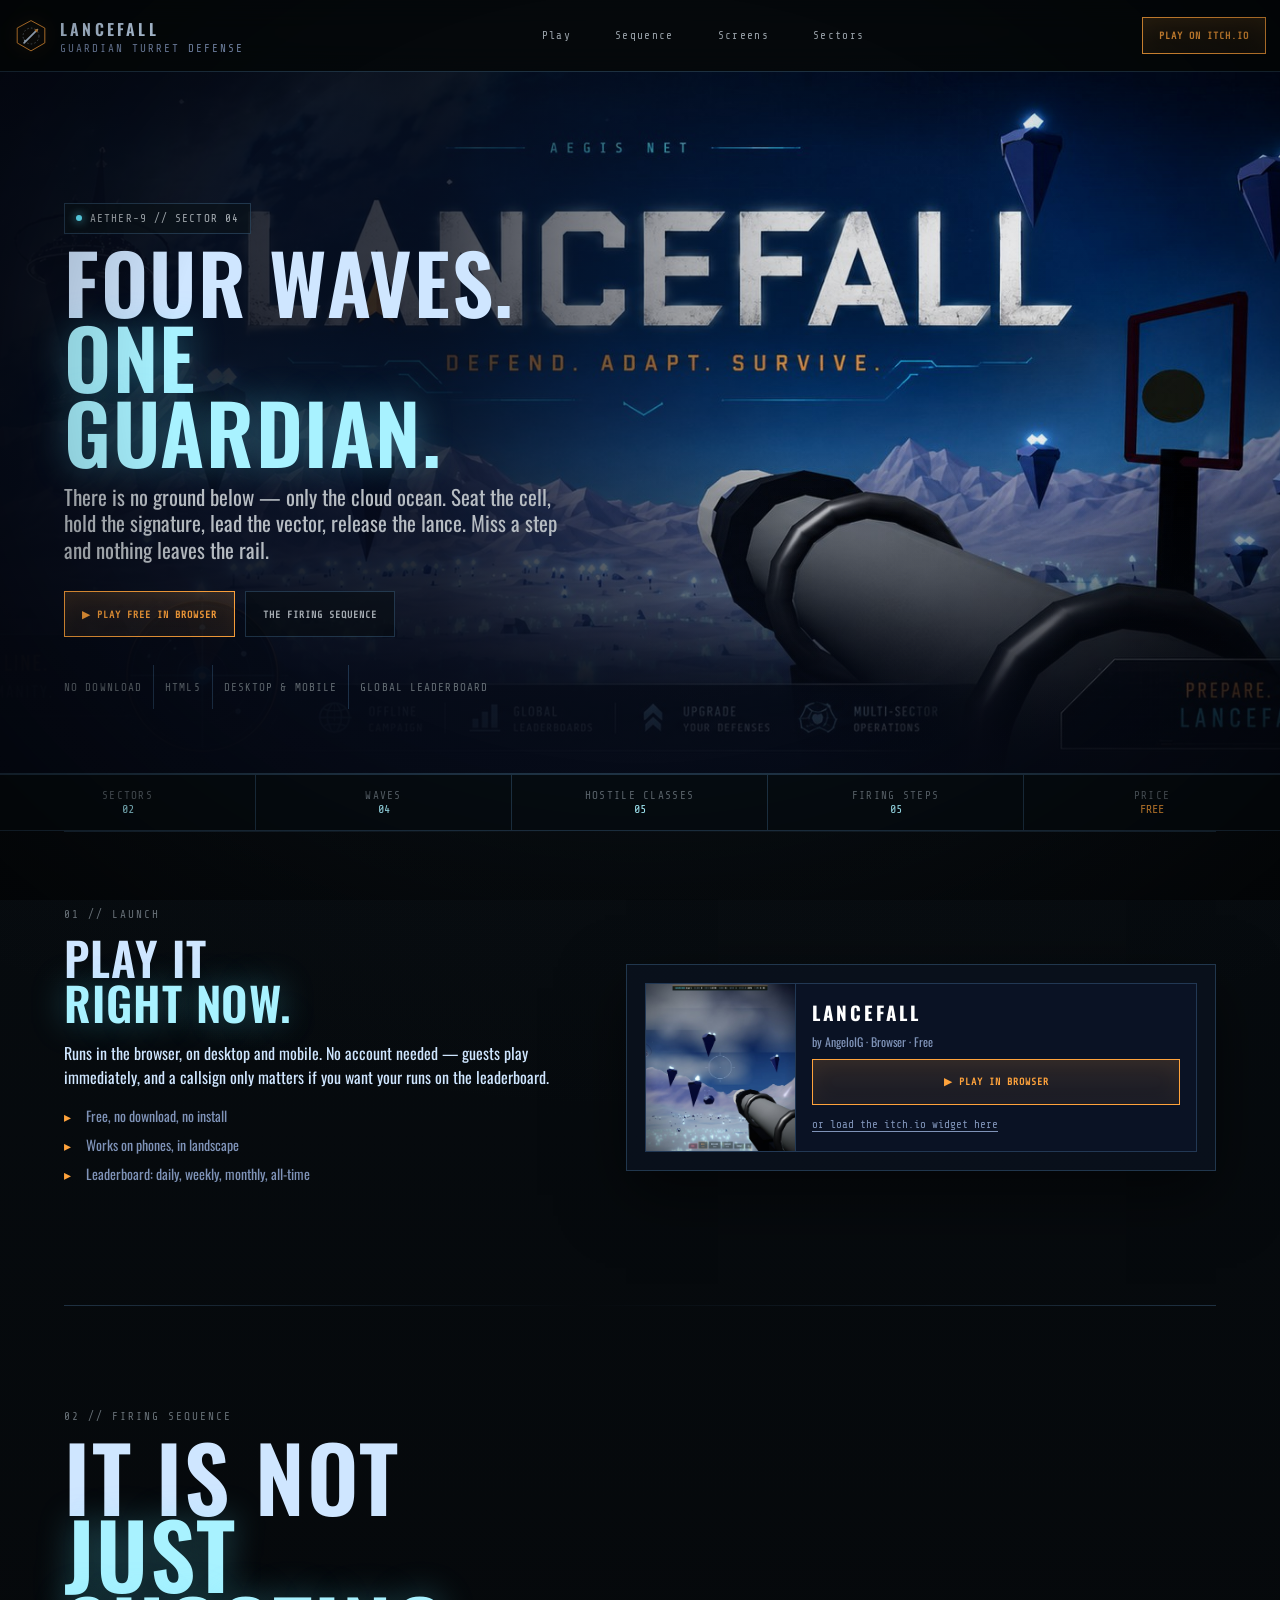
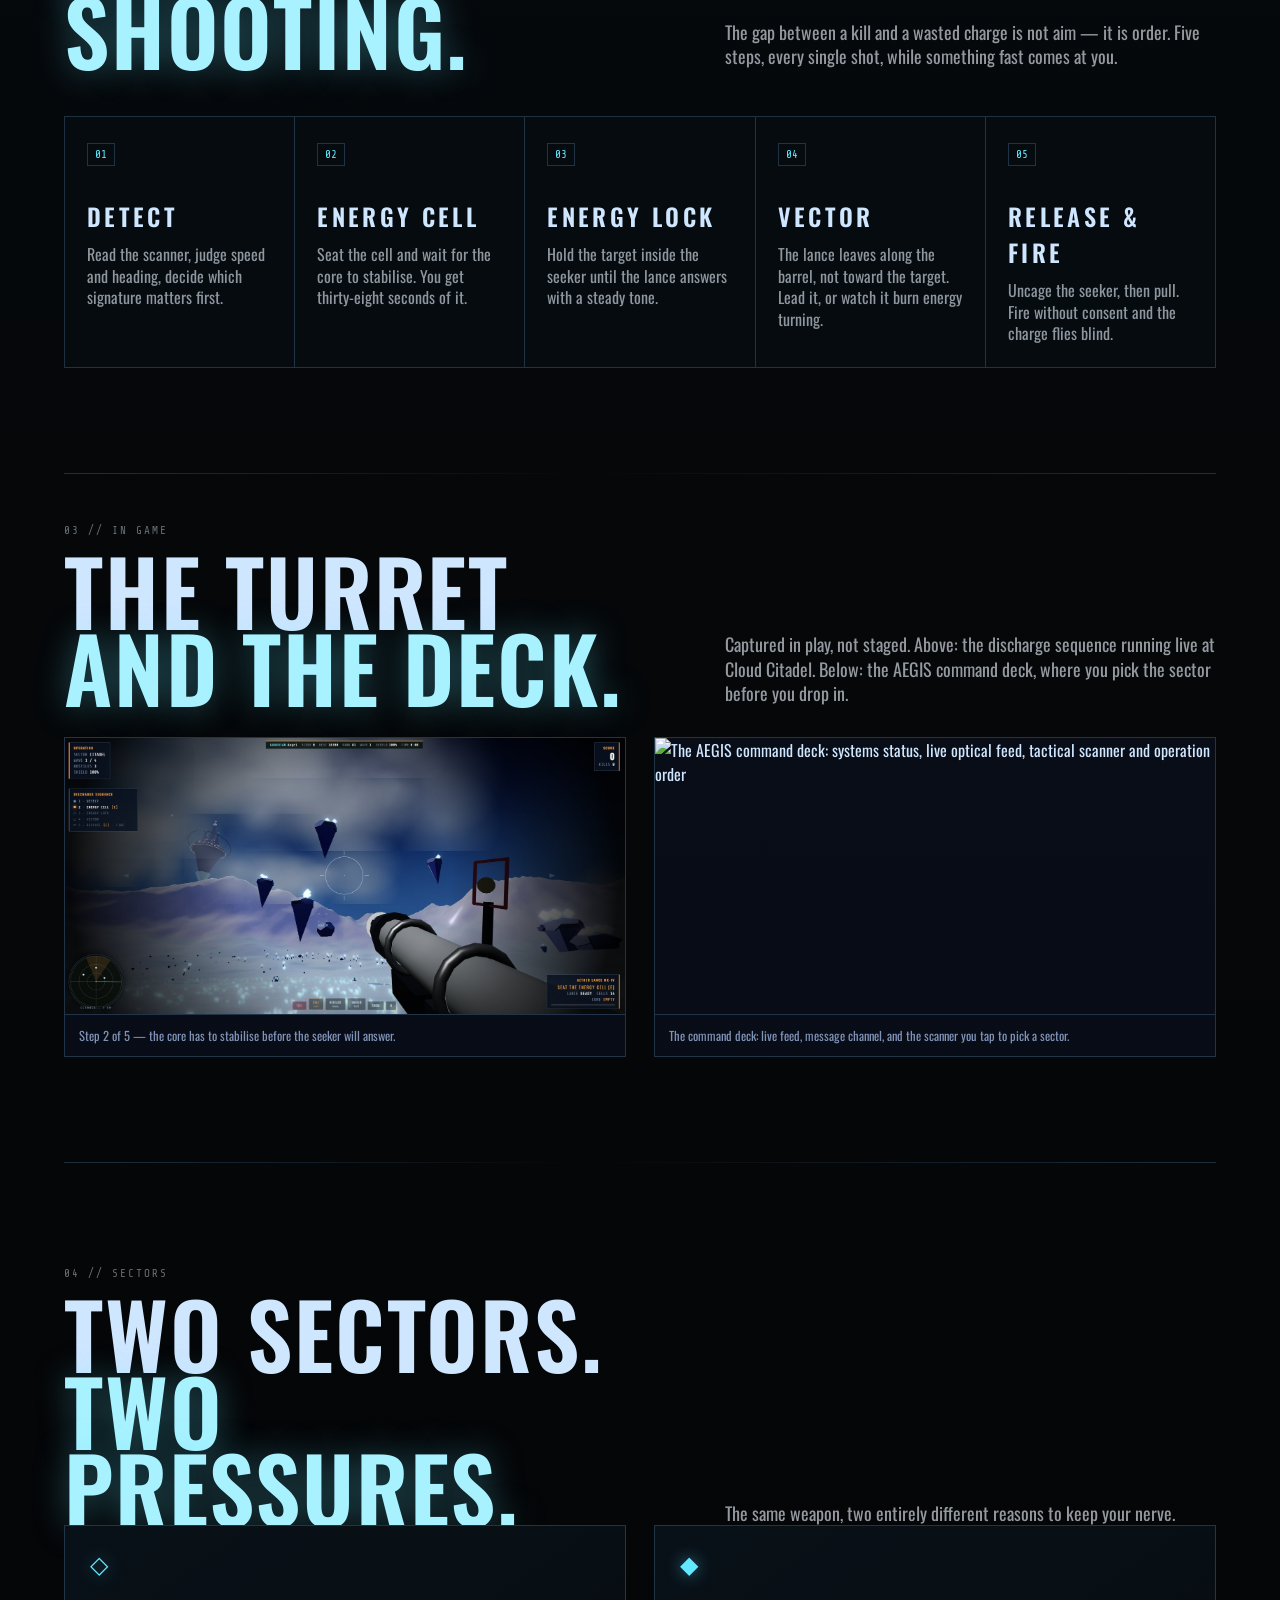
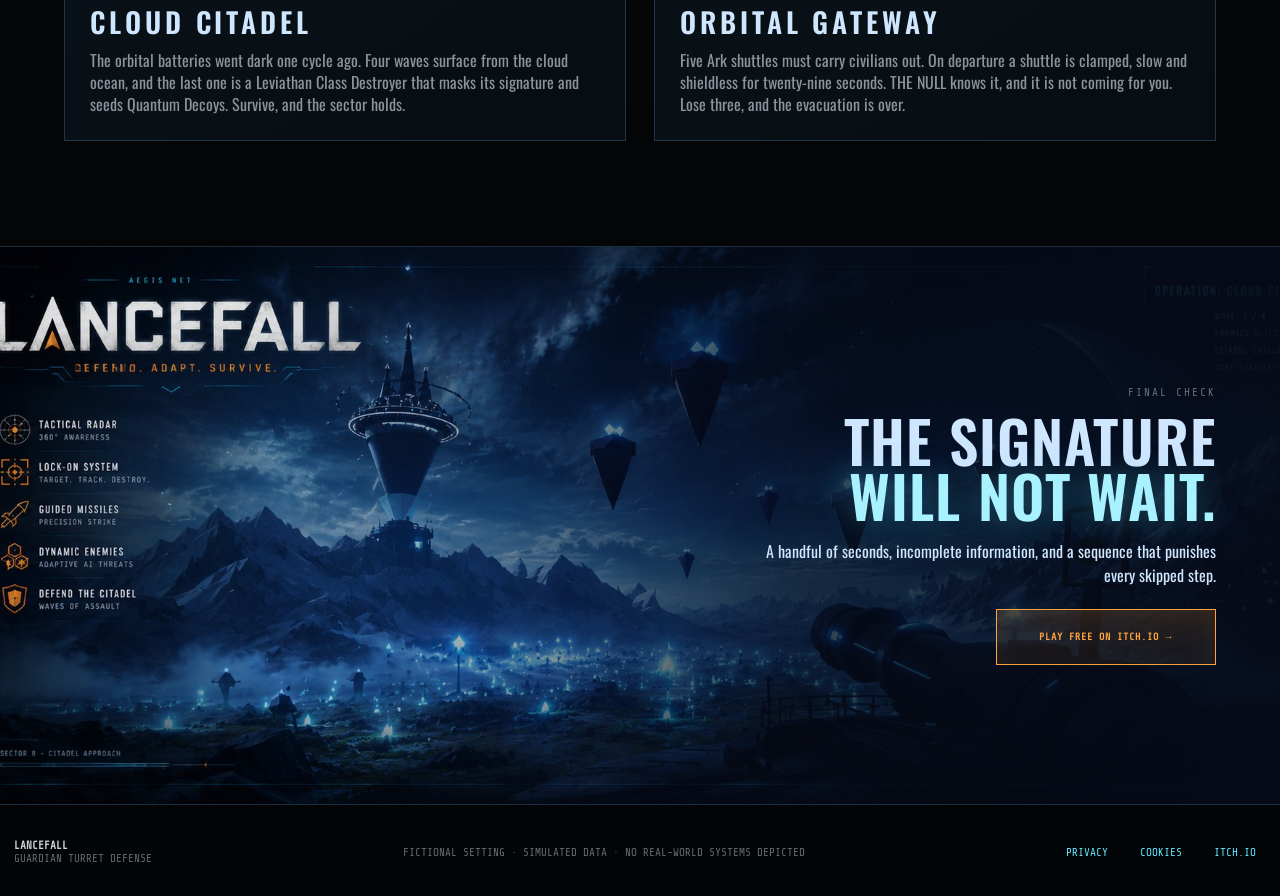
==== commit a4a9948e: "Update index.html" ====
--- a/index.html
+++ b/index.html
@@ -99,7 +99,7 @@
                alcuna richiesta verso terzi finché il visitatore non decide.
                Il collegamento sotto funziona anche se itch è irraggiungibile. -->
           <div class="itch-card" id="itchCard">
-            <img src="assets/shot-turret-800.jpg" alt="" aria-hidden="true" loading="lazy" width="800" height="394">
+            <img src="assets/shot-turret.jpg" alt="" aria-hidden="true" loading="lazy" width="800" height="394">
             <div class="itch-meta">
               <b>LANCEFALL</b>
               <span>by AngeloIG · Browser · Free</span>
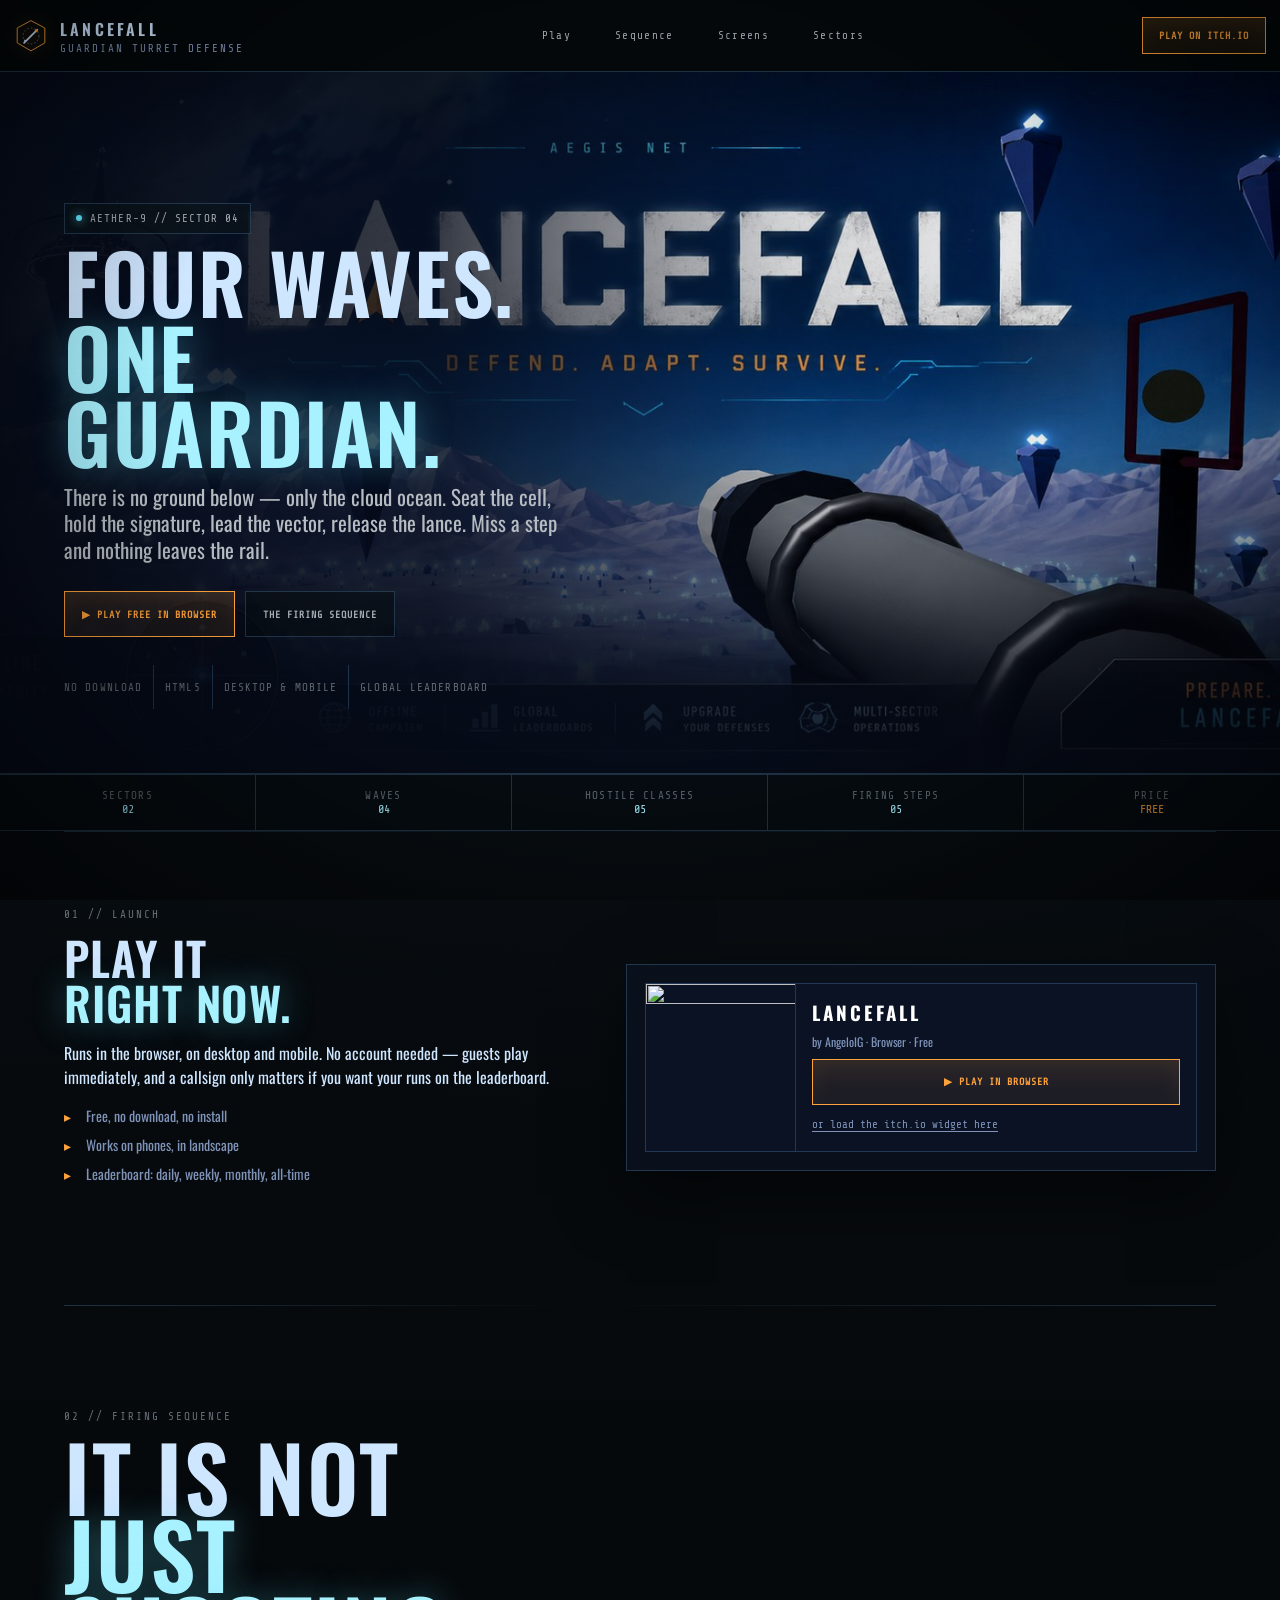
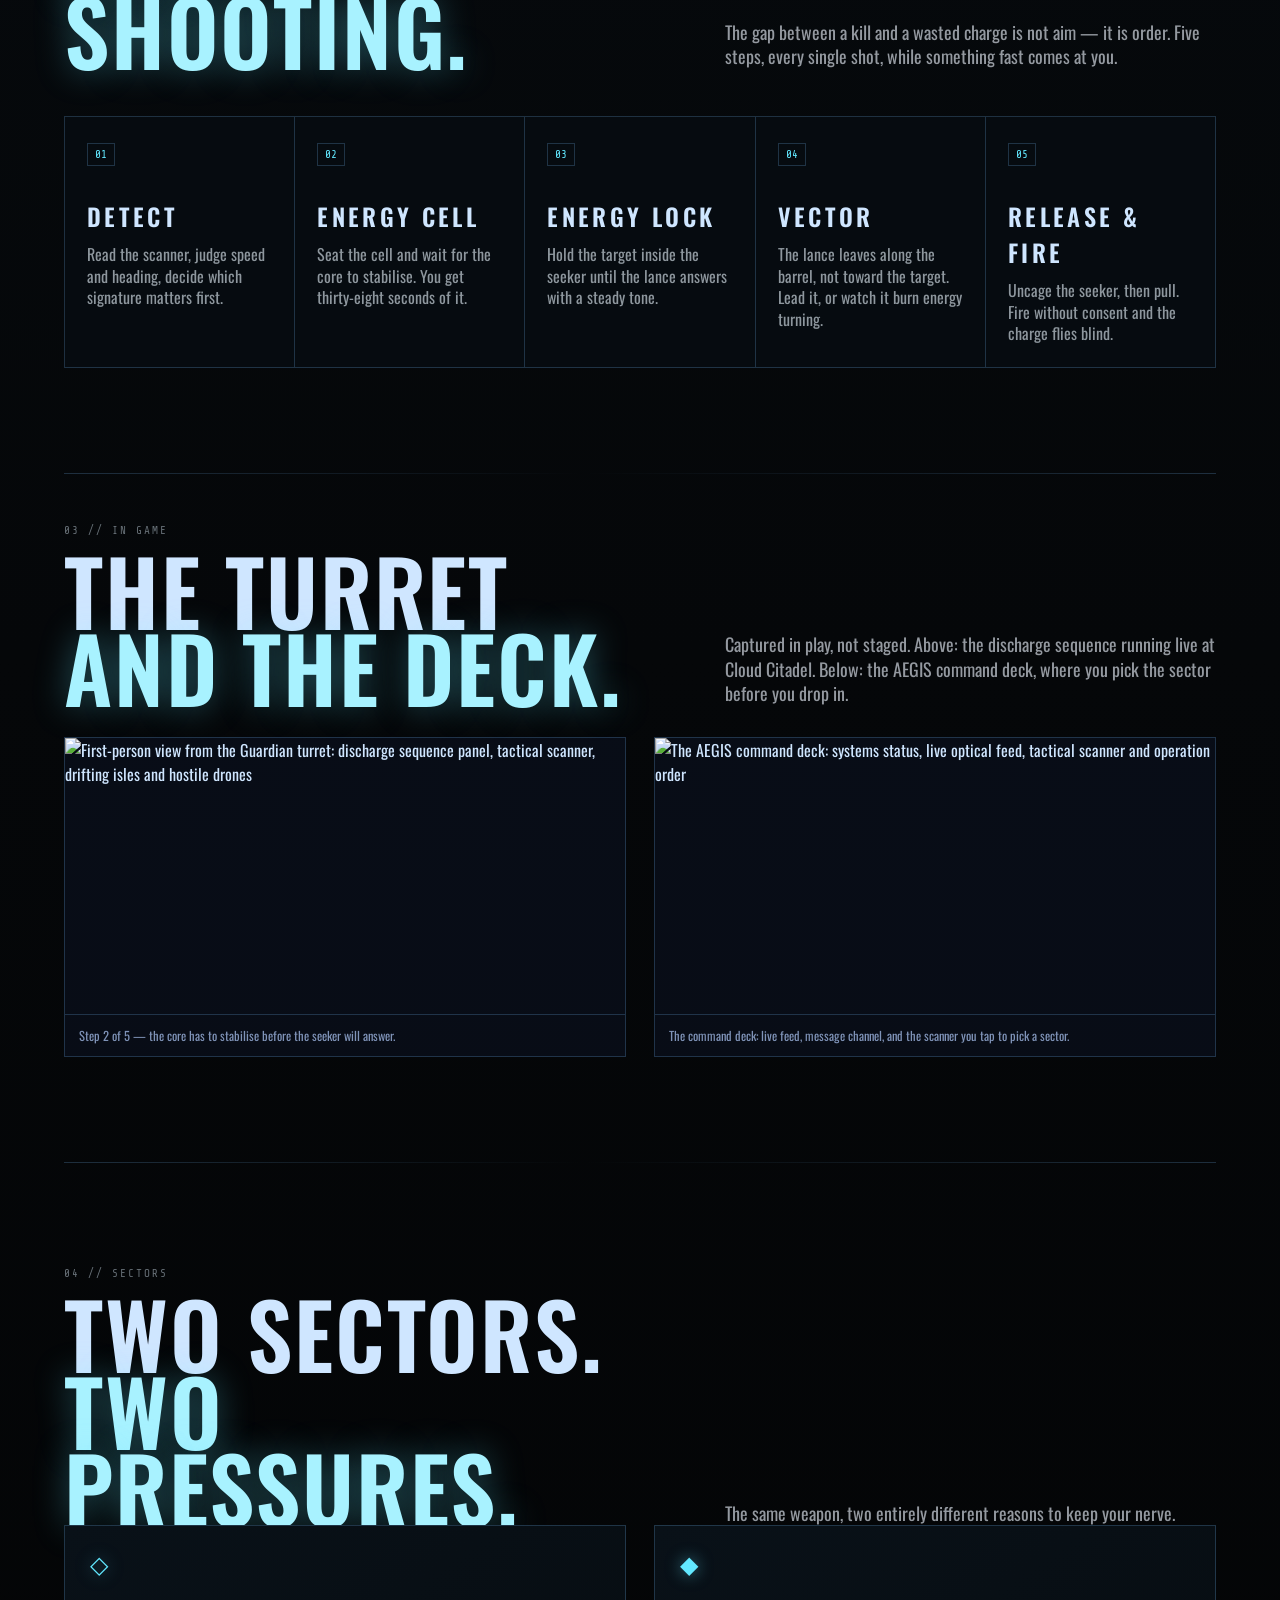
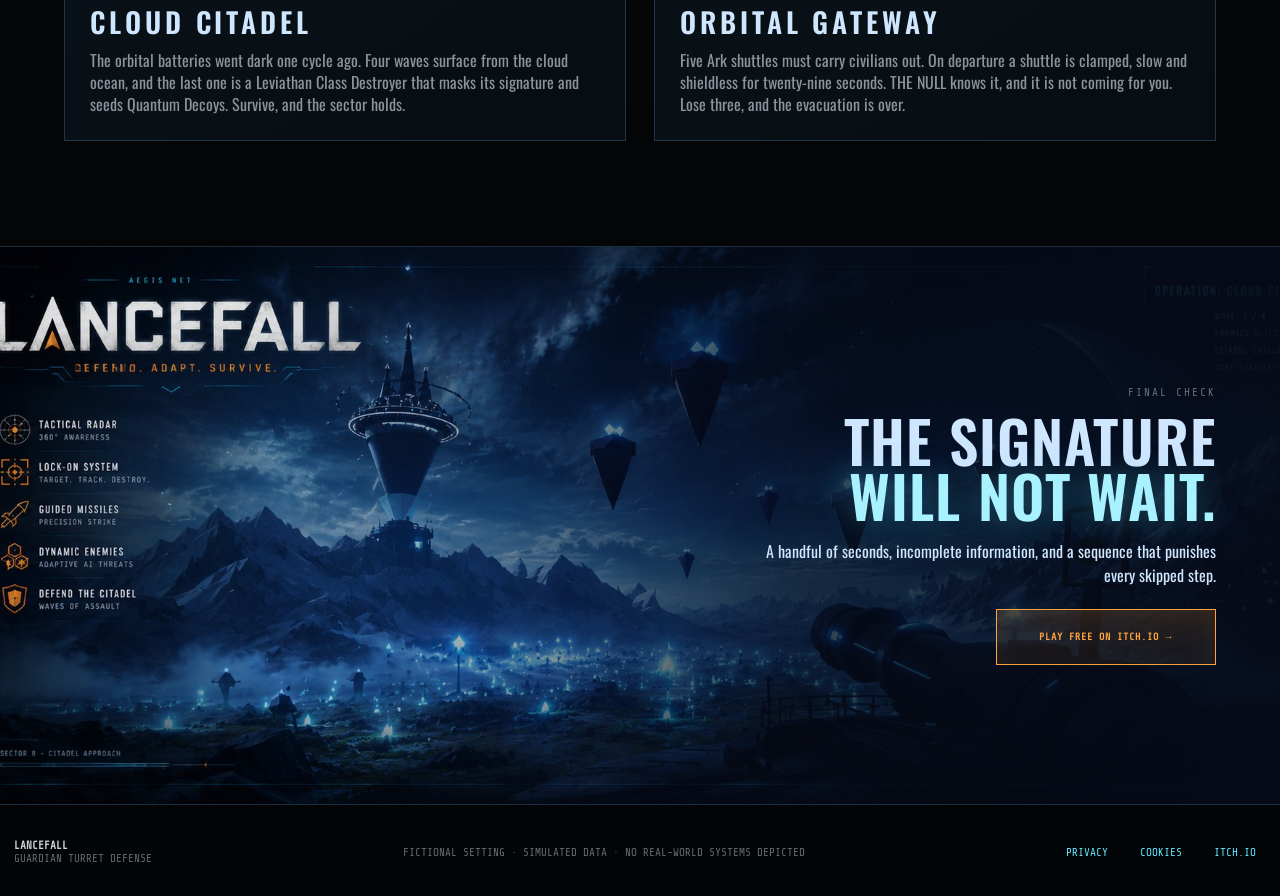
==== commit bf362c7e: "Add files via upload" ====
--- a/index.html
+++ b/index.html
@@ -99,7 +99,7 @@
                alcuna richiesta verso terzi finché il visitatore non decide.
                Il collegamento sotto funziona anche se itch è irraggiungibile. -->
           <div class="itch-card" id="itchCard">
-            <img src="assets/shot-turret.jpg" alt="" aria-hidden="true" loading="lazy" width="800" height="394">
+            <img src="assets/shot-turret-800.jpg" alt="" aria-hidden="true" loading="lazy" width="800" height="394">
             <div class="itch-meta">
               <b>LANCEFALL</b>
               <span>by AngeloIG · Browser · Free</span>
@@ -142,7 +142,7 @@
       <div class="shot-grid">
         <figure>
           <img src="assets/shot-turret.jpg"
-               srcset="assets/shot-turret.jpg 800w, assets/shot-turret.jpg 1600w"
+               srcset="assets/shot-turret-800.jpg 800w, assets/shot-turret.jpg 1600w"
                sizes="(max-width:900px) 100vw, 50vw" width="1600" height="787" loading="lazy"
                alt="First-person view from the Guardian turret: discharge sequence panel, tactical scanner, drifting isles and hostile drones">
           <figcaption>Step 2 of 5 — the core has to stabilise before the seeker will answer.</figcaption>
